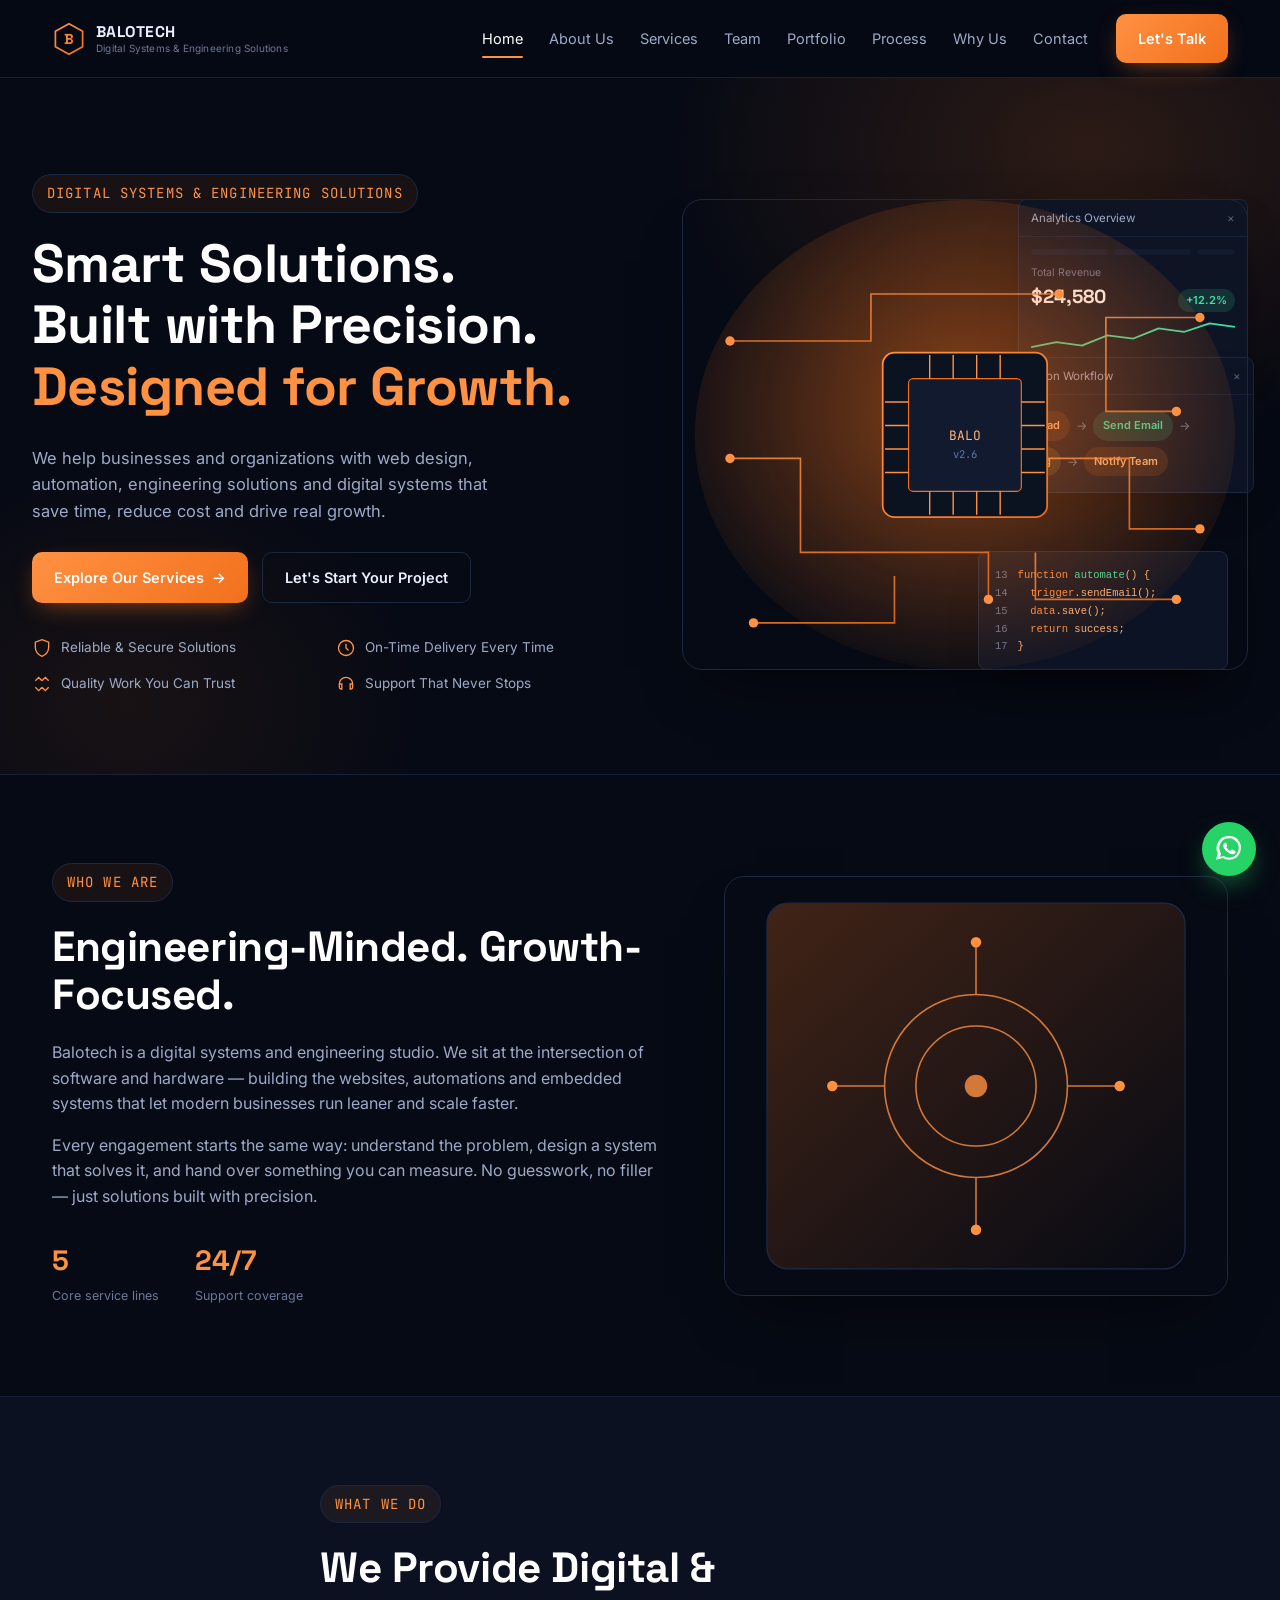
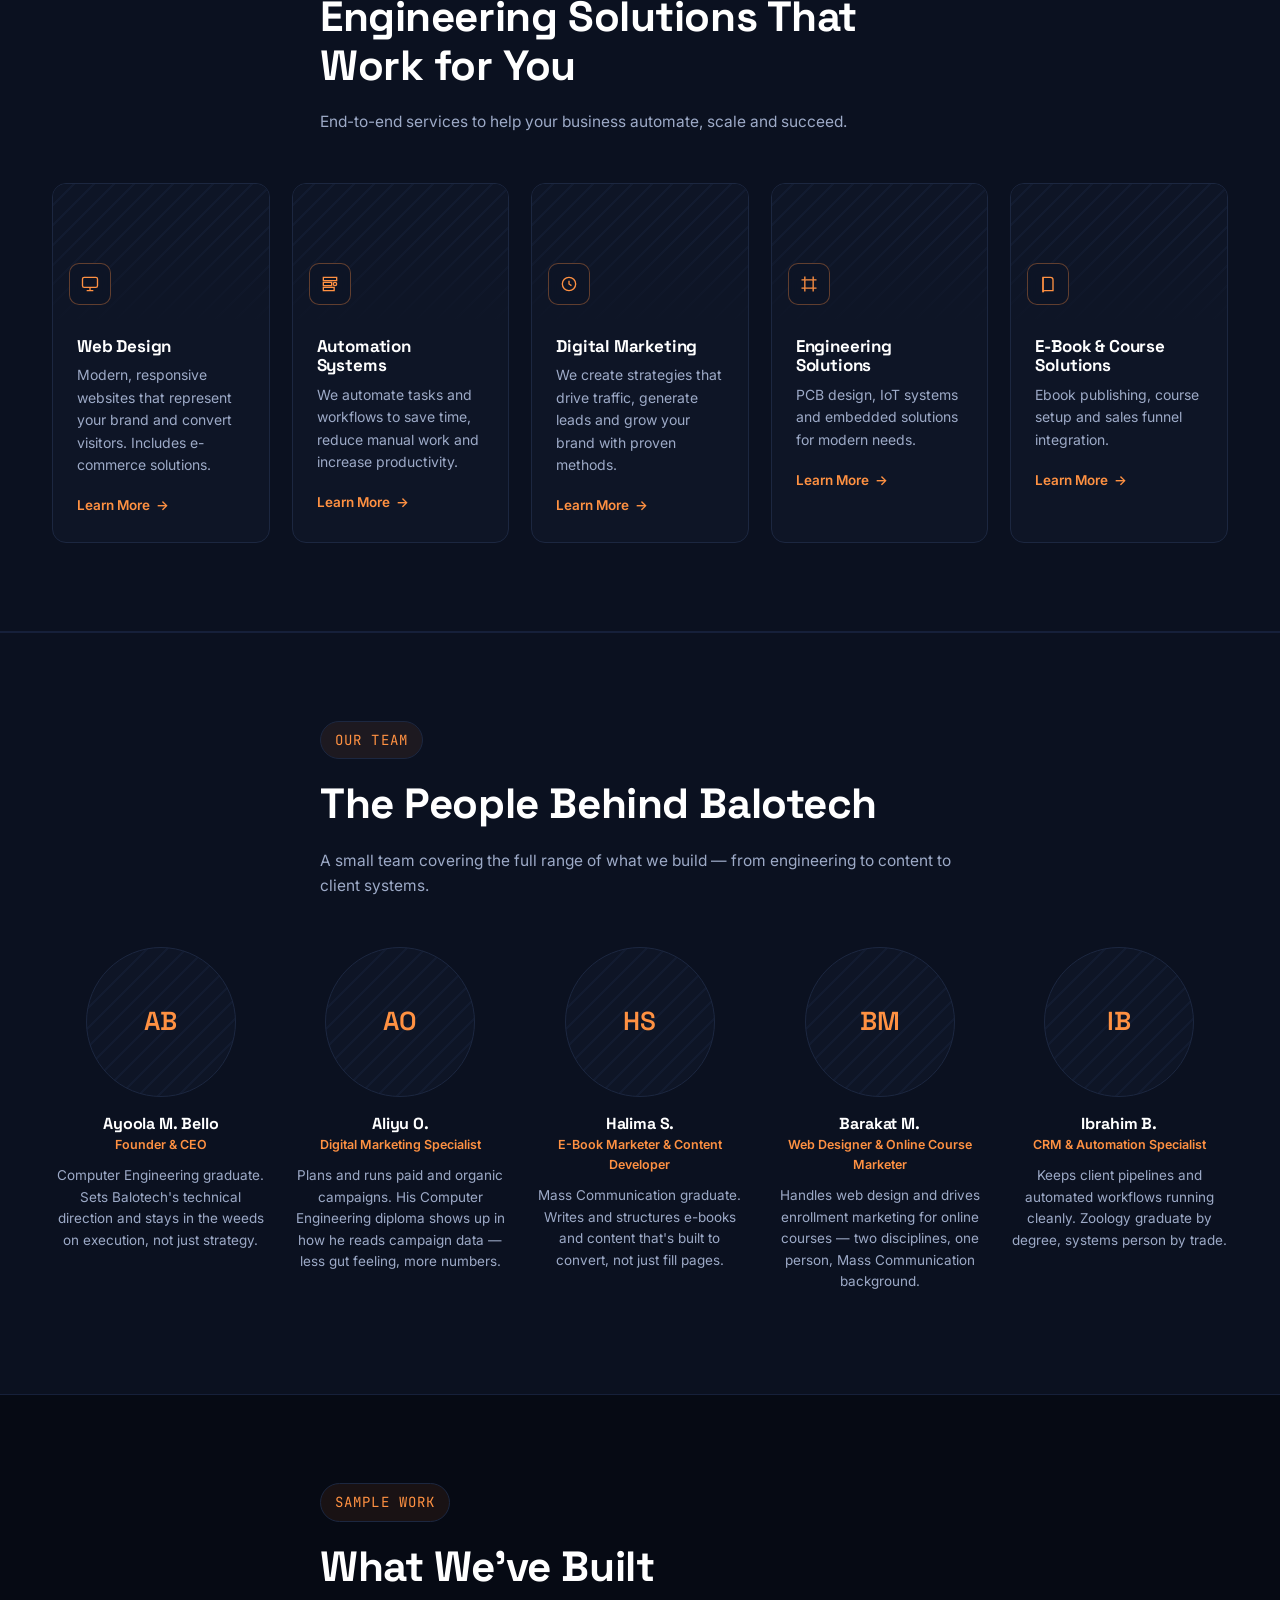
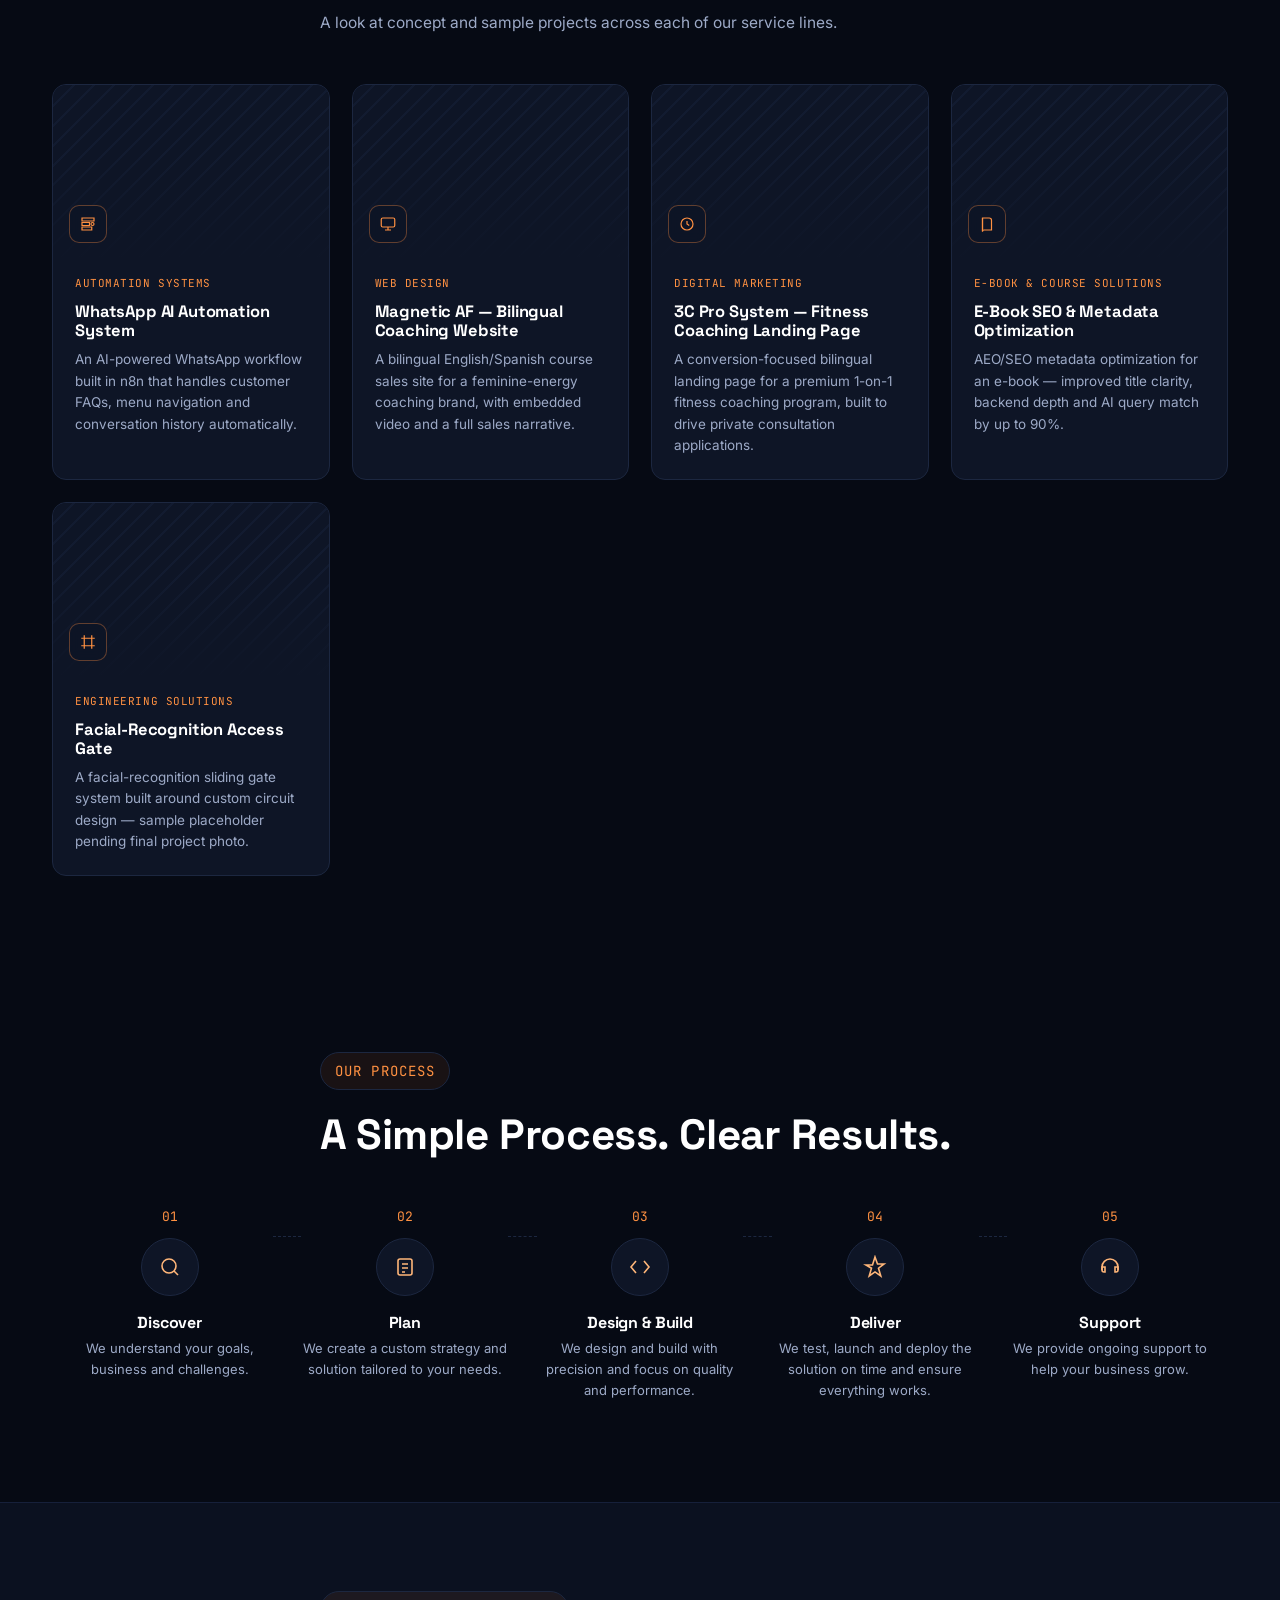
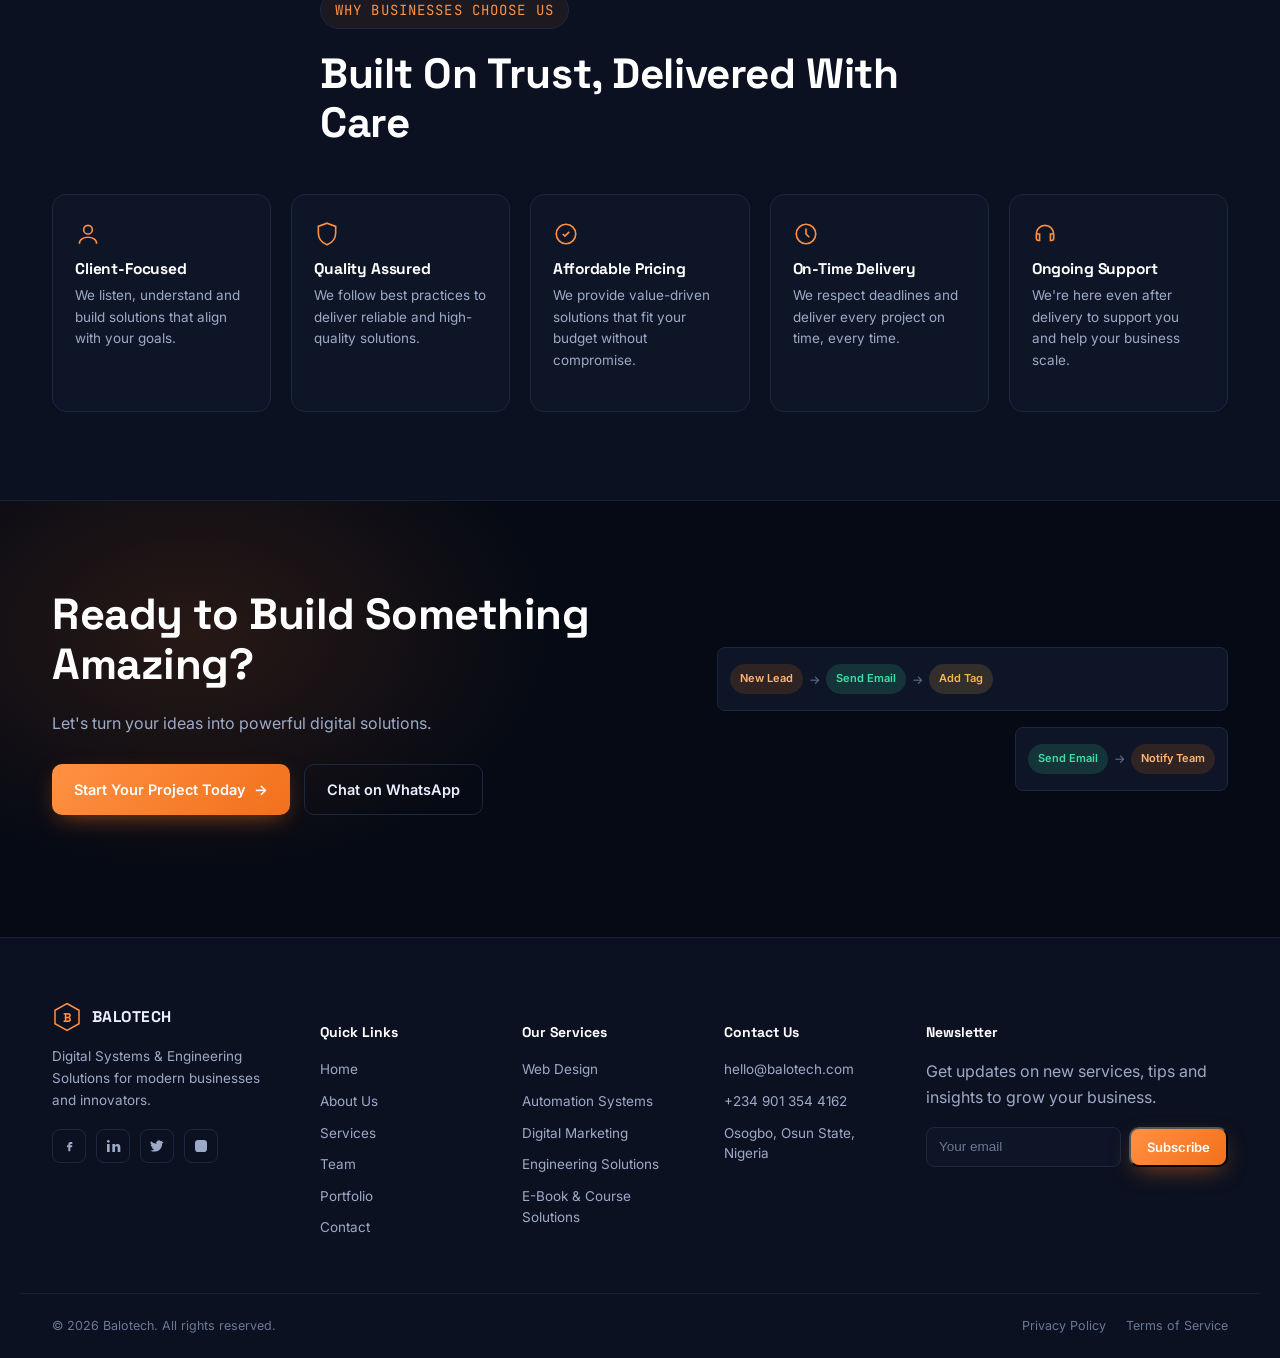
==== index.html @ 3e668d5d "Renamed the files" ====
<!DOCTYPE html>
<html lang="en">
<head>
<meta charset="UTF-8">
<meta name="viewport" content="width=device-width, initial-scale=1.0">
<title>Balotech — Digital Systems &amp; Engineering Solutions</title>
<meta name="description" content="Balotech helps businesses with web design, automation, digital marketing, engineering solutions and e-book/course systems that save time, reduce cost and drive growth.">
<link rel="icon" type="image/svg+xml" href="images/favicon.svg">
<link rel="preconnect" href="https://fonts.googleapis.com">
<link rel="preconnect" href="https://fonts.gstatic.com" crossorigin>
<link href="https://fonts.googleapis.com/css2?family=Space+Grotesk:wght@500;600;700&family=Inter:wght@400;500;600;700&family=JetBrains+Mono:wght@400;500&display=swap" rel="stylesheet">
<link rel="stylesheet" href="style.css">
</head>
<body>

<!-- ===== HEADER ===== -->
<header id="header">
  <div class="nav-wrap">
    <a href="#" class="brand">
      <span class="brand-mark" aria-hidden="true">
        <img src="images/logo-icon.png" alt="" width="34" height="34" class="brand-logo-img"
             onload="this.nextElementSibling.style.display='none';"
             onerror="this.style.display='none';">
        <svg viewBox="0 0 40 40" width="34" height="34">
          <polygon points="20,2 36,11 36,29 20,38 4,29 4,11" fill="none" stroke="url(#gradB)" stroke-width="2"/>
          <text x="20" y="26" text-anchor="middle" font-family="Space Grotesk, sans-serif" font-weight="700" font-size="17" fill="url(#gradB)">B</text>
          <defs>
            <linearGradient id="gradB" x1="0" y1="0" x2="1" y2="1">
              <stop offset="0" stop-color="#FF9142"/>
              <stop offset="1" stop-color="#F2701C"/>
            </linearGradient>
          </defs>
        </svg>
      </span>
      <span class="brand-text">
        <strong>BALOTECH</strong>
        <small>Digital Systems &amp; Engineering Solutions</small>
      </span>
    </a>

    <nav class="main-nav" id="main-nav">
      <a href="#hero" class="active">Home</a>
      <a href="#about">About Us</a>
      <a href="#services">Services</a>
      <a href="#team">Team</a>
      <a href="#portfolio">Portfolio</a>
      <a href="#process">Process</a>
      <a href="#why-us">Why Us</a>
      <a href="#contact">Contact</a>
    </nav>

    <a href="#contact" class="btn btn-primary nav-cta">Let's Talk</a>
    <button class="nav-toggle" id="nav-toggle" aria-label="Toggle navigation" aria-expanded="false">
      <span></span><span></span><span></span>
    </button>
  </div>
</header>

<main>
  <!-- ===== HERO ===== -->
  <section id="hero">
    <div class="hero-grid">
      <div class="hero-copy" data-reveal>
        <span class="eyebrow">Digital Systems &amp; Engineering Solutions</span>
        <h1>
          Smart Solutions.<br>
          Built with Precision.<br>
          <span class="text-accent">Designed for Growth.</span>
        </h1>
        <p class="hero-sub">
          We help businesses and organizations with web design, automation, engineering
          solutions and digital systems that save time, reduce cost and drive real growth.
        </p>
        <div class="hero-actions">
          <a href="#services" class="btn btn-primary">Explore Our Services <span class="arrow">→</span></a>
          <a href="#contact" class="btn btn-outline">Let's Start Your Project</a>
        </div>
        <ul class="trust-strip">
          <li><svg class="icon" viewBox="0 0 24 24"><path d="M12 2l8 3v6c0 5-3.5 9-8 11-4.5-2-8-6-8-11V5l8-3z"/></svg>Reliable &amp; Secure Solutions</li>
          <li><svg class="icon" viewBox="0 0 24 24"><circle cx="12" cy="12" r="9"/><path d="M12 7v5l3 3"/></svg>On-Time Delivery Every Time</li>
          <li><svg class="icon" viewBox="0 0 24 24"><path d="M4 8l4-4 4 4M4 16l4 4 4-4M20 8l-4-4-4 4M20 16l-4 4-4-4"/></svg>Quality Work You Can Trust</li>
          <li><svg class="icon" viewBox="0 0 24 24"><path d="M4 12a8 8 0 0116 0M4 12v4a2 2 0 002 2h1v-6H4zM20 12v4a2 2 0 01-2 2h-1v-6h3z"/></svg>Support That Never Stops</li>
        </ul>
      </div>

      <div class="hero-visual" data-reveal>
        <div class="pcb-art" aria-hidden="true">
          <img src="images/hero-photo.jpg" alt="" class="pcb-photo"
               onload="this.nextElementSibling.style.display='none';"
               onerror="this.style.display='none';">
          <svg viewBox="0 0 480 420" class="pcb-svg">
            <defs>
              <radialGradient id="pcbGlow" cx="50%" cy="45%" r="60%">
                <stop offset="0%" stop-color="#F2701C" stop-opacity="0.55"/>
                <stop offset="100%" stop-color="#F2701C" stop-opacity="0"/>
              </radialGradient>
              <linearGradient id="traceGrad" x1="0" y1="0" x2="1" y2="1">
                <stop offset="0" stop-color="#FF9142"/>
                <stop offset="1" stop-color="#F2701C"/>
              </linearGradient>
            </defs>
            <ellipse cx="240" cy="200" rx="230" ry="200" fill="url(#pcbGlow)"/>
            <g stroke="url(#traceGrad)" stroke-width="1.4" fill="none" opacity="0.85" class="trace-lines">
              <path d="M40 120 H160 V80 H320"/>
              <path d="M40 220 H100 V300 H260 V340"/>
              <path d="M440 100 H360 V180 H420"/>
              <path d="M440 280 H380 V220 H300"/>
              <path d="M60 360 H180 V320"/>
              <path d="M420 340 H300 V300"/>
            </g>
            <g class="trace-nodes" fill="#FF9142">
              <circle cx="40" cy="120" r="4"/><circle cx="320" cy="80" r="4"/>
              <circle cx="40" cy="220" r="4"/><circle cx="260" cy="340" r="4"/>
              <circle cx="440" cy="100" r="4"/><circle cx="420" cy="180" r="4"/>
              <circle cx="440" cy="280" r="4"/><circle cx="300" cy="220" r="4"/>
              <circle cx="60" cy="360" r="4"/><circle cx="420" cy="340" r="4"/>
            </g>
            <rect x="170" y="130" width="140" height="140" rx="10" fill="#0B1220" stroke="url(#traceGrad)" stroke-width="1.5"/>
            <rect x="192" y="152" width="96" height="96" rx="4" fill="#111A2E" stroke="#F2701C" stroke-width="1"/>
            <g stroke="#FF9142" stroke-width="1.2">
              <path d="M210 152 V132 M230 152 V132 M250 152 V132 M270 152 V132"/>
              <path d="M210 248 V268 M230 248 V268 M250 248 V268 M270 248 V268"/>
              <path d="M192 172 H172 M192 192 H172 M192 212 H172 M192 232 H172"/>
              <path d="M288 172 H308 M288 192 H308 M288 212 H308 M288 232 H308"/>
            </g>
            <text x="240" y="204" text-anchor="middle" font-family="JetBrains Mono, monospace" font-size="11" fill="#FFB679">BALO</text>
            <text x="240" y="220" text-anchor="middle" font-family="JetBrains Mono, monospace" font-size="9" fill="#5B79B0">v2.6</text>
          </svg>
        </div>

        <div class="float-card float-card--analytics">
          <div class="float-head">
            <span>Analytics Overview</span><i>×</i>
          </div>
          <div class="float-body analytics-body">
            <div class="mini-chip-row">
              <span class="mini-chip"></span><span class="mini-chip"></span><span class="mini-chip short"></span>
            </div>
            <div class="revenue-row">
              <div>
                <small>Total Revenue</small>
                <strong>$24,580</strong>
              </div>
              <span class="pill-up">+12.2%</span>
            </div>
            <svg class="spark" viewBox="0 0 160 40" preserveAspectRatio="none">
              <polyline points="0,32 20,26 40,30 60,18 80,22 100,10 120,14 140,4 160,8" fill="none" stroke="#3FE0A5" stroke-width="2"/>
            </svg>
          </div>
        </div>

        <div class="float-card float-card--workflow">
          <div class="float-head"><span>Automation Workflow</span><i>×</i></div>
          <div class="float-body workflow-body">
            <span class="wf-node wf-blue">New Lead</span>
            <span class="wf-arrow">→</span>
            <span class="wf-node wf-green">Send Email</span>
            <span class="wf-arrow">→</span>
            <span class="wf-node wf-amber">Add Tag</span>
            <span class="wf-arrow">→</span>
            <span class="wf-node wf-blue">Notify Team</span>
          </div>
        </div>

        <div class="float-card float-card--code">
          <pre class="code-block"><code><span class="ln">13</span><span class="tok-kw">function</span> <span class="tok-fn">automate</span>() {
<span class="ln">14</span>  <span class="tok-kw">trigger</span>.sendEmail();
<span class="ln">15</span>  <span class="tok-kw">data</span>.save();
<span class="ln">16</span>  <span class="tok-kw">return</span> success;
<span class="ln">17</span>}</code></pre>
        </div>
      </div>
    </div>
  </section>

  <!-- ===== ABOUT ===== -->
  <section id="about">
    <div class="section-inner about-grid">
      <div class="about-copy" data-reveal>
        <span class="eyebrow">Who We Are</span>
        <h2>Engineering-Minded. Growth-Focused.</h2>
        <p>
          Balotech is a digital systems and engineering studio. We sit at the intersection
          of software and hardware — building the websites, automations and embedded
          systems that let modern businesses run leaner and scale faster.
        </p>
        <p>
          Every engagement starts the same way: understand the problem, design a system
          that solves it, and hand over something you can measure. No guesswork, no
          filler — just solutions built with precision.
        </p>
        <div class="about-stats">
          <div><strong>5</strong><span>Core service lines</span></div>
          <div><strong>24/7</strong><span>Support coverage</span></div>
        </div>
      </div>
      <div class="about-visual" data-reveal aria-hidden="true">
        <img src="images/about-photo.jpg" alt="" class="about-photo"
             onload="this.nextElementSibling.style.display='none';"
             onerror="this.style.display='none';">
        <svg viewBox="0 0 360 320" class="about-svg">
          <defs>
            <linearGradient id="aboutGrad" x1="0" y1="0" x2="1" y2="1">
              <stop offset="0" stop-color="#F2701C" stop-opacity="0.25"/>
              <stop offset="1" stop-color="#F2701C" stop-opacity="0"/>
            </linearGradient>
          </defs>
          <rect x="20" y="20" width="320" height="280" rx="16" fill="url(#aboutGrad)" stroke="#1E2A44"/>
          <g stroke="#FF9142" stroke-width="1.2" fill="none" opacity="0.8">
            <circle cx="180" cy="160" r="70"/>
            <circle cx="180" cy="160" r="46"/>
            <circle cx="180" cy="160" r="8" fill="#FF9142"/>
            <path d="M180 90 V50 M180 230 V270 M110 160 H70 M250 160 H290"/>
          </g>
          <g fill="#FF9142"><circle cx="180" cy="50" r="4"/><circle cx="180" cy="270" r="4"/><circle cx="70" cy="160" r="4"/><circle cx="290" cy="160" r="4"/></g>
        </svg>
      </div>
    </div>
  </section>

  <!-- ===== SERVICES ===== -->
  <section id="services">
    <div class="section-inner">
      <div class="section-head" data-reveal>
        <span class="eyebrow">What We Do</span>
        <h2>We Provide Digital &amp; Engineering Solutions That Work for You</h2>
        <p>End-to-end services to help your business automate, scale and succeed.</p>
      </div>

      <div class="services-grid">
        <article class="service-card" data-reveal>
          <div class="service-media">
            <img src="images/services/web-design.jpg" alt="" loading="lazy"
                 onerror="this.onerror=null;this.classList.add('broken');this.parentElement.classList.add('no-photo');">
            <div class="service-icon"><svg viewBox="0 0 24 24"><rect x="3" y="4" width="18" height="12" rx="2"/><path d="M8 20h8M12 16v4"/></svg></div>
          </div>
          <h3>Web Design</h3>
          <p>Modern, responsive websites that represent your brand and convert visitors. Includes e-commerce solutions.</p>
          <a href="#contact" class="card-link">Learn More <span class="arrow">→</span></a>
        </article>

        <article class="service-card" data-reveal>
          <div class="service-media">
            <img src="images/services/automation.jpg" alt="" loading="lazy"
                 onerror="this.onerror=null;this.classList.add('broken');this.parentElement.classList.add('no-photo');">
            <div class="service-icon"><svg viewBox="0 0 24 24"><path d="M4 4h16v4H4zM4 10h10v4H4zM4 16h13v4H4z"/><circle cx="18" cy="12" r="2"/></svg></div>
          </div>
          <h3>Automation Systems</h3>
          <p>We automate tasks and workflows to save time, reduce manual work and increase productivity.</p>
          <a href="#contact" class="card-link">Learn More <span class="arrow">→</span></a>
        </article>

        <article class="service-card" data-reveal>
          <div class="service-media">
            <img src="images/services/digital-marketing.jpg" alt="" loading="lazy"
                 onerror="this.onerror=null;this.classList.add('broken');this.parentElement.classList.add('no-photo');">
            <div class="service-icon"><svg viewBox="0 0 24 24"><path d="M4 12a8 8 0 1116 0 8 8 0 01-16 0z"/><path d="M12 8v4l3 2"/></svg></div>
          </div>
          <h3>Digital Marketing</h3>
          <p>We create strategies that drive traffic, generate leads and grow your brand with proven methods.</p>
          <a href="#contact" class="card-link">Learn More <span class="arrow">→</span></a>
        </article>

        <article class="service-card" data-reveal>
          <div class="service-media">
            <img src="images/services/engineering.jpg" alt="" loading="lazy"
                 onerror="this.onerror=null;this.classList.add('broken');this.parentElement.classList.add('no-photo');">
            <div class="service-icon"><svg viewBox="0 0 24 24"><rect x="7" y="7" width="10" height="10" rx="1"/><path d="M7 3v4M17 3v4M7 17v4M17 17v4M3 7h4M17 7h4M3 17h4M17 17h4"/></svg></div>
          </div>
          <h3>Engineering Solutions</h3>
          <p>PCB design, IoT systems and embedded solutions for modern needs.</p>
          <a href="#contact" class="card-link">Learn More <span class="arrow">→</span></a>
        </article>

        <article class="service-card" data-reveal>
          <div class="service-media">
            <img src="images/services/ebook-course.jpg" alt="" loading="lazy"
                 onerror="this.onerror=null;this.classList.add('broken');this.parentElement.classList.add('no-photo');">
            <div class="service-icon"><svg viewBox="0 0 24 24"><path d="M6 4h9a3 3 0 013 3v13H8a2 2 0 00-2 2z"/><path d="M6 4v18"/></svg></div>
          </div>
          <h3>E-Book &amp; Course Solutions</h3>
          <p>Ebook publishing, course setup and sales funnel integration.</p>
          <a href="#contact" class="card-link">Learn More <span class="arrow">→</span></a>
        </article>
      </div>
    </div>
  </section>

  <!-- ===== TEAM ===== -->
  <section id="team">
    <div class="section-inner">
      <div class="section-head" data-reveal>
        <span class="eyebrow">Our Team</span>
        <h2>The People Behind Balotech</h2>
        <p>A small team covering the full range of what we build — from engineering to content to client systems.</p>
      </div>

      <div class="team-grid">
        <article class="team-card" data-reveal>
          <div class="team-photo">
            <img src="images/team/ayoola-bello.jpg" alt="Ayoola M. Bello" loading="lazy"
                 onerror="this.onerror=null;this.classList.add('broken');this.parentElement.classList.add('no-photo');">
            <span class="team-initials">AB</span>
          </div>
          <h3>Ayoola M. Bello</h3>
          <span class="team-role">Founder &amp; CEO</span>
          <p>Computer Engineering graduate. Sets Balotech's technical direction and stays in the weeds on execution, not just strategy.</p>
        </article>

        <article class="team-card" data-reveal>
          <div class="team-photo">
            <img src="images/team/aliyu-o.jpg" alt="Aliyu O." loading="lazy"
                 onerror="this.onerror=null;this.classList.add('broken');this.parentElement.classList.add('no-photo');">
            <span class="team-initials">AO</span>
          </div>
          <h3>Aliyu O.</h3>
          <span class="team-role">Digital Marketing Specialist</span>
          <p>Plans and runs paid and organic campaigns. His Computer Engineering diploma shows up in how he reads campaign data — less gut feeling, more numbers.</p>
        </article>

        <article class="team-card" data-reveal>
          <div class="team-photo">
            <img src="images/team/halima-s.jpg" alt="Halima S." loading="lazy"
                 onerror="this.onerror=null;this.classList.add('broken');this.parentElement.classList.add('no-photo');">
            <span class="team-initials">HS</span>
          </div>
          <h3>Halima S.</h3>
          <span class="team-role">E-Book Marketer &amp; Content Developer</span>
          <p>Mass Communication graduate. Writes and structures e-books and content that's built to convert, not just fill pages.</p>
        </article>

        <article class="team-card" data-reveal>
          <div class="team-photo">
            <img src="images/team/barakat-m.jpg" alt="Barakat M." loading="lazy"
                 onerror="this.onerror=null;this.classList.add('broken');this.parentElement.classList.add('no-photo');">
            <span class="team-initials">BM</span>
          </div>
          <h3>Barakat M.</h3>
          <span class="team-role">Web Designer &amp; Online Course Marketer</span>
          <p>Handles web design and drives enrollment marketing for online courses — two disciplines, one person, Mass Communication background.</p>
        </article>

        <article class="team-card" data-reveal>
          <div class="team-photo">
            <img src="images/team/ibrahim-b.jpg" alt="Ibrahim B." loading="lazy"
                 onerror="this.onerror=null;this.classList.add('broken');this.parentElement.classList.add('no-photo');">
            <span class="team-initials">IB</span>
          </div>
          <h3>Ibrahim B.</h3>
          <span class="team-role">CRM &amp; Automation Specialist</span>
          <p>Keeps client pipelines and automated workflows running cleanly. Zoology graduate by degree, systems person by trade.</p>
        </article>
      </div>
    </div>
  </section>

  <!-- ===== PORTFOLIO ===== -->
  <section id="portfolio">
    <div class="section-inner">
      <div class="section-head" data-reveal>
        <span class="eyebrow">Sample Work</span>
        <h2>What We've Built</h2>
        <p>A look at concept and sample projects across each of our service lines.</p>
      </div>

      <div class="portfolio-grid">
        <article class="portfolio-card" data-reveal>
          <div class="portfolio-media">
            <img src="images/portfolio/whatsapp-automation.jpg" alt="WhatsApp AI Automation System" loading="lazy"
                 onerror="this.onerror=null;this.classList.add('broken');this.parentElement.classList.add('no-photo');">
            <span class="portfolio-icon"><svg viewBox="0 0 24 24"><path d="M4 4h16v4H4zM4 10h10v4H4zM4 16h13v4H4z"/><circle cx="18" cy="12" r="2"/></svg></span>
          </div>
          <span class="portfolio-tag">Automation Systems</span>
          <h3>WhatsApp AI Automation System</h3>
          <p>An AI-powered WhatsApp workflow built in n8n that handles customer FAQs, menu navigation and conversation history automatically.</p>
        </article>

        <article class="portfolio-card" data-reveal>
          <div class="portfolio-media">
            <img src="images/portfolio/magnetic-af.jpg" alt="Magnetic AF bilingual coaching website" loading="lazy"
                 onerror="this.onerror=null;this.classList.add('broken');this.parentElement.classList.add('no-photo');">
            <span class="portfolio-icon"><svg viewBox="0 0 24 24"><rect x="3" y="4" width="18" height="12" rx="2"/><path d="M8 20h8M12 16v4"/></svg></span>
          </div>
          <span class="portfolio-tag">Web Design</span>
          <h3>Magnetic AF — Bilingual Coaching Website</h3>
          <p>A bilingual English/Spanish course sales site for a feminine-energy coaching brand, with embedded video and a full sales narrative.</p>
        </article>

        <article class="portfolio-card" data-reveal>
          <div class="portfolio-media">
            <img src="images/portfolio/3c-pro-system.jpg" alt="3C Pro System fitness coaching landing page" loading="lazy"
                 onerror="this.onerror=null;this.classList.add('broken');this.parentElement.classList.add('no-photo');">
            <span class="portfolio-icon"><svg viewBox="0 0 24 24"><path d="M4 12a8 8 0 1116 0 8 8 0 01-16 0z"/><path d="M12 8v4l3 2"/></svg></span>
          </div>
          <span class="portfolio-tag">Digital Marketing</span>
          <h3>3C Pro System — Fitness Coaching Landing Page</h3>
          <p>A conversion-focused bilingual landing page for a premium 1-on-1 fitness coaching program, built to drive private consultation applications.</p>
        </article>

        <article class="portfolio-card" data-reveal>
          <div class="portfolio-media">
            <img src="images/portfolio/ebook-seo.jpg" alt="E-Book SEO and metadata optimization" loading="lazy"
                 onerror="this.onerror=null;this.classList.add('broken');this.parentElement.classList.add('no-photo');">
            <span class="portfolio-icon"><svg viewBox="0 0 24 24"><path d="M6 4h9a3 3 0 013 3v13H8a2 2 0 00-2 2z"/><path d="M6 4v18"/></svg></span>
          </div>
          <span class="portfolio-tag">E-Book &amp; Course Solutions</span>
          <h3>E-Book SEO &amp; Metadata Optimization</h3>
          <p>AEO/SEO metadata optimization for an e-book — improved title clarity, backend depth and AI query match by up to 90%.</p>
        </article>

        <article class="portfolio-card" data-reveal>
          <div class="portfolio-media">
            <img src="images/portfolio/engineering-solutions.jpg" alt="Engineering solutions sample project" loading="lazy"
                 onerror="this.onerror=null;this.classList.add('broken');this.parentElement.classList.add('no-photo');">
            <span class="portfolio-icon"><svg viewBox="0 0 24 24"><rect x="7" y="7" width="10" height="10" rx="1"/><path d="M7 3v4M17 3v4M7 17v4M17 17v4M3 7h4M17 7h4M3 17h4M17 17h4"/></svg></span>
          </div>
          <span class="portfolio-tag">Engineering Solutions</span>
          <h3>Facial-Recognition Access Gate</h3>
          <p>A facial-recognition sliding gate system built around custom circuit design — sample placeholder pending final project photo.</p>
        </article>
      </div>
    </div>
  </section>

  <!-- ===== PROCESS ===== -->
  <section id="process">
    <div class="section-inner">
      <div class="section-head" data-reveal>
        <span class="eyebrow">Our Process</span>
        <h2>A Simple Process. Clear Results.</h2>
      </div>

      <ol class="process-track">
        <li data-reveal>
          <span class="step-num">01</span>
          <span class="step-icon"><svg viewBox="0 0 24 24"><circle cx="11" cy="11" r="7"/><path d="M20 20l-4-4"/></svg></span>
          <h3>Discover</h3>
          <p>We understand your goals, business and challenges.</p>
        </li>
        <li data-reveal>
          <span class="step-num">02</span>
          <span class="step-icon"><svg viewBox="0 0 24 24"><rect x="5" y="4" width="14" height="16" rx="2"/><path d="M9 9h6M9 13h6M9 17h3"/></svg></span>
          <h3>Plan</h3>
          <p>We create a custom strategy and solution tailored to your needs.</p>
        </li>
        <li data-reveal>
          <span class="step-num">03</span>
          <span class="step-icon"><svg viewBox="0 0 24 24"><path d="M8 6L3 12l5 6M16 6l5 6-5 6"/></svg></span>
          <h3>Design &amp; Build</h3>
          <p>We design and build with precision and focus on quality and performance.</p>
        </li>
        <li data-reveal>
          <span class="step-num">04</span>
          <span class="step-icon"><svg viewBox="0 0 24 24"><path d="M12 2l2.5 7H21l-5.5 4.2L17.8 21 12 16.9 6.2 21l2.3-7.8L3 10h6.5z"/></svg></span>
          <h3>Deliver</h3>
          <p>We test, launch and deploy the solution on time and ensure everything works.</p>
        </li>
        <li data-reveal>
          <span class="step-num">05</span>
          <span class="step-icon"><svg viewBox="0 0 24 24"><path d="M4 15v-3a8 8 0 0116 0v3"/><path d="M4 15a2 2 0 002 2h1v-5H4zM20 15a2 2 0 01-2 2h-1v-5h3z"/></svg></span>
          <h3>Support</h3>
          <p>We provide ongoing support to help your business grow.</p>
        </li>
      </ol>
    </div>
  </section>

  <!-- ===== WHY US ===== -->
  <section id="why-us">
    <div class="section-inner">
      <div class="section-head" data-reveal>
        <span class="eyebrow">Why Businesses Choose Us</span>
        <h2>Built On Trust, Delivered With Care</h2>
      </div>
      <div class="why-grid">
        <div class="why-card" data-reveal>
          <span class="why-icon"><svg viewBox="0 0 24 24"><circle cx="12" cy="8" r="4"/><path d="M4 21c0-4 4-6 8-6s8 2 8 6"/></svg></span>
          <h3>Client-Focused</h3>
          <p>We listen, understand and build solutions that align with your goals.</p>
        </div>
        <div class="why-card" data-reveal>
          <span class="why-icon"><svg viewBox="0 0 24 24"><path d="M12 2l8 3v6c0 5-3.5 9-8 11-4.5-2-8-6-8-11V5l8-3z"/></svg></span>
          <h3>Quality Assured</h3>
          <p>We follow best practices to deliver reliable and high-quality solutions.</p>
        </div>
        <div class="why-card" data-reveal>
          <span class="why-icon"><svg viewBox="0 0 24 24"><circle cx="12" cy="12" r="9"/><path d="M9 12l2 2 4-4"/></svg></span>
          <h3>Affordable Pricing</h3>
          <p>We provide value-driven solutions that fit your budget without compromise.</p>
        </div>
        <div class="why-card" data-reveal>
          <span class="why-icon"><svg viewBox="0 0 24 24"><circle cx="12" cy="12" r="9"/><path d="M12 7v5l3 3"/></svg></span>
          <h3>On-Time Delivery</h3>
          <p>We respect deadlines and deliver every project on time, every time.</p>
        </div>
        <div class="why-card" data-reveal>
          <span class="why-icon"><svg viewBox="0 0 24 24"><path d="M4 12a8 8 0 0116 0M4 12v4a2 2 0 002 2h1v-6H4zM20 12v4a2 2 0 01-2 2h-1v-6h3z"/></svg></span>
          <h3>Ongoing Support</h3>
          <p>We're here even after delivery to support you and help your business scale.</p>
        </div>
      </div>
    </div>
  </section>

  <!-- ===== CTA / CONTACT ===== -->
  <section id="contact">
    <div class="section-inner cta-grid">
      <div class="cta-copy" data-reveal>
        <h2>Ready to Build Something Amazing?</h2>
        <p>Let's turn your ideas into powerful digital solutions.</p>
        <div class="hero-actions">
          <a href="mailto:hello@balotech.com" class="btn btn-primary">Start Your Project Today <span class="arrow">→</span></a>
          <a href="https://wa.me/2349013544162" class="btn btn-outline" target="_blank" rel="noopener">Chat on WhatsApp</a>
        </div>
      </div>
      <div class="cta-visual" data-reveal aria-hidden="true">
        <div class="workflow-body cta-workflow">
          <span class="wf-node wf-blue">New Lead</span><span class="wf-arrow">→</span>
          <span class="wf-node wf-green">Send Email</span><span class="wf-arrow">→</span>
          <span class="wf-node wf-amber">Add Tag</span>
        </div>
        <div class="workflow-body cta-workflow cta-workflow--2">
          <span class="wf-node wf-green">Send Email</span><span class="wf-arrow">→</span>
          <span class="wf-node wf-blue">Notify Team</span>
        </div>
      </div>
    </div>
  </section>
</main>

<!-- ===== FOOTER ===== -->
<footer>
  <div class="footer-grid section-inner">
    <div class="footer-brand">
      <a href="#" class="brand">
        <span class="brand-mark" aria-hidden="true">
          <img src="images/logo-icon.png" alt="" width="30" height="30" class="brand-logo-img"
               onload="this.nextElementSibling.style.display='none';"
               onerror="this.style.display='none';">
          <svg viewBox="0 0 40 40" width="30" height="30">
            <polygon points="20,2 36,11 36,29 20,38 4,29 4,11" fill="none" stroke="#FF9142" stroke-width="2"/>
            <text x="20" y="26" text-anchor="middle" font-family="Space Grotesk, sans-serif" font-weight="700" font-size="17" fill="#FF9142">B</text>
          </svg>
        </span>
        <span class="brand-text"><strong>BALOTECH</strong></span>
      </a>
      <p>Digital Systems &amp; Engineering Solutions for modern businesses and innovators.</p>
      <div class="social-row">
        <a href="#" aria-label="Facebook"><svg viewBox="0 0 24 24"><path d="M14 9h3V6h-3a3 3 0 00-3 3v2H9v3h2v6h3v-6h2.5l.5-3H14z"/></svg></a>
        <a href="#" aria-label="LinkedIn"><svg viewBox="0 0 24 24"><rect x="3" y="9" width="4" height="12"/><circle cx="5" cy="5" r="2"/><path d="M11 9h4v2c1-1.5 2.5-2 4-2 3 0 4 2 4 5v7h-4v-6c0-1.5-.5-2.5-2-2.5s-2 1-2 2.5v6h-4z"/></svg></a>
        <a href="#" aria-label="Twitter"><svg viewBox="0 0 24 24"><path d="M21 5.5c-.7.3-1.5.6-2.3.7.8-.5 1.4-1.3 1.7-2.3-.8.5-1.7.8-2.6 1a4 4 0 00-6.9 3.7A11.5 11.5 0 013 4.9a4 4 0 001.2 5.4c-.6 0-1.2-.2-1.7-.5v.1c0 2 1.4 3.6 3.3 4a4 4 0 01-1.8.1c.5 1.6 2 2.8 3.8 2.8A8 8 0 012 18.6a11.4 11.4 0 006.2 1.8c7.4 0 11.5-6.2 11.5-11.5v-.5c.8-.6 1.5-1.3 2-2.1z"/></svg></a>
        <a href="#" aria-label="Instagram"><svg viewBox="0 0 24 24"><rect x="3" y="3" width="18" height="18" rx="5"/><circle cx="12" cy="12" r="4"/><circle cx="17.5" cy="6.5" r="1"/></svg></a>
      </div>
    </div>

    <div class="footer-col">
      <h4>Quick Links</h4>
      <a href="#hero">Home</a>
      <a href="#about">About Us</a>
      <a href="#services">Services</a>
      <a href="#team">Team</a>
      <a href="#portfolio">Portfolio</a>
      <a href="#contact">Contact</a>
    </div>

    <div class="footer-col">
      <h4>Our Services</h4>
      <a href="#services">Web Design</a>
      <a href="#services">Automation Systems</a>
      <a href="#services">Digital Marketing</a>
      <a href="#services">Engineering Solutions</a>
      <a href="#services">E-Book &amp; Course Solutions</a>
    </div>

    <div class="footer-col">
      <h4>Contact Us</h4>
      <a href="mailto:hello@balotech.com">hello@balotech.com</a>
      <a href="tel:+2349013544162">+234 901 354 4162</a>
      <span class="footer-address">Osogbo, Osun State, Nigeria</span>
    </div>

    <div class="footer-col footer-newsletter">
      <h4>Newsletter</h4>
      <p>Get updates on new services, tips and insights to grow your business.</p>
      <form class="newsletter-form" id="newsletter-form">
        <input type="email" placeholder="Your email" required aria-label="Email address">
        <button type="submit" class="btn btn-primary">Subscribe</button>
      </form>
      <p class="form-note" id="newsletter-note" role="status"></p>
    </div>
  </div>

  <div class="footer-bottom section-inner">
    <span>© 2026 Balotech. All rights reserved.</span>
    <div class="footer-legal">
      <a href="#">Privacy Policy</a>
      <a href="#">Terms of Service</a>
    </div>
  </div>
</footer>

<a href="https://wa.me/2349013544162" class="whatsapp-fab" target="_blank" rel="noopener" aria-label="Chat on WhatsApp">
  <svg viewBox="0 0 24 24"><path d="M20.5 3.5A10.9 10.9 0 0012 0 11 11 0 001.6 15.9L0 22l6.3-1.6A11 11 0 0012 22a11 11 0 007.8-18.7l.7.2zM12 20a9 9 0 01-4.6-1.3l-.3-.2-3.4.9.9-3.3-.2-.3A9 9 0 1112 20zm5-6.7c-.3-.1-1.6-.8-1.9-.9-.2-.1-.4-.1-.6.1-.2.3-.7.9-.8 1-.2.2-.3.2-.5.1a7.3 7.3 0 01-3.6-3.1c-.3-.4.3-.4.7-1.3.1-.2 0-.4 0-.5l-.8-2c-.2-.5-.4-.4-.6-.4h-.5c-.2 0-.5.1-.7.3-.2.3-1 1-1 2.3s1 2.7 1.1 2.9c.1.2 2 3 4.8 4.3.7.3 1.2.5 1.6.6.7.2 1.3.2 1.8.1.5-.1 1.6-.6 1.9-1.3.2-.6.2-1.2.2-1.3-.1-.2-.3-.2-.6-.4z"/></svg>
</a>

<script src="script.js"></script>
</body>
</html>
---- style.css ----
/* ==========================================================================
   BALOTECH — Design tokens
   ========================================================================== */
:root{
  --bg: #060a14;
  --bg-soft: #0b1120;
  --surface: #0e1526;
  --surface-2: #121b30;
  --border: #1c2740;
  --border-soft: #16203a;

  --brand-500: #F2701C;
  --brand-400: #FF9142;
  --brand-300: #FFB679;
  --green: #3FE0A5;
  --amber: #F5B849;

  --text: #EAF0FF;
  --text-dim: #9DAAC7;
  --text-faint: #6B7997;

  --font-display: "Space Grotesk", sans-serif;
  --font-body: "Inter", sans-serif;
  --font-mono: "JetBrains Mono", monospace;

  --radius: 14px;
  --radius-sm: 8px;
  --container: 1240px;
  --ease: cubic-bezier(.16,.8,.3,1);
}

*,*::before,*::after{ box-sizing:border-box; }
html{ scroll-behavior:smooth; }
@media (prefers-reduced-motion: reduce){
  html{ scroll-behavior:auto; }
  *{ animation-duration:0.001ms !important; animation-iteration-count:1 !important; transition-duration:0.001ms !important; }
}

body{
  margin:0;
  background:var(--bg);
  color:var(--text);
  font-family:var(--font-body);
  line-height:1.6;
  -webkit-font-smoothing:antialiased;
}

h1,h2,h3{
  font-family:var(--font-display);
  color:#fff;
  margin:0 0 .5em;
  line-height:1.15;
  letter-spacing:-0.01em;
}
p{ margin:0 0 1em; color:var(--text-dim); }
a{ color:inherit; text-decoration:none; }
svg{ display:block; }
img{ max-width:100%; display:block; }
ul,ol{ margin:0; padding:0; list-style:none; }
button{ font-family:inherit; }

.section-inner{
  max-width:var(--container);
  margin:0 auto;
  padding:0 32px;
}

.eyebrow{
  display:inline-block;
  font-family:var(--font-mono);
  font-size:14px;
  letter-spacing:.08em;
  text-transform:uppercase;
  color:var(--brand-400);
  border:1px solid var(--border);
  background:rgba(242,112,28,.08);
  padding:7px 14px;
  border-radius:999px;
  margin-bottom:20px;
}

.text-accent{ color:var(--brand-400); }

/* Focus visibility */
a:focus-visible, button:focus-visible, input:focus-visible{
  outline:2px solid var(--brand-400);
  outline-offset:3px;
  border-radius:4px;
}

/* ==========================================================================
   Buttons
   ========================================================================== */
.btn{
  display:inline-flex;
  align-items:center;
  gap:8px;
  padding:13px 22px;
  border-radius:10px;
  font-weight:600;
  font-size:14.5px;
  transition:transform .2s var(--ease), box-shadow .2s var(--ease), background .2s var(--ease), border-color .2s var(--ease);
  white-space:nowrap;
}
.btn .arrow{ transition:transform .2s var(--ease); }
.btn:hover .arrow{ transform:translateX(3px); }

.btn-primary{
  background:linear-gradient(135deg, var(--brand-400), var(--brand-500));
  color:#fff;
  box-shadow:0 8px 24px -8px rgba(242,112,28,.6);
}
.btn-primary:hover{ transform:translateY(-2px); box-shadow:0 12px 28px -8px rgba(242,112,28,.75); }

.btn-outline{
  background:transparent;
  color:var(--text);
  border:1px solid var(--border);
}
.btn-outline:hover{ border-color:var(--brand-400); background:rgba(242,112,28,.08); transform:translateY(-2px); }

/* ==========================================================================
   Header / Nav
   ========================================================================== */
#header{
  position:sticky;
  top:0;
  z-index:100;
  background:rgba(6,10,20,.75);
  backdrop-filter:blur(14px);
  border-bottom:1px solid var(--border-soft);
  transition:background .3s ease, box-shadow .3s ease;
}
#header.scrolled{ box-shadow:0 8px 24px -12px rgba(0,0,0,.6); }

.nav-wrap{
  max-width:var(--container);
  margin:0 auto;
  padding:14px 32px;
  display:flex;
  align-items:center;
  gap:28px;
}
.brand{ display:flex; align-items:center; gap:10px; margin-right:auto; }
.brand-logo-img{ display:block; object-fit:contain; }
.brand-text{ display:flex; flex-direction:column; line-height:1.2; }
.brand-text strong{ font-family:var(--font-display); font-size:15.5px; letter-spacing:.03em; }
.brand-text small{ font-size:10px; color:var(--text-faint); letter-spacing:.02em; }

.main-nav{ display:flex; gap:26px; }
.main-nav a{
  font-size:14.5px;
  color:var(--text-dim);
  position:relative;
  padding:6px 0;
  transition:color .2s ease;
}
.main-nav a:hover, .main-nav a.active{ color:#fff; }
.main-nav a.active::after{
  content:"";
  position:absolute; left:0; right:0; bottom:-2px;
  height:2px;
  background:var(--brand-400);
  border-radius:2px;
}

.nav-cta{ flex-shrink:0; }
.nav-toggle{
  display:none;
  width:38px; height:38px;
  border:1px solid var(--border);
  border-radius:8px;
  background:transparent;
  flex-direction:column;
  align-items:center;
  justify-content:center;
  gap:4px;
  cursor:pointer;
}
.nav-toggle span{ width:18px; height:2px; background:var(--text); border-radius:2px; transition:transform .25s ease, opacity .25s ease; }
.nav-toggle.open span:nth-child(1){ transform:translateY(6px) rotate(45deg); }
.nav-toggle.open span:nth-child(2){ opacity:0; }
.nav-toggle.open span:nth-child(3){ transform:translateY(-6px) rotate(-45deg); }

/* ==========================================================================
   Hero
   ========================================================================== */
#hero{
  padding:96px 32px 80px;
  background:
    radial-gradient(700px 500px at 85% 10%, rgba(242,112,28,.16), transparent 60%),
    radial-gradient(500px 400px at 10% 90%, rgba(242,112,28,.08), transparent 60%);
}
.hero-grid{
  max-width:var(--container);
  margin:0 auto;
  display:grid;
  grid-template-columns:1.05fr 1fr;
  gap:56px;
  align-items:center;
}
.hero-copy h1{ font-size:clamp(2.5rem, 4.2vw, 3.85rem); }
.hero-sub{ font-size:16.5px; max-width:46ch; }
.hero-actions{ display:flex; gap:14px; flex-wrap:wrap; margin:28px 0 34px; }

.trust-strip{ display:grid; grid-template-columns:repeat(2,auto); gap:14px 28px; }
.trust-strip li{ display:flex; align-items:center; gap:9px; font-size:13.5px; color:var(--text-dim); }
.trust-strip .icon{ width:20px; height:20px; flex-shrink:0; stroke:var(--brand-400); fill:none; stroke-width:1.6; }

/* --- Hero visual --- */
.hero-visual{ position:relative; min-height:420px; }
.pcb-art{
  position:relative;
  z-index:1;
  border-radius:20px;
  overflow:hidden;
  aspect-ratio:6/5;
  border:1px solid var(--border);
  box-shadow:0 30px 60px -30px rgba(0,0,0,.7);
}
.pcb-art img{
  width:100%; height:100%;
  object-fit:cover;
  filter:saturate(1.1) brightness(.85);
}
.pcb-fade{
  position:absolute; inset:0;
  background:
    linear-gradient(180deg, rgba(6,10,20,.15), rgba(6,10,20,.55) 70%, rgba(6,10,20,.85)),
    linear-gradient(90deg, rgba(6,10,20,.35), transparent 40%);
  pointer-events:none;
}

.float-card{
  position:absolute;
  background:rgba(14,21,38,.92);
  border:1px solid var(--border);
  border-radius:var(--radius-sm);
  backdrop-filter:blur(10px);
  box-shadow:0 20px 40px -20px rgba(0,0,0,.7);
  animation:float 6s ease-in-out infinite;
}
.float-head{
  display:flex; justify-content:space-between; align-items:center;
  padding:9px 12px;
  font-size:11.5px; color:var(--text-dim);
  border-bottom:1px solid var(--border-soft);
}
.float-head i{ font-style:normal; opacity:.5; }

.float-card--analytics{ top:0; right:0; width:230px; animation-delay:0s; }
.analytics-body{ padding:12px; }
.mini-chip-row{ display:flex; gap:6px; margin-bottom:10px; }
.mini-chip{ height:6px; flex:1; background:var(--surface-2); border-radius:3px; }
.mini-chip.short{ flex:.5; }
.revenue-row{ display:flex; justify-content:space-between; align-items:flex-end; margin-bottom:8px; }
.revenue-row small{ display:block; color:var(--text-faint); font-size:10.5px; }
.revenue-row strong{ font-family:var(--font-display); font-size:19px; color:#fff; }
.pill-up{ background:rgba(63,224,165,.14); color:var(--green); font-size:11px; font-weight:600; padding:3px 8px; border-radius:999px; }
.spark{ width:100%; height:34px; }

.float-card--workflow{ top:158px; right:-6px; width:270px; animation-delay:1.2s; }
.workflow-body{ display:flex; align-items:center; gap:6px; padding:16px 12px; flex-wrap:wrap; }
.wf-node{ font-size:11px; padding:6px 10px; border-radius:999px; font-weight:600; white-space:nowrap; }
.wf-blue{ background:rgba(242,112,28,.15); color:var(--brand-300); }
.wf-green{ background:rgba(63,224,165,.15); color:var(--green); }
.wf-amber{ background:rgba(245,184,73,.15); color:var(--amber); }
.wf-arrow{ color:var(--text-faint); font-size:12px; }

.float-card--code{ bottom:0; right:20px; width:250px; padding:14px 4px; animation-delay:2.4s; }
.code-block{ margin:0; padding:0 12px; font-family:var(--font-mono); font-size:10.5px; color:var(--brand-300); overflow-x:auto; }
.code-block .ln{ color:var(--text-faint); margin-right:10px; }
.code-block .tok-kw{ color:var(--brand-400); }
.code-block .tok-fn{ color:var(--green); }

@keyframes float{
  0%,100%{ transform:translateY(0); }
  50%{ transform:translateY(-8px); }
}

/* ==========================================================================
   Shared section rhythm
   ========================================================================== */
section:not(#hero){ padding:88px 0; }
.section-head{ max-width:640px; margin:0 auto 48px; text-align:left; }
.section-head h2{ font-size:clamp(2.05rem, 3.3vw, 2.85rem); }
.section-head p{ font-size:15.5px; }

#about{ border-top:1px solid var(--border-soft); }
.about-grid{ display:grid; grid-template-columns:1.1fr .9fr; gap:56px; align-items:center; }
.about-copy h2{ font-size:clamp(2.05rem, 3.3vw, 2.75rem); }
.about-stats{ display:flex; gap:36px; margin-top:28px; }
.about-stats strong{ display:block; font-family:var(--font-display); font-size:28px; color:var(--brand-400); }
.about-stats span{ font-size:12.5px; color:var(--text-faint); }
.about-visual{
  border-radius:20px;
  overflow:hidden;
  aspect-ratio:6/5;
  position:relative;
  border:1px solid var(--border);
  box-shadow:0 30px 60px -30px rgba(0,0,0,.7);
}
.about-visual svg{ width:100%; height:100%; }
.about-visual img{ width:100%; height:100%; object-fit:cover; display:block; }

/* ==========================================================================
   Services
   ========================================================================== */
#services{ background:var(--bg-soft); border-top:1px solid var(--border-soft); border-bottom:1px solid var(--border-soft); }
.services-grid{
  display:grid;
  grid-template-columns:repeat(auto-fit, minmax(210px,1fr));
  gap:22px;
}
.service-card{
  background:var(--surface);
  border:1px solid var(--border);
  border-radius:var(--radius);
  overflow:hidden;
  padding-bottom:24px;
  transition:transform .25s var(--ease), border-color .25s var(--ease), box-shadow .25s var(--ease);
}
.service-card:hover{
  transform:translateY(-6px);
  border-color:rgba(255,145,66,.4);
  box-shadow:0 24px 48px -24px rgba(242,112,28,.35);
}
.service-card h3, .service-card p, .service-card .card-link{ margin-left:24px; margin-right:24px; }
.service-media{
  position:relative;
  aspect-ratio:16/10;
  overflow:hidden;
}
.service-media img{
  width:100%; height:100%;
  object-fit:cover;
  filter:saturate(1.05) brightness(.9);
  transition:transform .4s var(--ease);
}
.service-card:hover .service-media img{ transform:scale(1.05); }
.service-media::after{
  content:"";
  position:absolute; inset:0;
  background:linear-gradient(180deg, rgba(6,10,20,0) 40%, rgba(14,21,38,.95));
}
.service-icon{
  position:absolute;
  left:16px; bottom:14px;
  z-index:2;
  width:42px; height:42px;
  border-radius:10px;
  background:rgba(14,21,38,.85);
  border:1px solid rgba(255,145,66,.35);
  backdrop-filter:blur(6px);
  display:flex; align-items:center; justify-content:center;
}
.service-icon svg{ width:20px; height:20px; stroke:var(--brand-400); fill:none; stroke-width:1.6; }
.service-card h3{ font-size:17px; margin-top:18px; margin-bottom:8px; }
.service-card p{ font-size:14px; margin-bottom:16px; }
.card-link{ font-size:13.5px; font-weight:600; color:var(--brand-400); display:inline-flex; align-items:center; gap:6px; }
.card-link .arrow{ transition:transform .2s var(--ease); }
.card-link:hover .arrow{ transform:translateX(3px); }

/* ==========================================================================
   Photo placeholder (shared: team + portfolio)
   ========================================================================== */
.no-photo{
  background:
    repeating-linear-gradient(135deg, var(--surface-2) 0 2px, transparent 2px 14px),
    var(--surface);
}
.no-photo img.broken{ display:none; }

/* ==========================================================================
   Team
   ========================================================================== */
#team{ background:var(--bg-soft); border-top:1px solid var(--border-soft); border-bottom:1px solid var(--border-soft); }
.team-grid{
  display:grid;
  grid-template-columns:repeat(auto-fit, minmax(190px,1fr));
  gap:22px;
}
.team-card{ text-align:center; }
.team-photo{
  position:relative;
  aspect-ratio:1/1;
  border-radius:50%;
  overflow:hidden;
  border:1px solid var(--border);
  margin:0 auto 18px;
  max-width:150px;
}
.team-photo img{ width:100%; height:100%; object-fit:cover; }
.team-initials{
  display:none;
  position:absolute; inset:0;
  align-items:center; justify-content:center;
  font-family:var(--font-display);
  font-size:26px;
  font-weight:600;
  color:var(--brand-400);
}
.team-photo.no-photo .team-initials{ display:flex; }
.team-card h3{ font-size:16px; margin-bottom:2px; }
.team-role{ display:block; font-size:12.5px; color:var(--brand-400); font-weight:600; margin-bottom:10px; }
.team-card p{ font-size:13.5px; }

/* ==========================================================================
   Portfolio
   ========================================================================== */
.portfolio-grid{
  display:grid;
  grid-template-columns:repeat(auto-fit, minmax(220px,1fr));
  gap:22px;
}
.portfolio-card{
  background:var(--surface);
  border:1px solid var(--border);
  border-radius:var(--radius);
  overflow:hidden;
  padding-bottom:22px;
  transition:transform .25s var(--ease), border-color .25s var(--ease), box-shadow .25s var(--ease);
}
.portfolio-card:hover{
  transform:translateY(-6px);
  border-color:rgba(255,145,66,.4);
  box-shadow:0 24px 48px -24px rgba(242,112,28,.3);
}
.portfolio-card h3, .portfolio-card p, .portfolio-card .portfolio-tag{ margin-left:22px; margin-right:22px; }
.portfolio-media{
  position:relative;
  aspect-ratio:16/10;
  overflow:hidden;
}
.portfolio-media img{
  width:100%; height:100%;
  object-fit:cover;
  filter:saturate(1.05) brightness(.9);
  transition:transform .4s var(--ease);
}
.portfolio-card:hover .portfolio-media img{ transform:scale(1.05); }
.portfolio-media::after{
  content:"";
  position:absolute; inset:0;
  background:linear-gradient(180deg, rgba(6,10,20,0) 40%, rgba(14,21,38,.95));
}
.portfolio-icon{
  position:absolute;
  left:16px; bottom:14px;
  z-index:2;
  width:38px; height:38px;
  border-radius:10px;
  background:rgba(14,21,38,.85);
  border:1px solid rgba(255,145,66,.35);
  backdrop-filter:blur(6px);
  display:flex; align-items:center; justify-content:center;
}
.portfolio-icon svg{ width:18px; height:18px; stroke:var(--brand-400); fill:none; stroke-width:1.6; }
.portfolio-tag{
  display:inline-block;
  margin-top:18px;
  font-family:var(--font-mono);
  font-size:11px;
  letter-spacing:.05em;
  text-transform:uppercase;
  color:var(--brand-400);
}
.portfolio-card h3{ font-size:16.5px; margin-top:8px; margin-bottom:8px; }
.portfolio-card p{ font-size:13.5px; margin-bottom:0; }

/* ==========================================================================
   Process
   ========================================================================== */
.process-track{
  display:grid;
  grid-template-columns:repeat(5,1fr);
  gap:0;
  position:relative;
}
.process-track li{ text-align:center; padding:0 14px; position:relative; }
.process-track li:not(:last-child)::after{
  content:"";
  position:absolute;
  top:29px; right:-6%;
  width:12%;
  border-top:1px dashed var(--border);
}
.step-num{
  display:block;
  font-family:var(--font-mono);
  color:var(--brand-400);
  font-size:13px;
  margin-bottom:10px;
}
.step-icon{
  width:58px; height:58px;
  border-radius:50%;
  border:1px solid var(--border);
  background:var(--surface);
  display:flex; align-items:center; justify-content:center;
  margin:0 auto 18px;
  transition:border-color .25s ease, background .25s ease;
}
.process-track li:hover .step-icon{ border-color:var(--brand-400); background:rgba(242,112,28,.08); }
.step-icon svg{ width:24px; height:24px; stroke:var(--brand-300); fill:none; stroke-width:1.6; }
.process-track h3{ font-size:16px; margin-bottom:6px; }
.process-track p{ font-size:13px; }

/* ==========================================================================
   Why Us
   ========================================================================== */
#why-us{ background:var(--bg-soft); border-top:1px solid var(--border-soft); border-bottom:1px solid var(--border-soft); }
.why-grid{ display:grid; grid-template-columns:repeat(auto-fit, minmax(200px,1fr)); gap:20px; }
.why-card{
  border:1px solid var(--border);
  border-radius:var(--radius);
  padding:26px 22px;
  background:var(--surface);
  transition:border-color .25s ease, transform .25s var(--ease);
}
.why-card:hover{ border-color:rgba(255,145,66,.35); transform:translateY(-4px); }
.why-icon{ display:flex; margin-bottom:14px; }
.why-icon svg{ width:26px; height:26px; stroke:var(--brand-400); fill:none; stroke-width:1.5; }
.why-card h3{ font-size:15.5px; margin-bottom:6px; }
.why-card p{ font-size:13.5px; }

/* ==========================================================================
   CTA / Contact
   ========================================================================== */
#contact{
  background:
    radial-gradient(600px 400px at 15% 30%, rgba(242,112,28,.14), transparent 60%);
}
.cta-grid{ display:grid; grid-template-columns:1.1fr .9fr; gap:40px; align-items:center; }
.cta-copy h2{ font-size:clamp(2.1rem,3.4vw,2.85rem); }
.cta-visual{ display:flex; flex-direction:column; gap:16px; }
.cta-workflow{ position:static; background:var(--surface); border:1px solid var(--border); border-radius:var(--radius-sm); }
.cta-workflow--2{ align-self:flex-end; }

/* ==========================================================================
   Footer
   ========================================================================== */
footer{ border-top:1px solid var(--border-soft); padding-top:64px; background:var(--bg-soft); }
.footer-grid{
  display:grid;
  grid-template-columns:1.4fr 1fr 1fr 1fr 1.2fr;
  gap:36px;
  padding-bottom:44px;
}
.footer-brand p{ font-size:13.5px; margin:14px 0 18px; max-width:32ch; }
.social-row{ display:flex; gap:10px; }
.social-row a{
  width:34px; height:34px; border-radius:8px;
  border:1px solid var(--border);
  display:flex; align-items:center; justify-content:center;
  transition:border-color .2s ease, background .2s ease;
}
.social-row a:hover{ border-color:var(--brand-400); background:rgba(242,112,28,.08); }
.social-row svg{ width:16px; height:16px; fill:var(--text-dim); }

.footer-col h4{ font-family:var(--font-display); font-size:14px; color:#fff; margin-bottom:16px; }
.footer-col a, .footer-col span{ display:block; font-size:13.5px; color:var(--text-dim); margin-bottom:10px; }
.footer-col a:hover{ color:var(--brand-400); }
.footer-address{ line-height:1.5; }

.newsletter-form{ display:flex; gap:8px; margin-top:6px; }
.newsletter-form input{
  flex:1; min-width:0;
  background:var(--surface);
  border:1px solid var(--border);
  border-radius:8px;
  padding:10px 12px;
  color:var(--text);
  font-size:13.5px;
}
.newsletter-form input::placeholder{ color:var(--text-faint); }
.newsletter-form .btn{ padding:10px 16px; font-size:13px; }
.form-note{ font-size:12px; color:var(--green); margin:8px 0 0; min-height:16px; }

.footer-bottom{
  display:flex; justify-content:space-between; align-items:center;
  padding:22px 32px;
  border-top:1px solid var(--border-soft);
  font-size:12.5px; color:var(--text-faint);
}
.footer-legal{ display:flex; gap:20px; }
.footer-legal a:hover{ color:var(--brand-400); }

/* ==========================================================================
   WhatsApp FAB
   ========================================================================== */
.whatsapp-fab{
  position:fixed; right:24px; bottom:24px; z-index:90;
  width:54px; height:54px; border-radius:50%;
  background:#25D366;
  display:flex; align-items:center; justify-content:center;
  box-shadow:0 12px 28px -8px rgba(37,211,102,.6);
  transition:transform .2s var(--ease);
}
.whatsapp-fab:hover{ transform:scale(1.08); }
.whatsapp-fab svg{ width:26px; height:26px; fill:#fff; }

/* ==========================================================================
   Scroll reveal
   ========================================================================== */
[data-reveal]{
  opacity:0;
  transform:translateY(18px);
  transition:opacity .7s var(--ease), transform .7s var(--ease);
}
[data-reveal].is-visible{ opacity:1; transform:none; }

/* ==========================================================================
   Responsive
   ========================================================================== */
@media (max-width: 1080px){
  .footer-grid{ grid-template-columns:1fr 1fr 1fr; }
  .footer-brand{ grid-column:1 / -1; }
}

@media (max-width: 960px){
  .main-nav{ display:none; }
  .nav-toggle{ display:flex; }
  .main-nav.open{
    display:flex; flex-direction:column;
    position:absolute; top:100%; left:0; right:0;
    background:var(--bg-soft);
    border-bottom:1px solid var(--border-soft);
    padding:16px 32px; gap:16px;
  }
  .nav-cta{ display:none; }

  .hero-grid{ grid-template-columns:1fr; }
  .hero-visual{ min-height:auto; order:-1; }
  .pcb-art{ aspect-ratio:16/9; margin-bottom:12px; }
  .float-card{ position:static; margin-bottom:12px; width:100% !important; }

  .about-grid{ grid-template-columns:1fr; }
  .about-visual{ order:-1; max-width:320px; margin:0 auto; }

  .process-track{ grid-template-columns:repeat(2,1fr); gap:32px 16px; }
  .process-track li:not(:last-child)::after{ display:none; }

  .cta-grid{ grid-template-columns:1fr; }
}

@media (max-width: 640px){
  .section-inner{ padding:0 20px; }
  #hero{ padding:72px 20px 56px; }
  section:not(#hero){ padding:64px 0; }
  .trust-strip{ grid-template-columns:1fr; }
  .services-grid{ grid-template-columns:1fr; }
  .process-track{ grid-template-columns:1fr; }
  .why-grid{ grid-template-columns:1fr; }
  .footer-grid{ grid-template-columns:1fr; text-align:left; }
  .footer-bottom{ flex-direction:column; gap:10px; text-align:center; padding:22px 20px; }
  .newsletter-form{ flex-direction:column; }
}
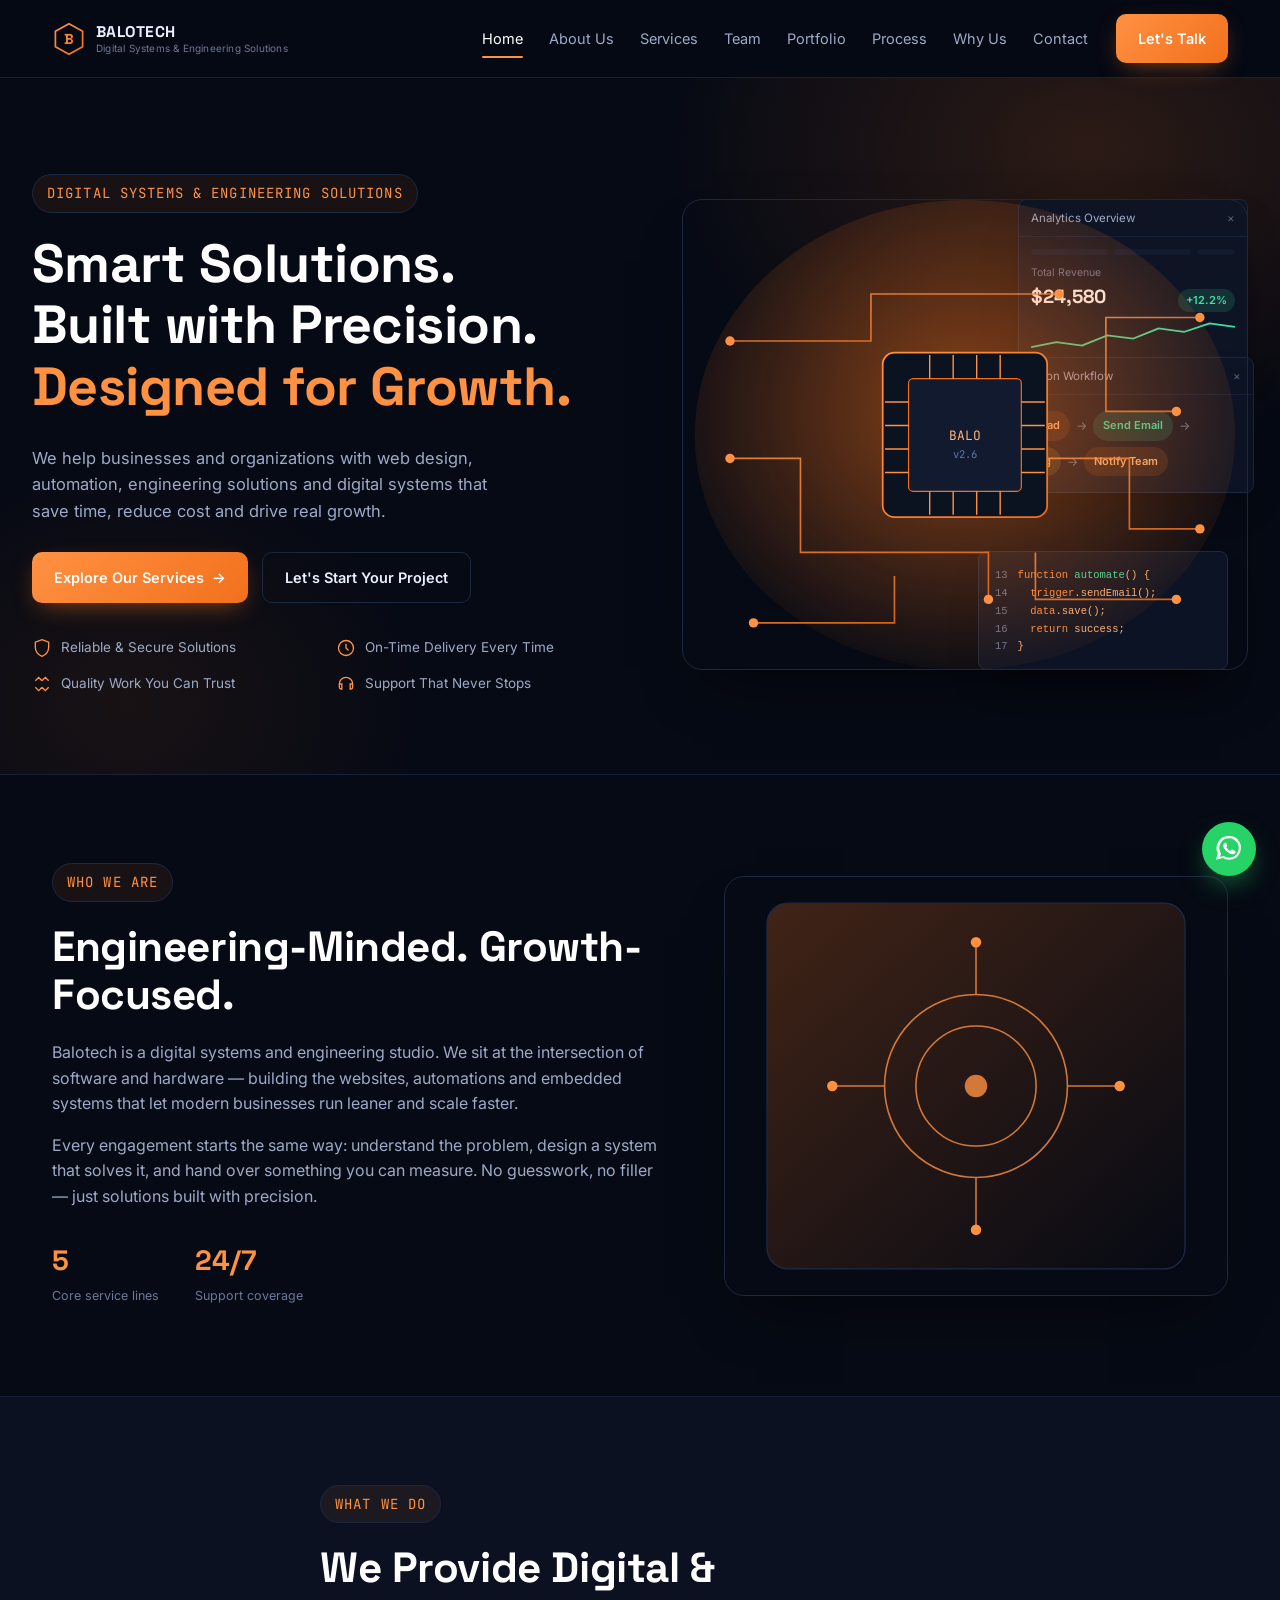
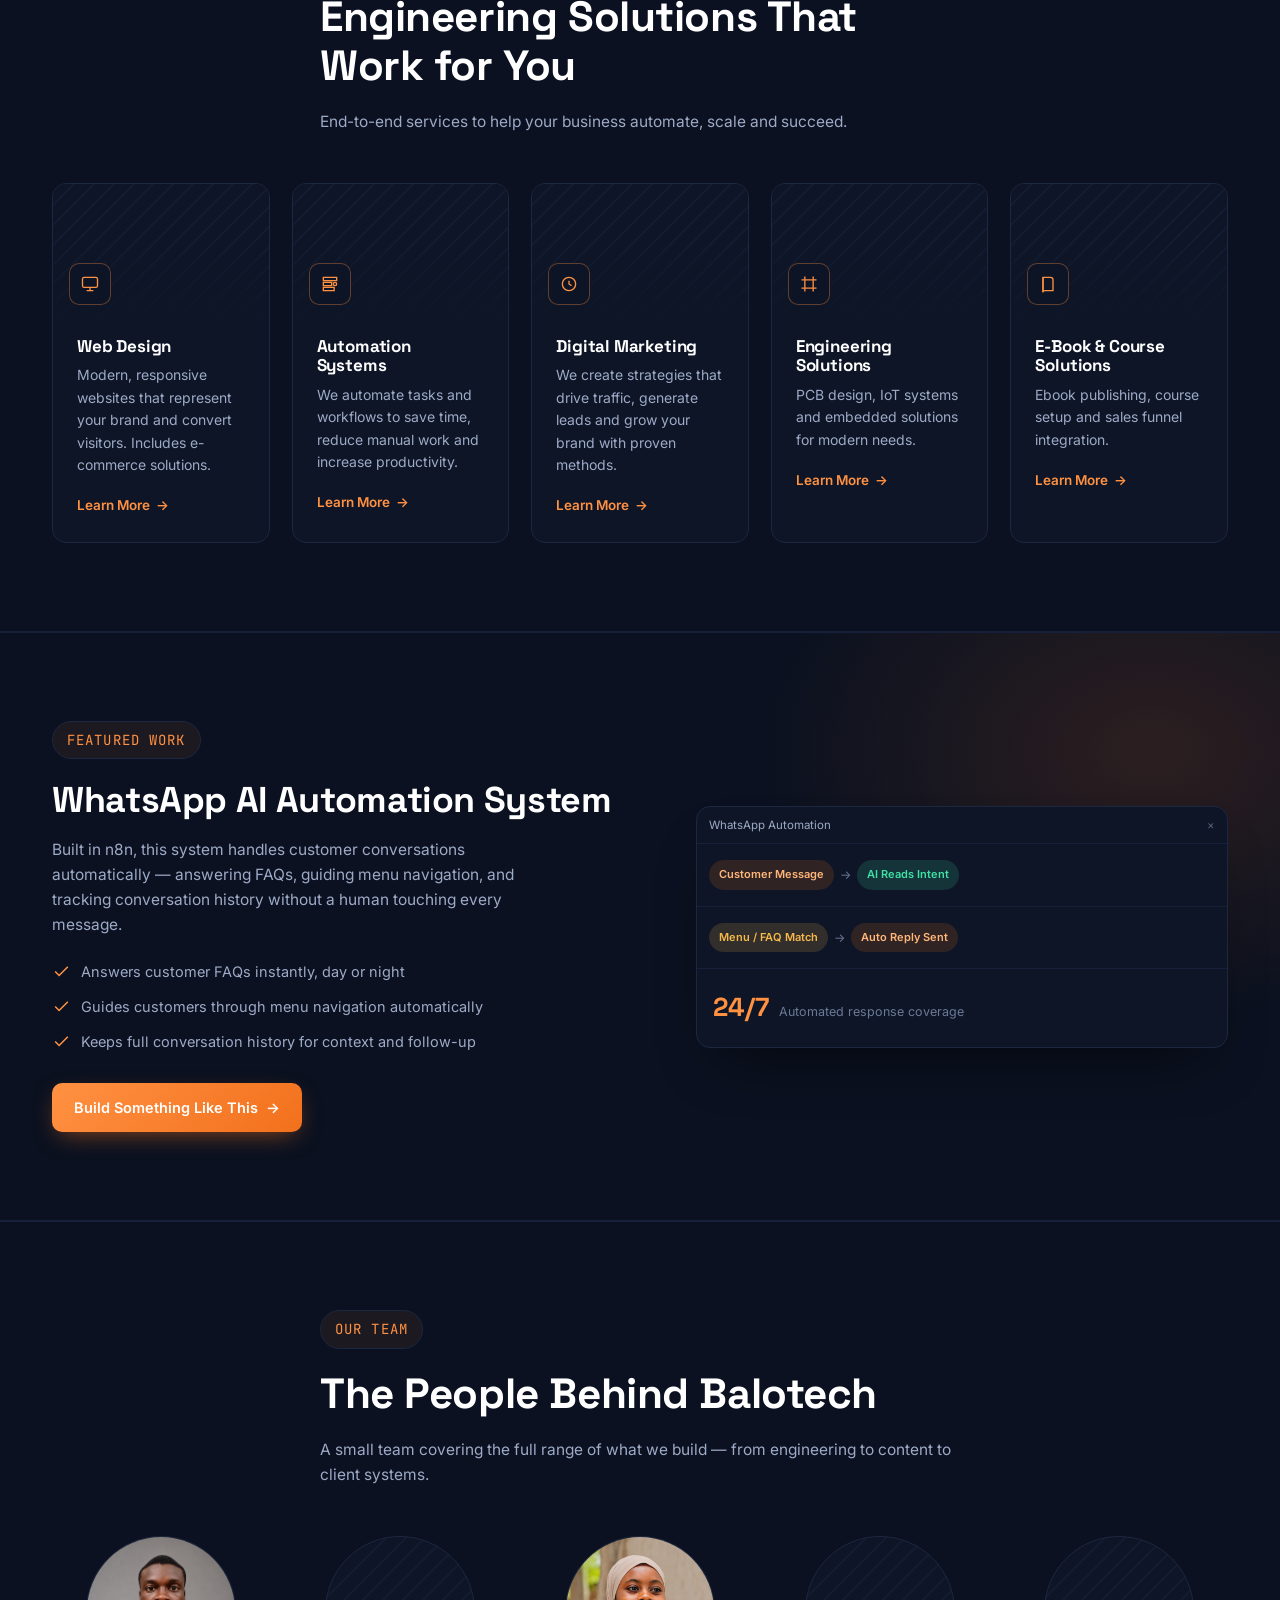
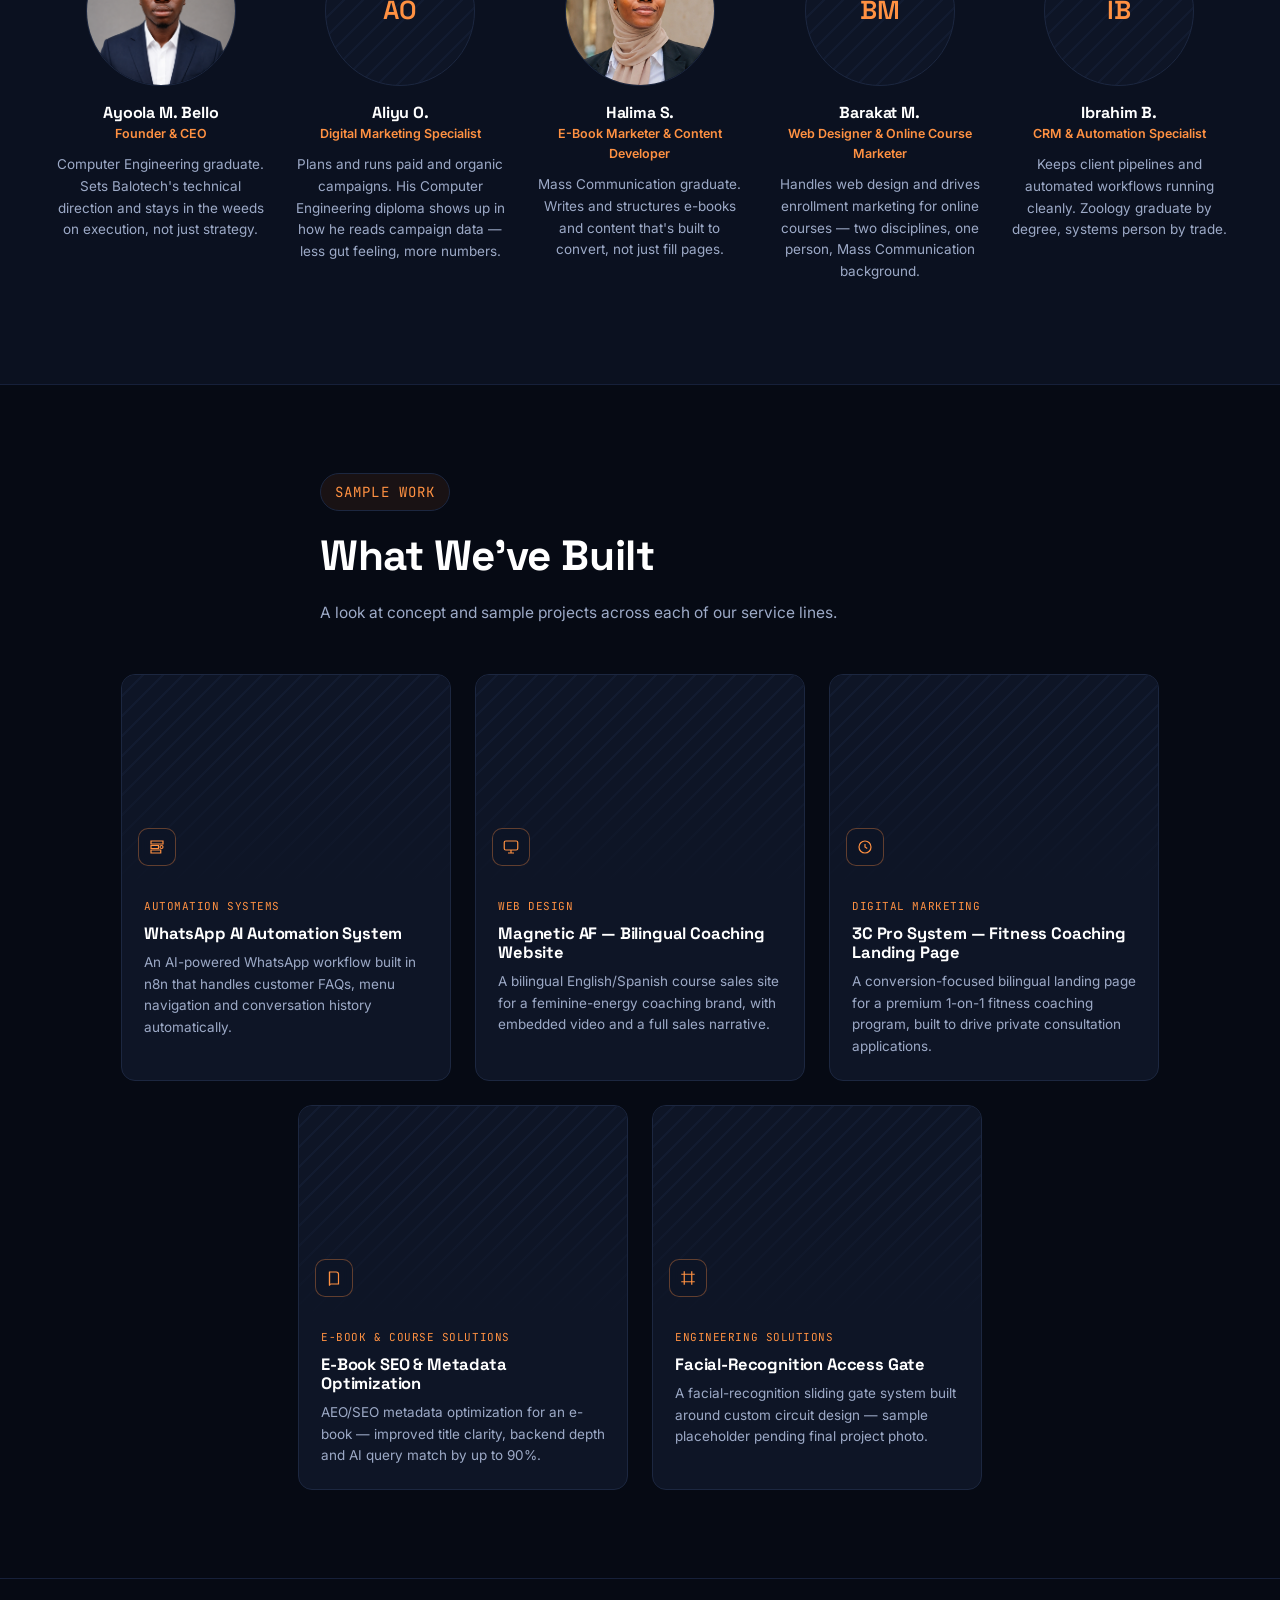
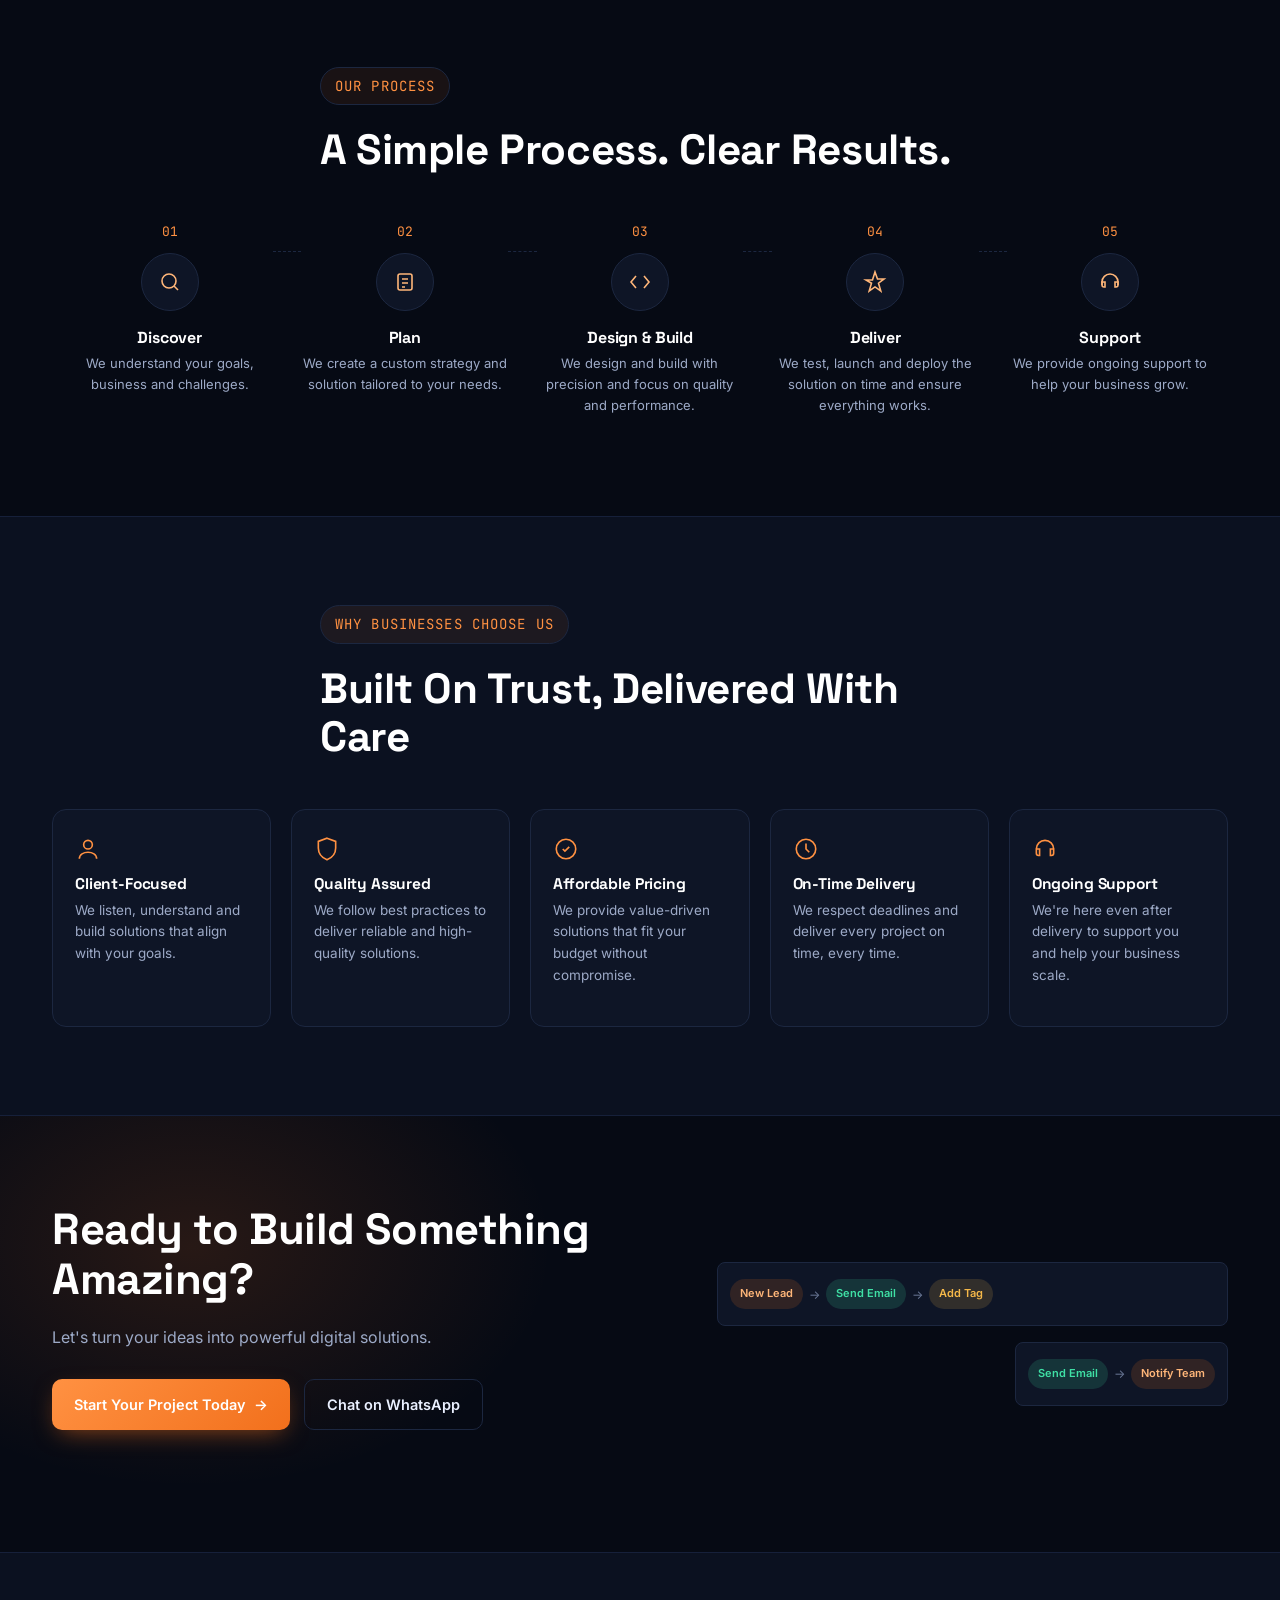
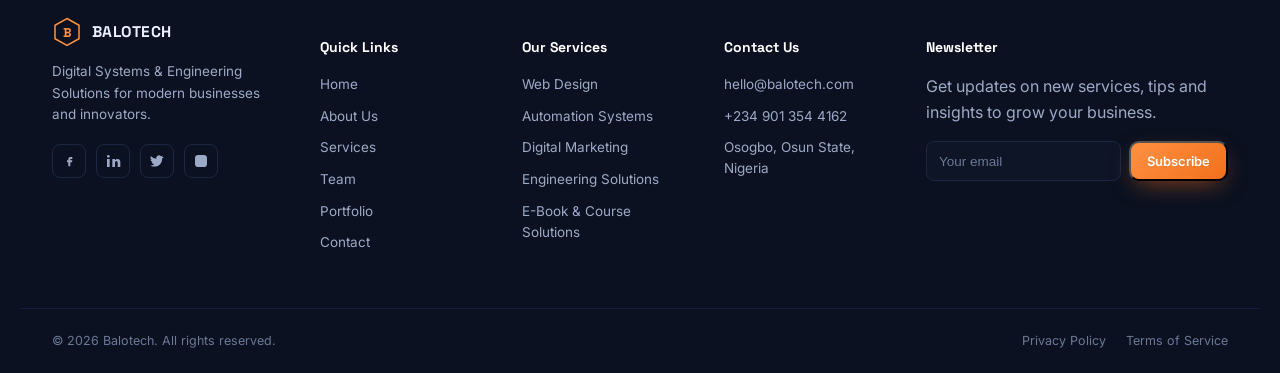
==== commit 198385e6: "Updated css and html" ====
--- a/index.html
+++ b/index.html
@@ -5,7 +5,7 @@
 <meta name="viewport" content="width=device-width, initial-scale=1.0">
 <title>Balotech — Digital Systems &amp; Engineering Solutions</title>
 <meta name="description" content="Balotech helps businesses with web design, automation, digital marketing, engineering solutions and e-book/course systems that save time, reduce cost and drive growth.">
-<link rel="icon" type="image/svg+xml" href="images/favicon.svg">
+<link rel="icon" type="image/png" href="images/favicon.png">
 <link rel="preconnect" href="https://fonts.googleapis.com">
 <link rel="preconnect" href="https://fonts.gstatic.com" crossorigin>
 <link href="https://fonts.googleapis.com/css2?family=Space+Grotesk:wght@500;600;700&family=Inter:wght@400;500;600;700&family=JetBrains+Mono:wght@400;500&display=swap" rel="stylesheet">
@@ -286,6 +286,47 @@
     </div>
   </section>
 
+  <!-- ===== FEATURED SPOTLIGHT ===== -->
+  <section id="spotlight">
+    <div class="section-inner spotlight-grid">
+      <div class="spotlight-copy" data-reveal>
+        <span class="eyebrow">Featured Work</span>
+        <h2>WhatsApp AI Automation System</h2>
+        <p class="spotlight-sub">
+          Built in n8n, this system handles customer conversations automatically —
+          answering FAQs, guiding menu navigation, and tracking conversation history
+          without a human touching every message.
+        </p>
+        <ul class="spotlight-points">
+          <li><svg viewBox="0 0 24 24"><path d="M20 6L9 17l-5-5"/></svg>Answers customer FAQs instantly, day or night</li>
+          <li><svg viewBox="0 0 24 24"><path d="M20 6L9 17l-5-5"/></svg>Guides customers through menu navigation automatically</li>
+          <li><svg viewBox="0 0 24 24"><path d="M20 6L9 17l-5-5"/></svg>Keeps full conversation history for context and follow-up</li>
+        </ul>
+        <a href="#contact" class="btn btn-primary">Build Something Like This <span class="arrow">→</span></a>
+      </div>
+
+      <div class="spotlight-visual" data-reveal aria-hidden="true">
+        <div class="spotlight-panel">
+          <div class="float-head"><span>WhatsApp Automation</span><i>×</i></div>
+          <div class="workflow-body spotlight-flow">
+            <span class="wf-node wf-blue">Customer Message</span>
+            <span class="wf-arrow">→</span>
+            <span class="wf-node wf-green">AI Reads Intent</span>
+          </div>
+          <div class="workflow-body spotlight-flow">
+            <span class="wf-node wf-amber">Menu / FAQ Match</span>
+            <span class="wf-arrow">→</span>
+            <span class="wf-node wf-blue">Auto Reply Sent</span>
+          </div>
+          <div class="spotlight-stat">
+            <strong>24/7</strong>
+            <span>Automated response coverage</span>
+          </div>
+        </div>
+      </div>
+    </div>
+  </section>
+
   <!-- ===== TEAM ===== -->
   <section id="team">
     <div class="section-inner">
@@ -298,7 +339,7 @@
       <div class="team-grid">
         <article class="team-card" data-reveal>
           <div class="team-photo">
-            <img src="images/team/ayoola-bello.jpg" alt="Ayoola M. Bello" loading="lazy"
+            <img src="images/team/ayoola-bello.png" alt="Ayoola M. Bello" loading="lazy"
                  onerror="this.onerror=null;this.classList.add('broken');this.parentElement.classList.add('no-photo');">
             <span class="team-initials">AB</span>
           </div>
@@ -309,7 +350,7 @@
 
         <article class="team-card" data-reveal>
           <div class="team-photo">
-            <img src="images/team/aliyu-o.jpg" alt="Aliyu O." loading="lazy"
+            <img src="images/team/aliyu-o.png" alt="Aliyu O." loading="lazy"
                  onerror="this.onerror=null;this.classList.add('broken');this.parentElement.classList.add('no-photo');">
             <span class="team-initials">AO</span>
           </div>
@@ -320,7 +361,7 @@
 
         <article class="team-card" data-reveal>
           <div class="team-photo">
-            <img src="images/team/halima-s.jpg" alt="Halima S." loading="lazy"
+            <img src="images/team/halima-s.png" alt="Halima S." loading="lazy"
                  onerror="this.onerror=null;this.classList.add('broken');this.parentElement.classList.add('no-photo');">
             <span class="team-initials">HS</span>
           </div>
@@ -331,7 +372,7 @@
 
         <article class="team-card" data-reveal>
           <div class="team-photo">
-            <img src="images/team/barakat-m.jpg" alt="Barakat M." loading="lazy"
+            <img src="images/team/barakat-m.png" alt="Barakat M." loading="lazy"
                  onerror="this.onerror=null;this.classList.add('broken');this.parentElement.classList.add('no-photo');">
             <span class="team-initials">BM</span>
           </div>
@@ -342,7 +383,7 @@
 
         <article class="team-card" data-reveal>
           <div class="team-photo">
-            <img src="images/team/ibrahim-b.jpg" alt="Ibrahim B." loading="lazy"
+            <img src="images/team/ibrahim-b.png" alt="Ibrahim B." loading="lazy"
                  onerror="this.onerror=null;this.classList.add('broken');this.parentElement.classList.add('no-photo');">
             <span class="team-initials">IB</span>
           </div>
--- a/style.css
+++ b/style.css
@@ -372,6 +372,46 @@
 .no-photo img.broken{ display:none; }
 
 /* ==========================================================================
+   Featured Spotlight
+   ========================================================================== */
+#spotlight{
+  background:
+    radial-gradient(650px 450px at 90% 20%, rgba(242,112,28,.14), transparent 60%),
+    var(--bg-soft);
+  border-top:1px solid var(--border-soft);
+  border-bottom:1px solid var(--border-soft);
+}
+.spotlight-grid{
+  display:grid;
+  grid-template-columns:1.05fr .95fr;
+  gap:56px;
+  align-items:center;
+}
+.spotlight-copy h2{ font-size:clamp(1.8rem, 2.8vw, 2.5rem); }
+.spotlight-sub{ font-size:15.5px; max-width:48ch; }
+.spotlight-points{ margin:22px 0 30px; display:flex; flex-direction:column; gap:12px; }
+.spotlight-points li{ display:flex; align-items:flex-start; gap:10px; font-size:14.5px; color:var(--text-dim); }
+.spotlight-points svg{ width:19px; height:19px; flex-shrink:0; margin-top:2px; stroke:var(--brand-400); fill:none; stroke-width:2; }
+
+.spotlight-panel{
+  background:var(--surface);
+  border:1px solid var(--border);
+  border-radius:var(--radius);
+  box-shadow:0 30px 60px -30px rgba(0,0,0,.7);
+  overflow:hidden;
+}
+.spotlight-flow{ border-bottom:1px solid var(--border-soft); }
+.spotlight-flow:last-of-type{ border-bottom:none; }
+.spotlight-stat{
+  display:flex;
+  align-items:baseline;
+  gap:10px;
+  padding:18px 16px;
+}
+.spotlight-stat strong{ font-family:var(--font-display); font-size:26px; color:var(--brand-400); }
+.spotlight-stat span{ font-size:12.5px; color:var(--text-faint); }
+
+/* ==========================================================================
    Team
    ========================================================================== */
 #team{ background:var(--bg-soft); border-top:1px solid var(--border-soft); border-bottom:1px solid var(--border-soft); }
@@ -409,9 +449,14 @@
    Portfolio
    ========================================================================== */
 .portfolio-grid{
-  display:grid;
-  grid-template-columns:repeat(auto-fit, minmax(220px,1fr));
-  gap:22px;
+  display:flex;
+  flex-wrap:wrap;
+  justify-content:center;
+  gap:24px;
+}
+.portfolio-card{
+  flex:0 1 330px;
+  max-width:330px;
 }
 .portfolio-card{
   background:var(--surface);
@@ -471,6 +516,7 @@
 /* ==========================================================================
    Process
    ========================================================================== */
+#process{ border-top:1px solid var(--border-soft); }
 .process-track{
   display:grid;
   grid-template-columns:repeat(5,1fr);
@@ -636,6 +682,7 @@
   .float-card{ position:static; margin-bottom:12px; width:100% !important; }
 
   .about-grid{ grid-template-columns:1fr; }
+  .spotlight-grid{ grid-template-columns:1fr; }
   .about-visual{ order:-1; max-width:320px; margin:0 auto; }
 
   .process-track{ grid-template-columns:repeat(2,1fr); gap:32px 16px; }
@@ -650,6 +697,7 @@
   section:not(#hero){ padding:64px 0; }
   .trust-strip{ grid-template-columns:1fr; }
   .services-grid{ grid-template-columns:1fr; }
+  .portfolio-card{ flex-basis:100%; max-width:340px; }
   .process-track{ grid-template-columns:1fr; }
   .why-grid{ grid-template-columns:1fr; }
   .footer-grid{ grid-template-columns:1fr; text-align:left; }
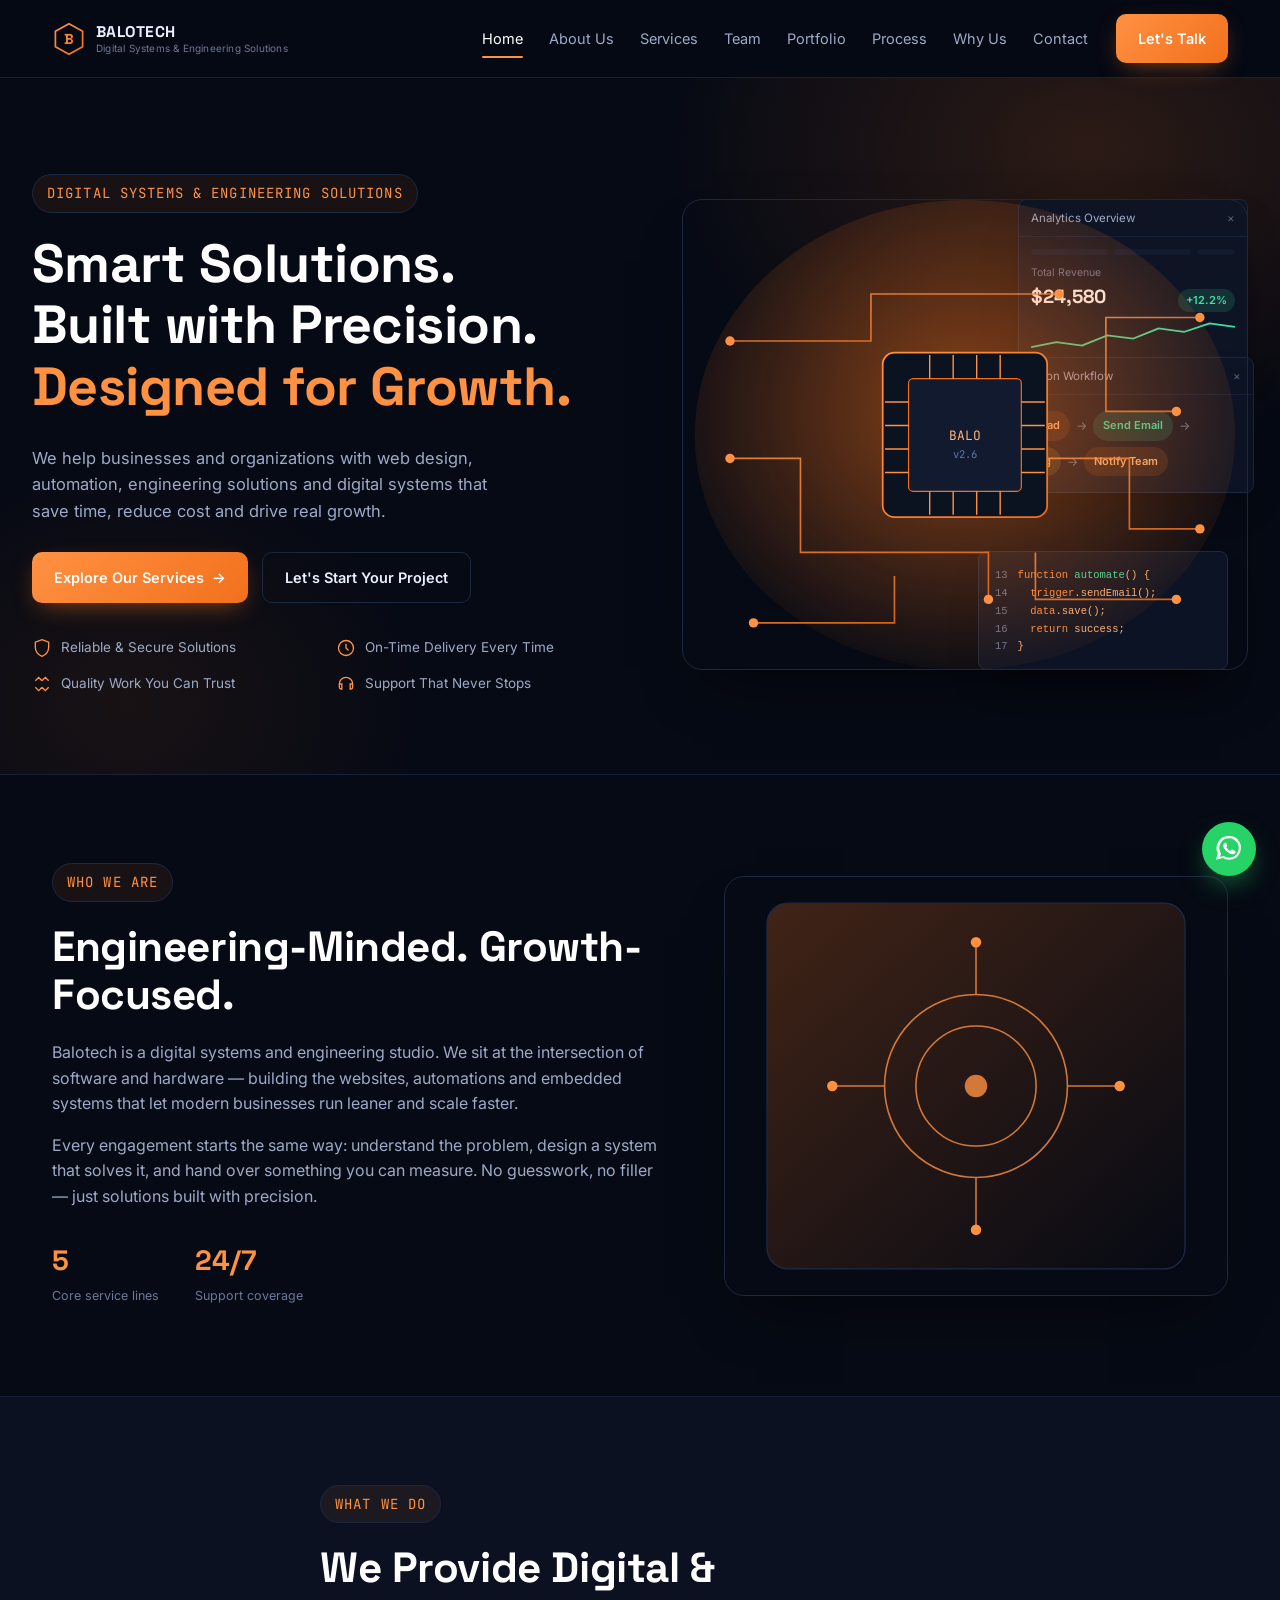
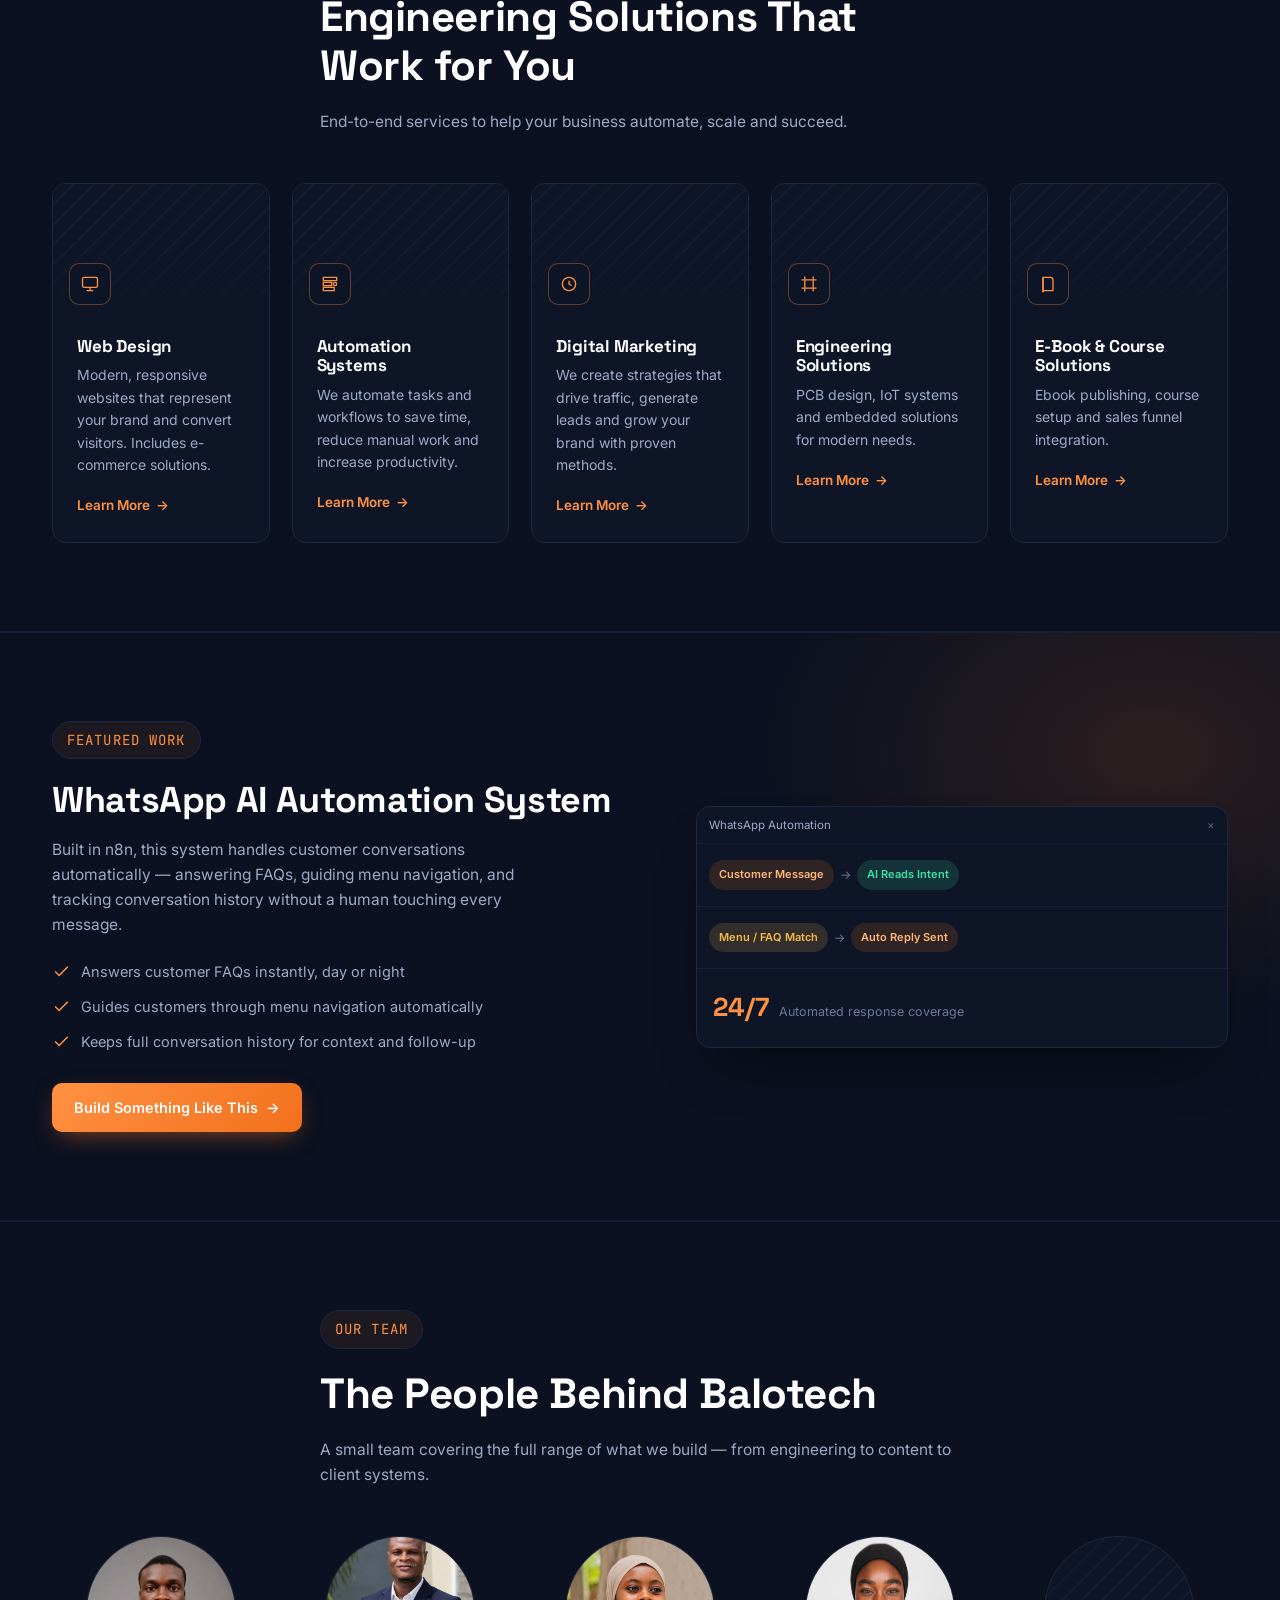
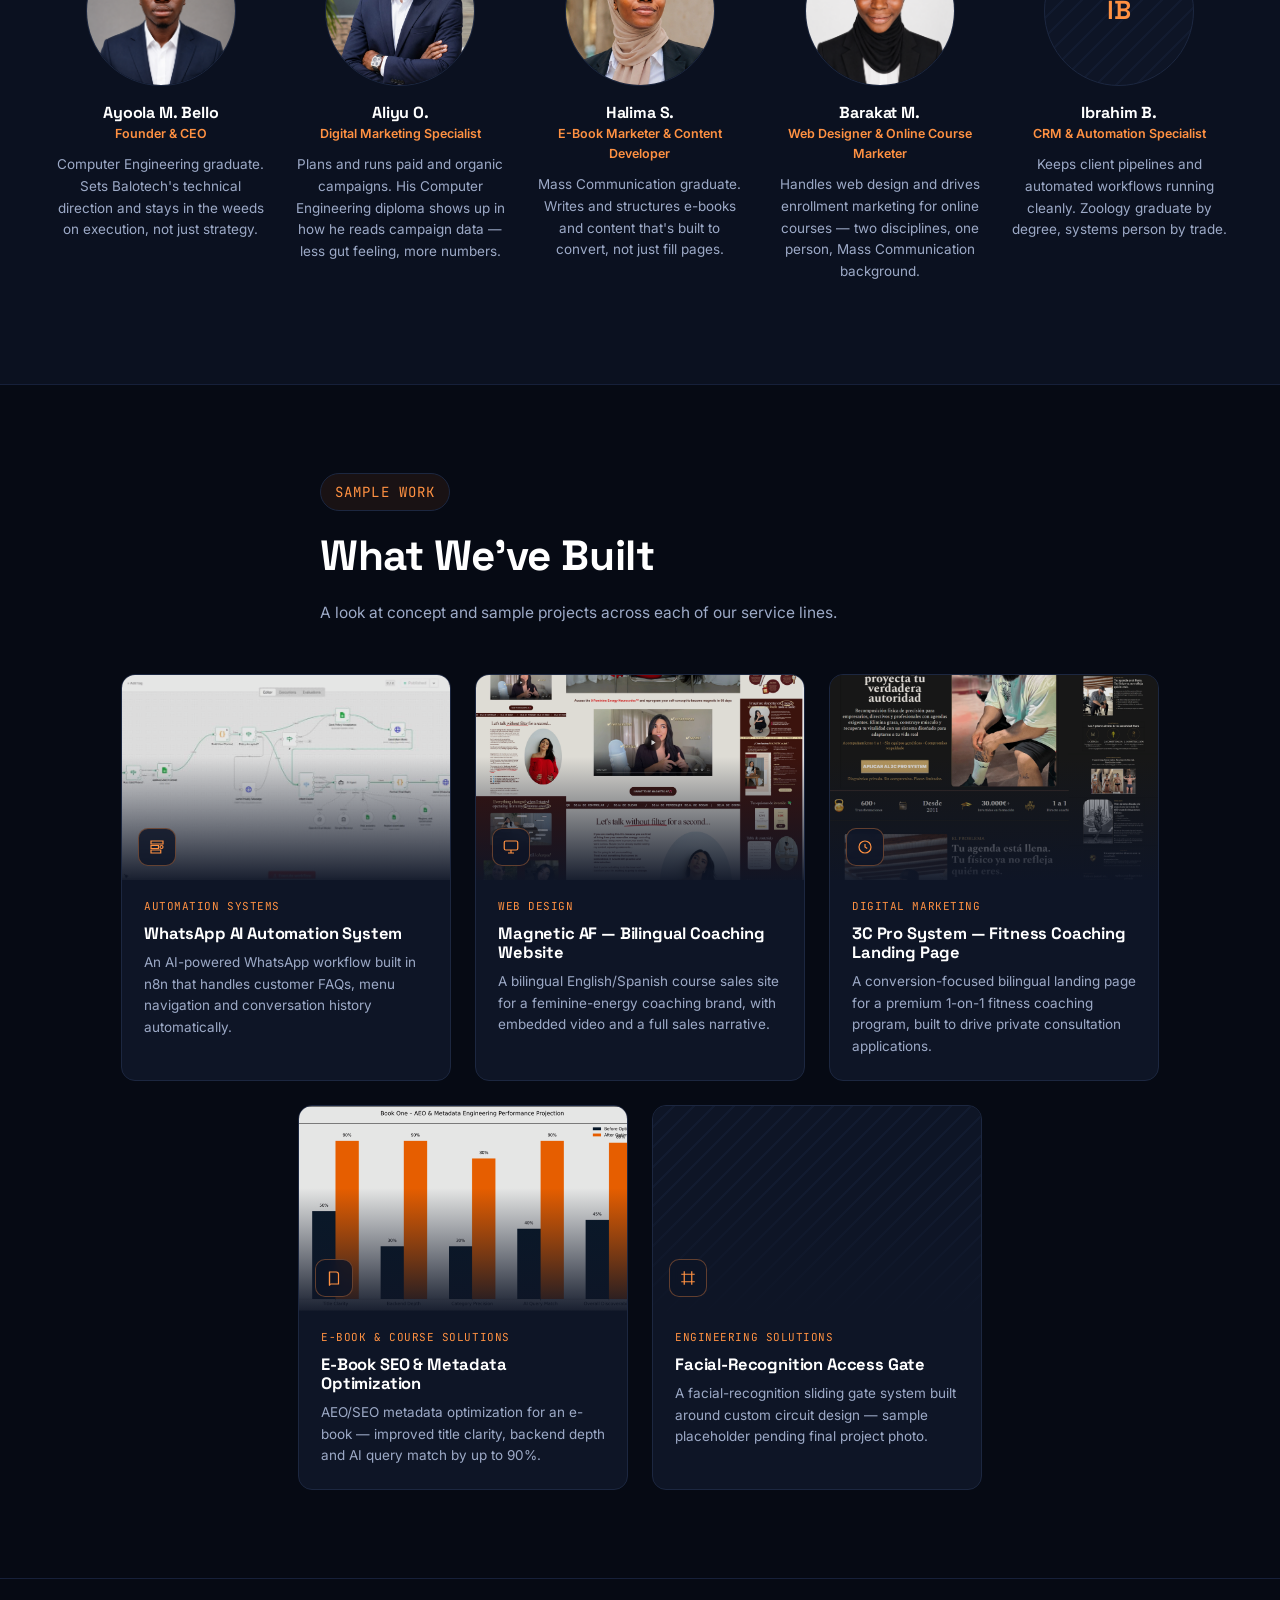
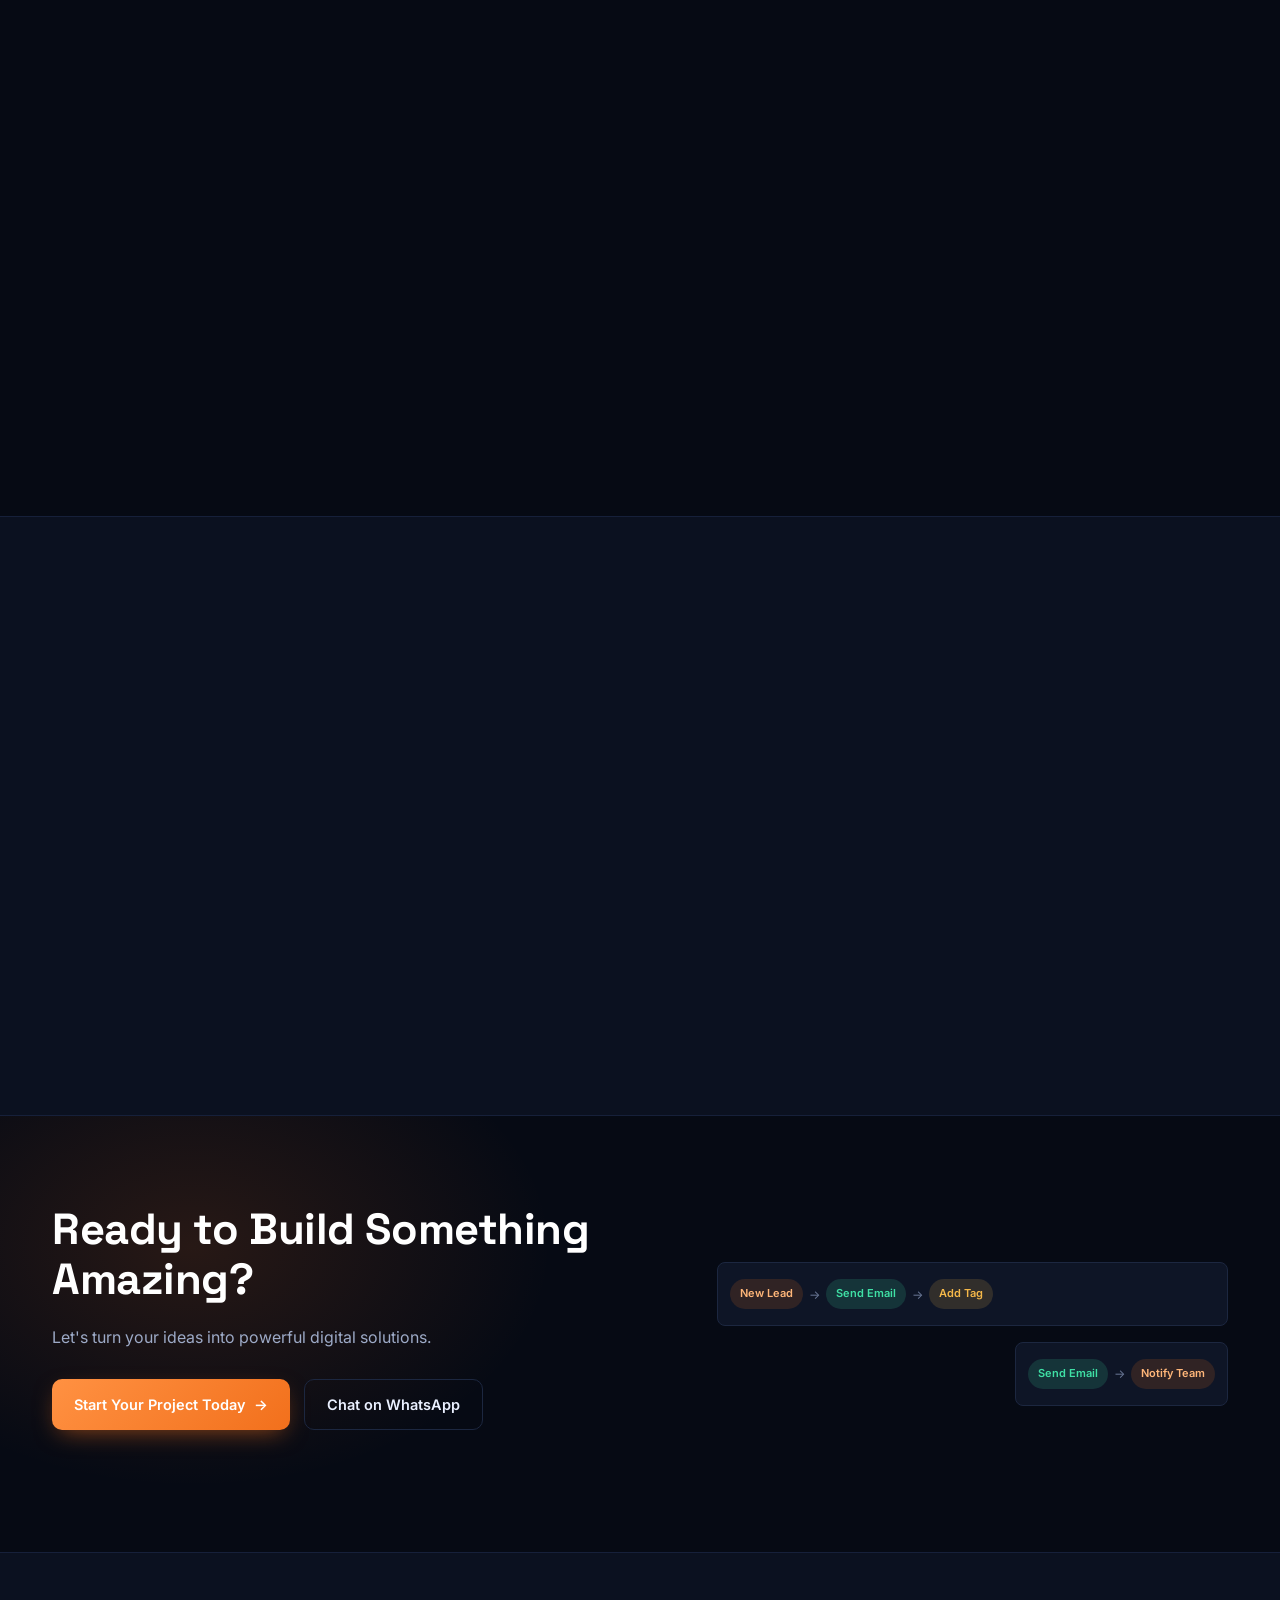
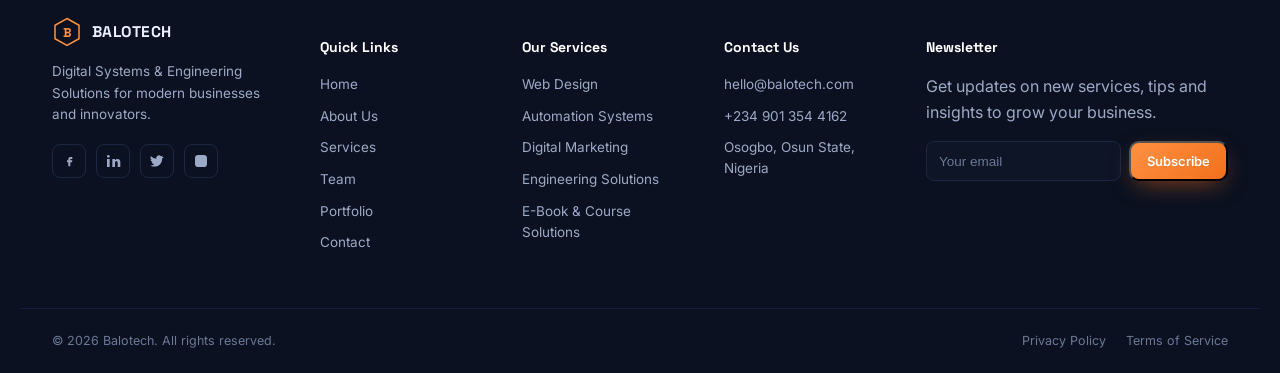
==== commit a5345421: "Updated files" ====
--- a/index.html
+++ b/index.html
@@ -18,9 +18,7 @@
   <div class="nav-wrap">
     <a href="#" class="brand">
       <span class="brand-mark" aria-hidden="true">
-        <img src="images/logo-icon.png" alt="" width="34" height="34" class="brand-logo-img"
-             onload="this.nextElementSibling.style.display='none';"
-             onerror="this.style.display='none';">
+        <img data-base="images/logo-icon" data-hide-sibling="true" alt="" width="34" height="34" class="brand-logo-img" loading="lazy">
         <svg viewBox="0 0 40 40" width="34" height="34">
           <polygon points="20,2 36,11 36,29 20,38 4,29 4,11" fill="none" stroke="url(#gradB)" stroke-width="2"/>
           <text x="20" y="26" text-anchor="middle" font-family="Space Grotesk, sans-serif" font-weight="700" font-size="17" fill="url(#gradB)">B</text>
@@ -85,9 +83,7 @@
 
       <div class="hero-visual" data-reveal>
         <div class="pcb-art" aria-hidden="true">
-          <img src="images/hero-photo.jpg" alt="" class="pcb-photo"
-               onload="this.nextElementSibling.style.display='none';"
-               onerror="this.style.display='none';">
+          <img data-base="images/hero-photo" data-hide-sibling="true" alt="" class="pcb-photo" loading="lazy">
           <svg viewBox="0 0 480 420" class="pcb-svg">
             <defs>
               <radialGradient id="pcbGlow" cx="50%" cy="45%" r="60%">
@@ -195,9 +191,7 @@
         </div>
       </div>
       <div class="about-visual" data-reveal aria-hidden="true">
-        <img src="images/about-photo.jpg" alt="" class="about-photo"
-             onload="this.nextElementSibling.style.display='none';"
-             onerror="this.style.display='none';">
+        <img data-base="images/about-photo" data-hide-sibling="true" alt="" class="about-photo" loading="lazy">
         <svg viewBox="0 0 360 320" class="about-svg">
           <defs>
             <linearGradient id="aboutGrad" x1="0" y1="0" x2="1" y2="1">
@@ -230,8 +224,7 @@
       <div class="services-grid">
         <article class="service-card" data-reveal>
           <div class="service-media">
-            <img src="images/services/web-design.jpg" alt="" loading="lazy"
-                 onerror="this.onerror=null;this.classList.add('broken');this.parentElement.classList.add('no-photo');">
+            <img data-base="images/services/web-design" alt="" loading="lazy">
             <div class="service-icon"><svg viewBox="0 0 24 24"><rect x="3" y="4" width="18" height="12" rx="2"/><path d="M8 20h8M12 16v4"/></svg></div>
           </div>
           <h3>Web Design</h3>
@@ -241,8 +234,7 @@
 
         <article class="service-card" data-reveal>
           <div class="service-media">
-            <img src="images/services/automation.jpg" alt="" loading="lazy"
-                 onerror="this.onerror=null;this.classList.add('broken');this.parentElement.classList.add('no-photo');">
+            <img data-base="images/services/automation" alt="" loading="lazy">
             <div class="service-icon"><svg viewBox="0 0 24 24"><path d="M4 4h16v4H4zM4 10h10v4H4zM4 16h13v4H4z"/><circle cx="18" cy="12" r="2"/></svg></div>
           </div>
           <h3>Automation Systems</h3>
@@ -252,8 +244,7 @@
 
         <article class="service-card" data-reveal>
           <div class="service-media">
-            <img src="images/services/digital-marketing.jpg" alt="" loading="lazy"
-                 onerror="this.onerror=null;this.classList.add('broken');this.parentElement.classList.add('no-photo');">
+            <img data-base="images/services/digital-marketing" alt="" loading="lazy">
             <div class="service-icon"><svg viewBox="0 0 24 24"><path d="M4 12a8 8 0 1116 0 8 8 0 01-16 0z"/><path d="M12 8v4l3 2"/></svg></div>
           </div>
           <h3>Digital Marketing</h3>
@@ -263,8 +254,7 @@
 
         <article class="service-card" data-reveal>
           <div class="service-media">
-            <img src="images/services/engineering.jpg" alt="" loading="lazy"
-                 onerror="this.onerror=null;this.classList.add('broken');this.parentElement.classList.add('no-photo');">
+            <img data-base="images/services/engineering" alt="" loading="lazy">
             <div class="service-icon"><svg viewBox="0 0 24 24"><rect x="7" y="7" width="10" height="10" rx="1"/><path d="M7 3v4M17 3v4M7 17v4M17 17v4M3 7h4M17 7h4M3 17h4M17 17h4"/></svg></div>
           </div>
           <h3>Engineering Solutions</h3>
@@ -274,8 +264,7 @@
 
         <article class="service-card" data-reveal>
           <div class="service-media">
-            <img src="images/services/ebook-course.jpg" alt="" loading="lazy"
-                 onerror="this.onerror=null;this.classList.add('broken');this.parentElement.classList.add('no-photo');">
+            <img data-base="images/services/ebook-course" alt="" loading="lazy">
             <div class="service-icon"><svg viewBox="0 0 24 24"><path d="M6 4h9a3 3 0 013 3v13H8a2 2 0 00-2 2z"/><path d="M6 4v18"/></svg></div>
           </div>
           <h3>E-Book &amp; Course Solutions</h3>
@@ -339,8 +328,7 @@
       <div class="team-grid">
         <article class="team-card" data-reveal>
           <div class="team-photo">
-            <img src="images/team/ayoola-bello.png" alt="Ayoola M. Bello" loading="lazy"
-                 onerror="this.onerror=null;this.classList.add('broken');this.parentElement.classList.add('no-photo');">
+            <img data-base="images/team/ayoola-bello" alt="Ayoola M. Bello" loading="lazy">
             <span class="team-initials">AB</span>
           </div>
           <h3>Ayoola M. Bello</h3>
@@ -350,8 +338,7 @@
 
         <article class="team-card" data-reveal>
           <div class="team-photo">
-            <img src="images/team/aliyu-o.png" alt="Aliyu O." loading="lazy"
-                 onerror="this.onerror=null;this.classList.add('broken');this.parentElement.classList.add('no-photo');">
+            <img data-base="images/team/aliyu-o" alt="Aliyu O." loading="lazy">
             <span class="team-initials">AO</span>
           </div>
           <h3>Aliyu O.</h3>
@@ -361,8 +348,7 @@
 
         <article class="team-card" data-reveal>
           <div class="team-photo">
-            <img src="images/team/halima-s.png" alt="Halima S." loading="lazy"
-                 onerror="this.onerror=null;this.classList.add('broken');this.parentElement.classList.add('no-photo');">
+            <img data-base="images/team/halima-s" alt="Halima S." loading="lazy">
             <span class="team-initials">HS</span>
           </div>
           <h3>Halima S.</h3>
@@ -372,8 +358,7 @@
 
         <article class="team-card" data-reveal>
           <div class="team-photo">
-            <img src="images/team/barakat-m.png" alt="Barakat M." loading="lazy"
-                 onerror="this.onerror=null;this.classList.add('broken');this.parentElement.classList.add('no-photo');">
+            <img data-base="images/team/barakat-m" alt="Barakat M." loading="lazy">
             <span class="team-initials">BM</span>
           </div>
           <h3>Barakat M.</h3>
@@ -383,8 +368,7 @@
 
         <article class="team-card" data-reveal>
           <div class="team-photo">
-            <img src="images/team/ibrahim-b.png" alt="Ibrahim B." loading="lazy"
-                 onerror="this.onerror=null;this.classList.add('broken');this.parentElement.classList.add('no-photo');">
+            <img data-base="images/team/ibrahim-b" alt="Ibrahim B." loading="lazy">
             <span class="team-initials">IB</span>
           </div>
           <h3>Ibrahim B.</h3>
@@ -407,8 +391,7 @@
       <div class="portfolio-grid">
         <article class="portfolio-card" data-reveal>
           <div class="portfolio-media">
-            <img src="images/portfolio/whatsapp-automation.jpg" alt="WhatsApp AI Automation System" loading="lazy"
-                 onerror="this.onerror=null;this.classList.add('broken');this.parentElement.classList.add('no-photo');">
+            <img data-base="images/portfolio/whatsapp-automation" alt="WhatsApp AI Automation System" loading="lazy">
             <span class="portfolio-icon"><svg viewBox="0 0 24 24"><path d="M4 4h16v4H4zM4 10h10v4H4zM4 16h13v4H4z"/><circle cx="18" cy="12" r="2"/></svg></span>
           </div>
           <span class="portfolio-tag">Automation Systems</span>
@@ -418,8 +401,7 @@
 
         <article class="portfolio-card" data-reveal>
           <div class="portfolio-media">
-            <img src="images/portfolio/magnetic-af.jpg" alt="Magnetic AF bilingual coaching website" loading="lazy"
-                 onerror="this.onerror=null;this.classList.add('broken');this.parentElement.classList.add('no-photo');">
+            <img data-base="images/portfolio/magnetic-af" alt="Magnetic AF bilingual coaching website" loading="lazy">
             <span class="portfolio-icon"><svg viewBox="0 0 24 24"><rect x="3" y="4" width="18" height="12" rx="2"/><path d="M8 20h8M12 16v4"/></svg></span>
           </div>
           <span class="portfolio-tag">Web Design</span>
@@ -429,8 +411,7 @@
 
         <article class="portfolio-card" data-reveal>
           <div class="portfolio-media">
-            <img src="images/portfolio/3c-pro-system.jpg" alt="3C Pro System fitness coaching landing page" loading="lazy"
-                 onerror="this.onerror=null;this.classList.add('broken');this.parentElement.classList.add('no-photo');">
+            <img data-base="images/portfolio/3c-pro-system" alt="3C Pro System fitness coaching landing page" loading="lazy">
             <span class="portfolio-icon"><svg viewBox="0 0 24 24"><path d="M4 12a8 8 0 1116 0 8 8 0 01-16 0z"/><path d="M12 8v4l3 2"/></svg></span>
           </div>
           <span class="portfolio-tag">Digital Marketing</span>
@@ -440,8 +421,7 @@
 
         <article class="portfolio-card" data-reveal>
           <div class="portfolio-media">
-            <img src="images/portfolio/ebook-seo.jpg" alt="E-Book SEO and metadata optimization" loading="lazy"
-                 onerror="this.onerror=null;this.classList.add('broken');this.parentElement.classList.add('no-photo');">
+            <img data-base="images/portfolio/ebook-seo" alt="E-Book SEO and metadata optimization" loading="lazy">
             <span class="portfolio-icon"><svg viewBox="0 0 24 24"><path d="M6 4h9a3 3 0 013 3v13H8a2 2 0 00-2 2z"/><path d="M6 4v18"/></svg></span>
           </div>
           <span class="portfolio-tag">E-Book &amp; Course Solutions</span>
@@ -451,8 +431,7 @@
 
         <article class="portfolio-card" data-reveal>
           <div class="portfolio-media">
-            <img src="images/portfolio/engineering-solutions.jpg" alt="Engineering solutions sample project" loading="lazy"
-                 onerror="this.onerror=null;this.classList.add('broken');this.parentElement.classList.add('no-photo');">
+            <img data-base="images/portfolio/engineering-solutions" alt="Engineering solutions sample project" loading="lazy">
             <span class="portfolio-icon"><svg viewBox="0 0 24 24"><rect x="7" y="7" width="10" height="10" rx="1"/><path d="M7 3v4M17 3v4M7 17v4M17 17v4M3 7h4M17 7h4M3 17h4M17 17h4"/></svg></span>
           </div>
           <span class="portfolio-tag">Engineering Solutions</span>
@@ -575,9 +554,7 @@
     <div class="footer-brand">
       <a href="#" class="brand">
         <span class="brand-mark" aria-hidden="true">
-          <img src="images/logo-icon.png" alt="" width="30" height="30" class="brand-logo-img"
-               onload="this.nextElementSibling.style.display='none';"
-               onerror="this.style.display='none';">
+          <img data-base="images/logo-icon" data-hide-sibling="true" alt="" width="30" height="30" class="brand-logo-img" loading="lazy">
           <svg viewBox="0 0 40 40" width="30" height="30">
             <polygon points="20,2 36,11 36,29 20,38 4,29 4,11" fill="none" stroke="#FF9142" stroke-width="2"/>
             <text x="20" y="26" text-anchor="middle" font-family="Space Grotesk, sans-serif" font-weight="700" font-size="17" fill="#FF9142">B</text>
--- a/style.css
+++ b/style.css
@@ -369,7 +369,7 @@
     repeating-linear-gradient(135deg, var(--surface-2) 0 2px, transparent 2px 14px),
     var(--surface);
 }
-.no-photo img.broken{ display:none; }
+img.broken{ display:none; }
 
 /* ==========================================================================
    Featured Spotlight
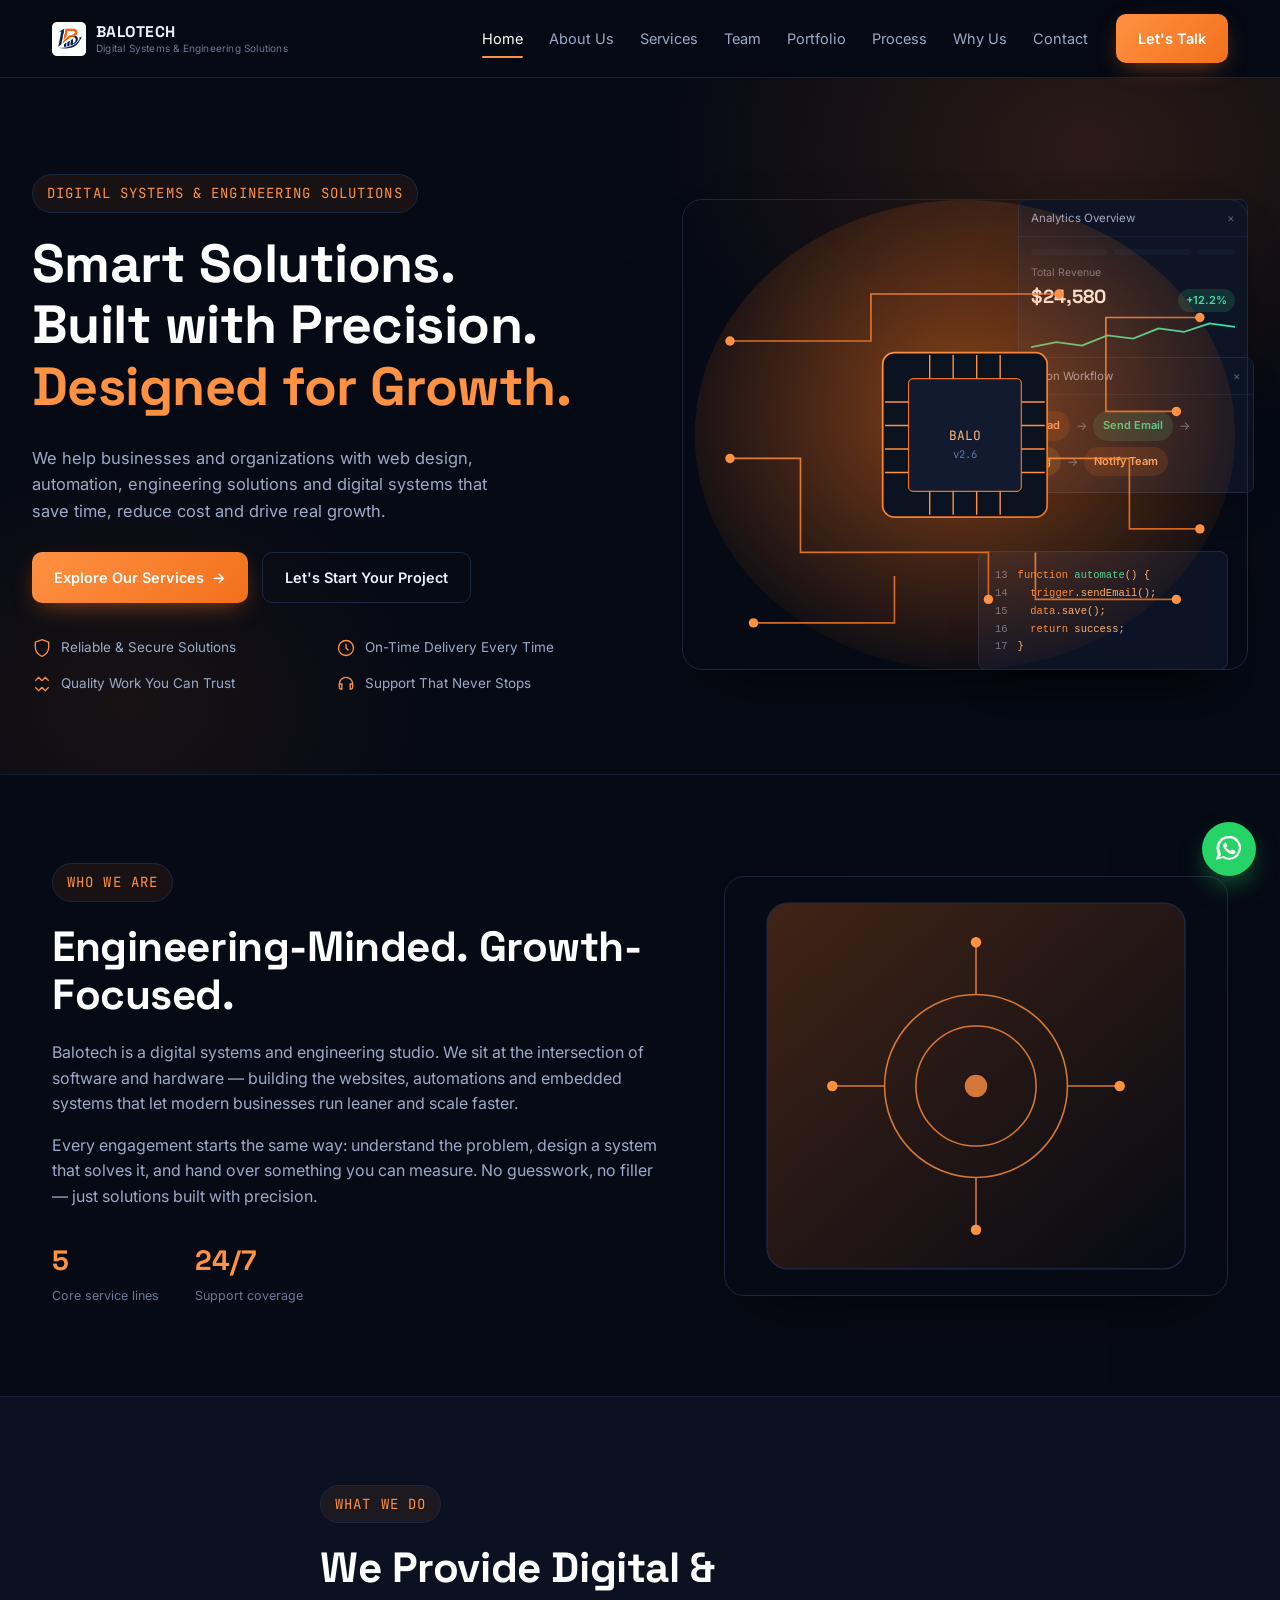
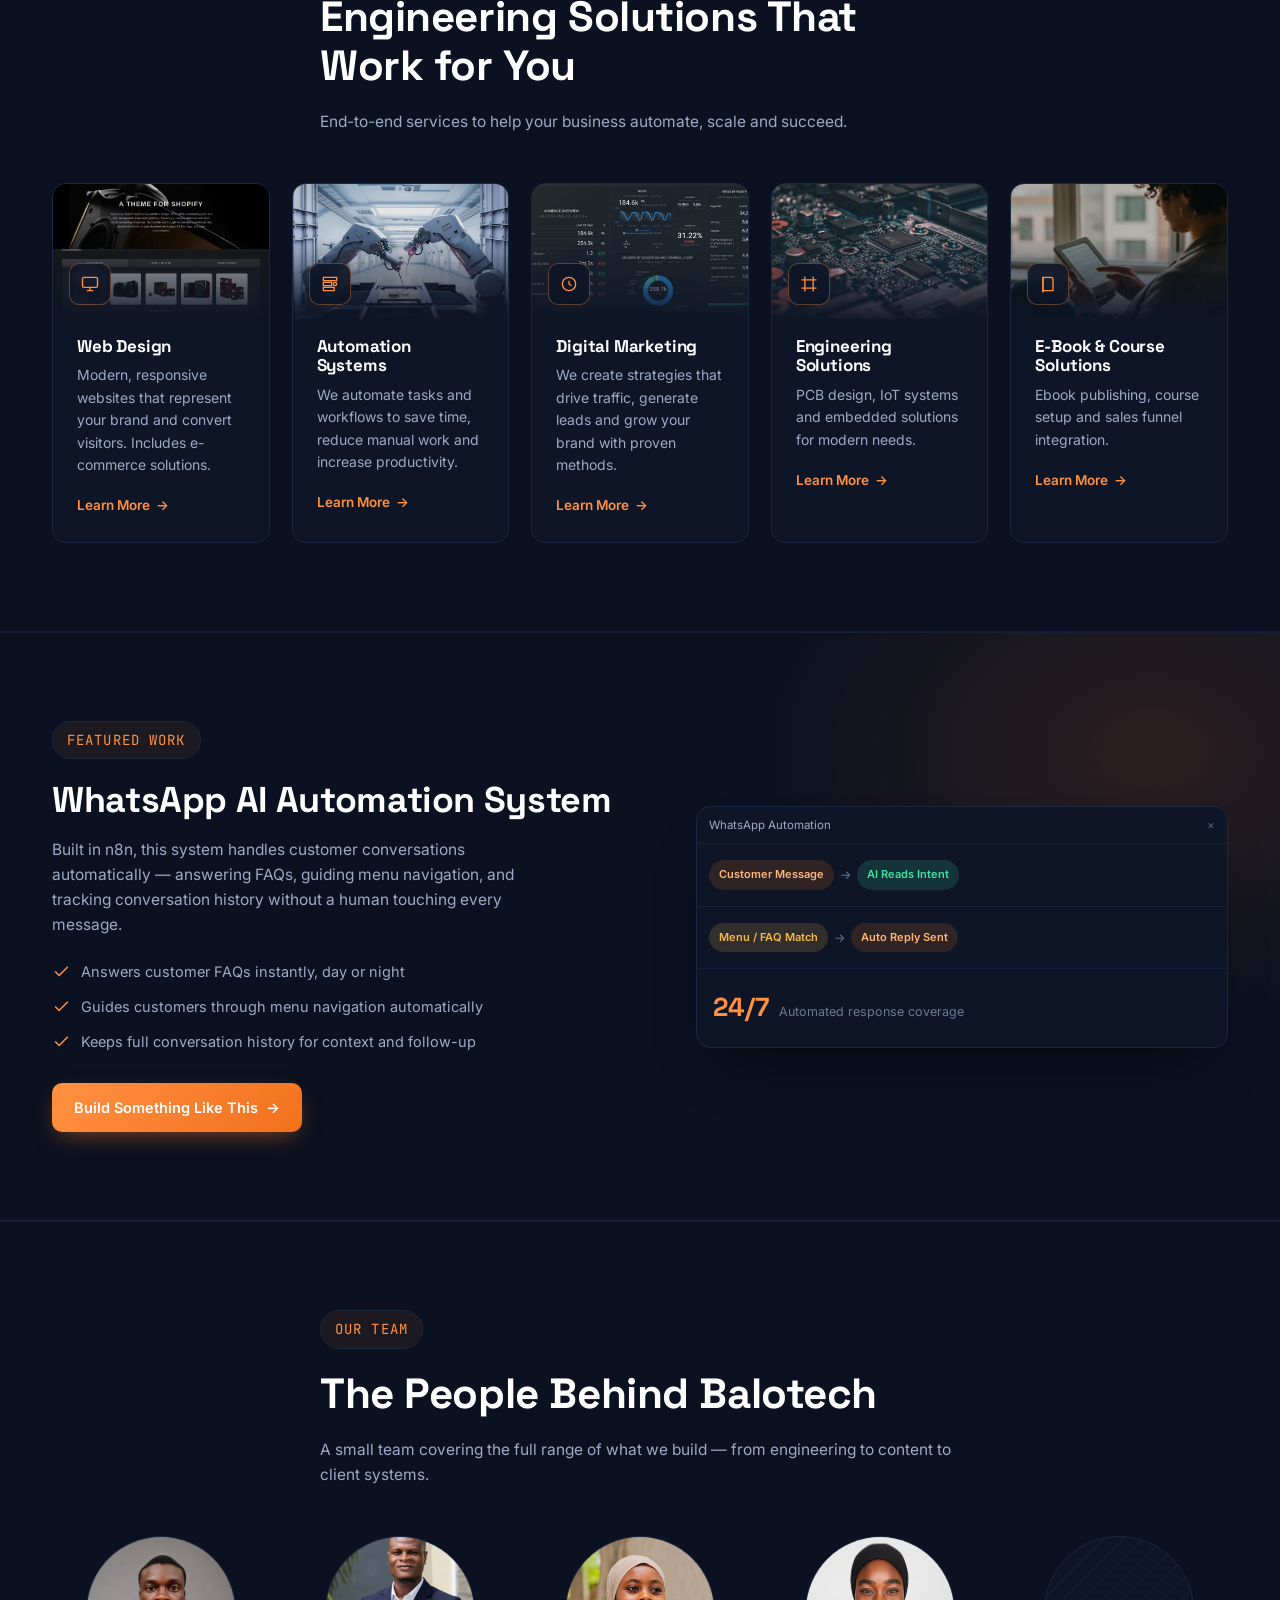
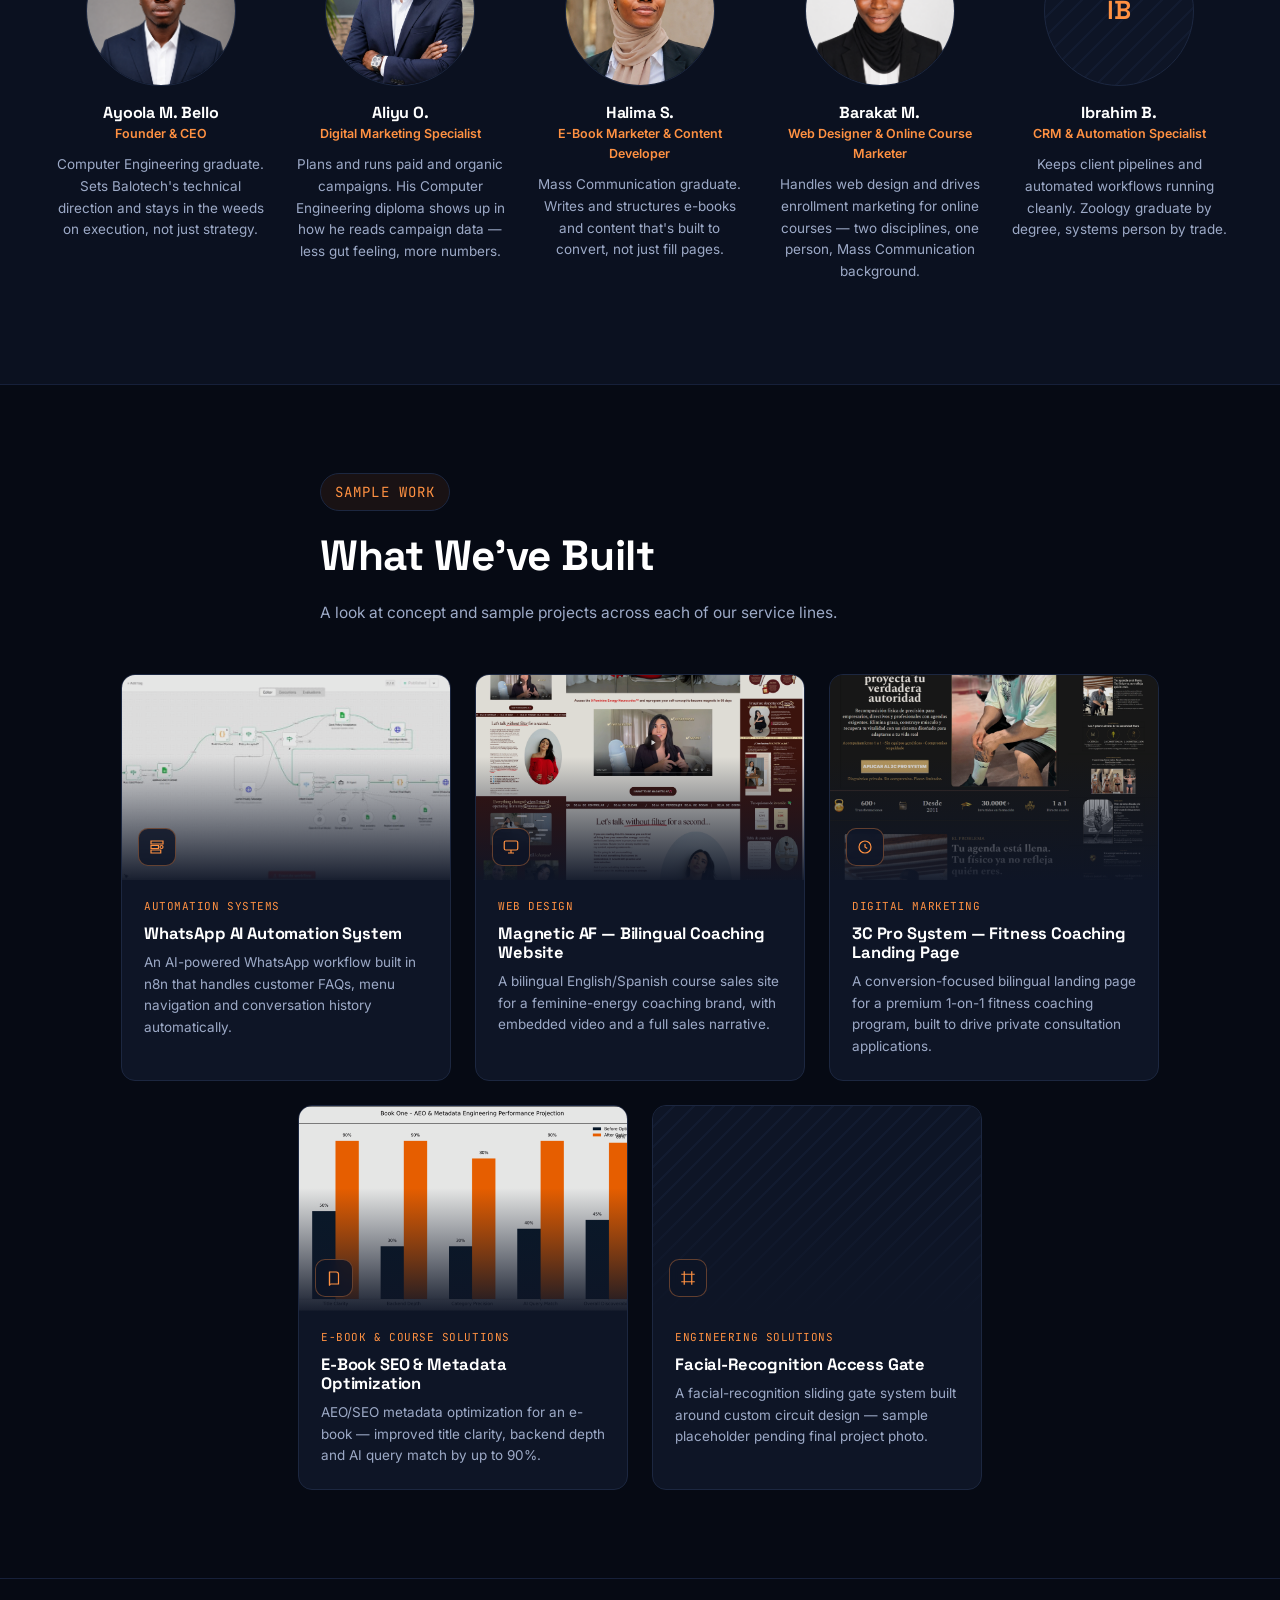
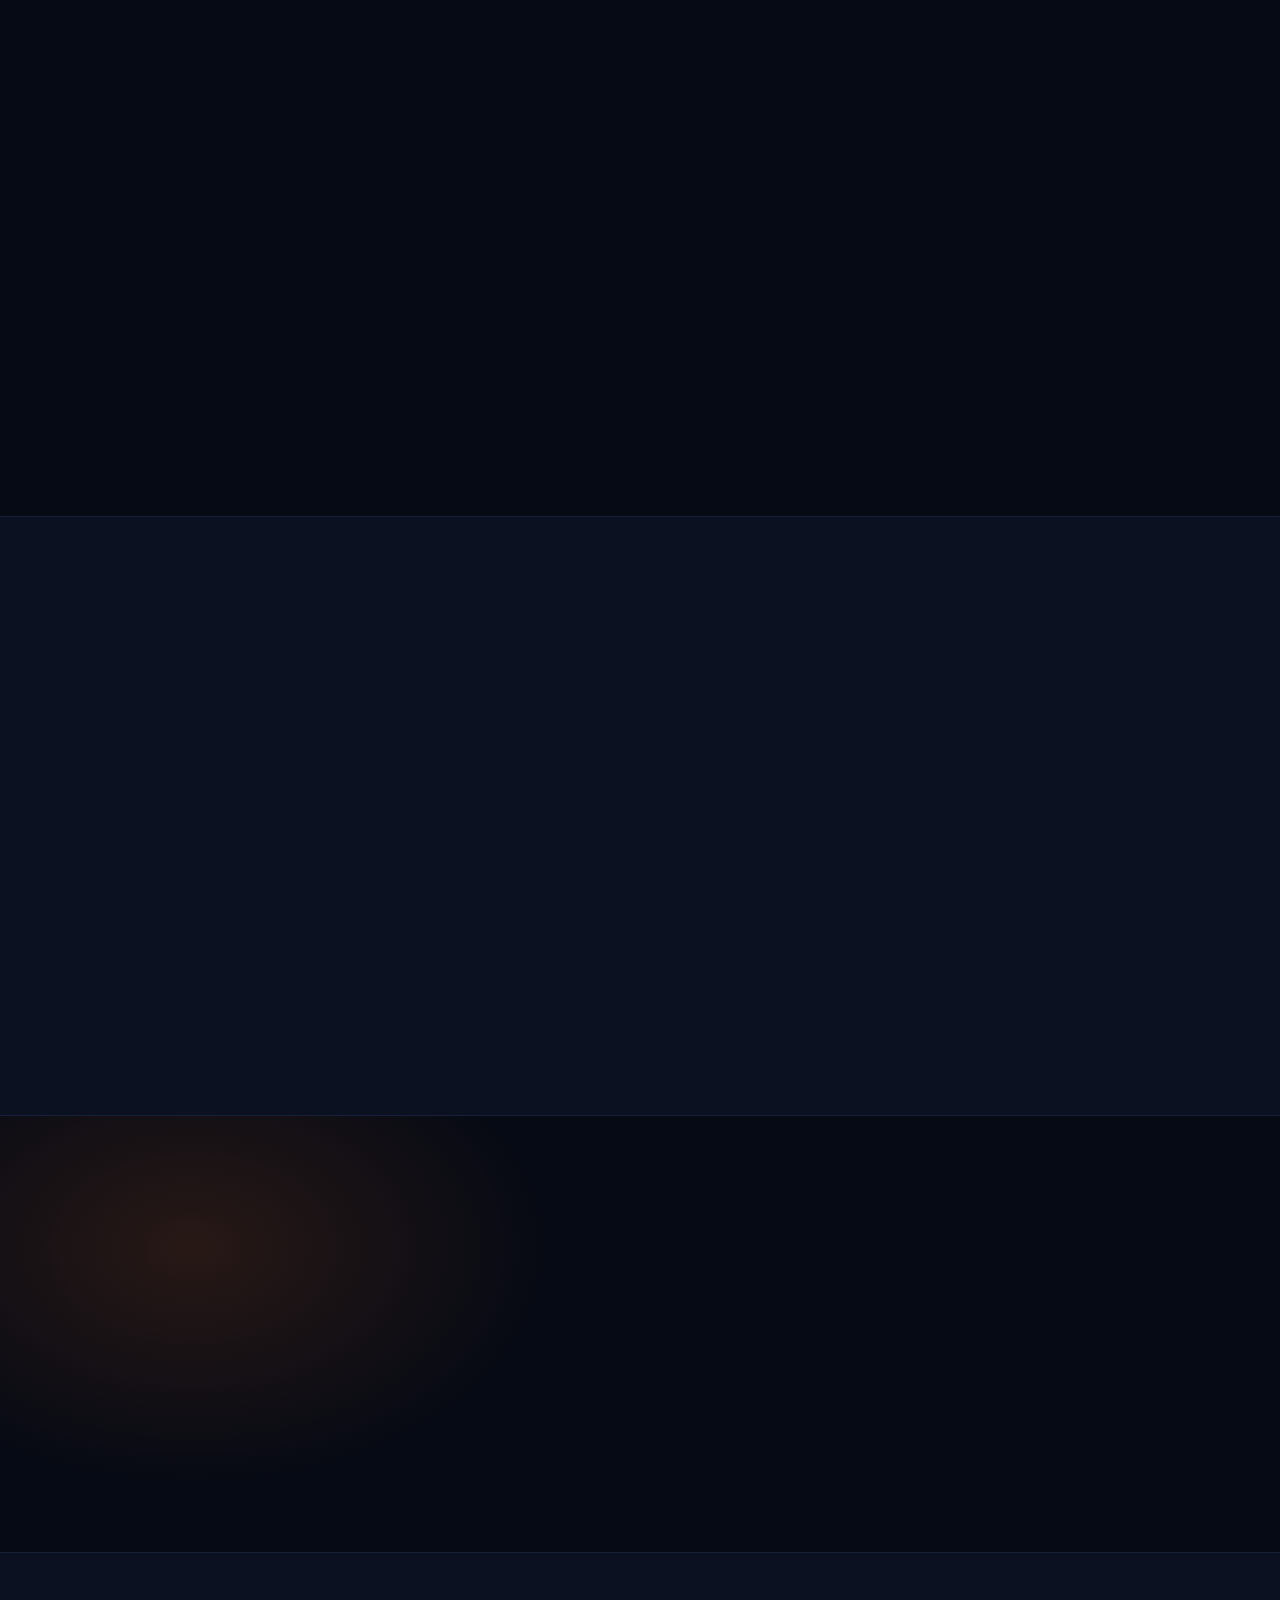
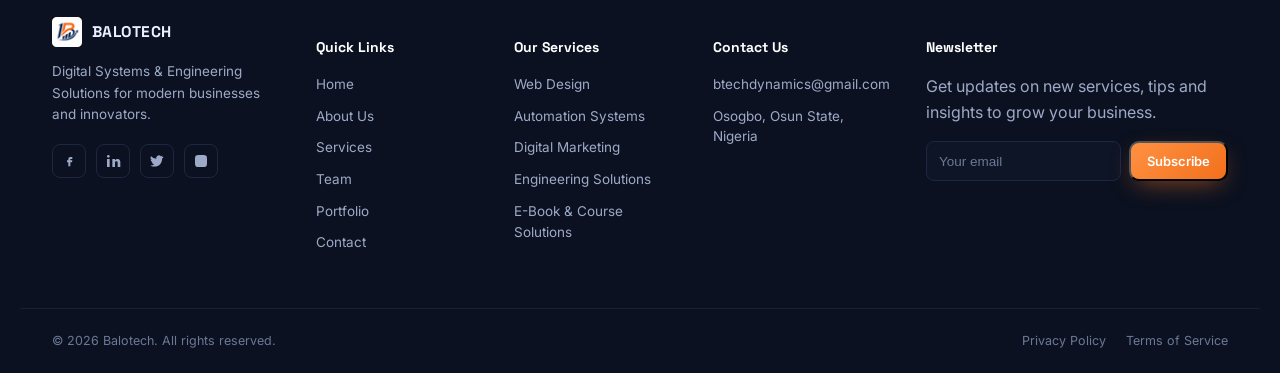
==== commit ebc6e553: "updated html" ====
--- a/index.html
+++ b/index.html
@@ -529,7 +529,7 @@
         <h2>Ready to Build Something Amazing?</h2>
         <p>Let's turn your ideas into powerful digital solutions.</p>
         <div class="hero-actions">
-          <a href="mailto:hello@balotech.com" class="btn btn-primary">Start Your Project Today <span class="arrow">→</span></a>
+          <a href="mailto:btechdynamics@gmail.com" class="btn btn-primary">Start Your Project Today <span class="arrow">→</span></a>
           <a href="https://wa.me/2349013544162" class="btn btn-outline" target="_blank" rel="noopener">Chat on WhatsApp</a>
         </div>
       </div>
@@ -592,8 +592,7 @@
 
     <div class="footer-col">
       <h4>Contact Us</h4>
-      <a href="mailto:hello@balotech.com">hello@balotech.com</a>
-      <a href="tel:+2349013544162">+234 901 354 4162</a>
+      <a href="mailto:btechdynamics@gmail.com">btechdynamics@gmail.com</a>
       <span class="footer-address">Osogbo, Osun State, Nigeria</span>
     </div>
 
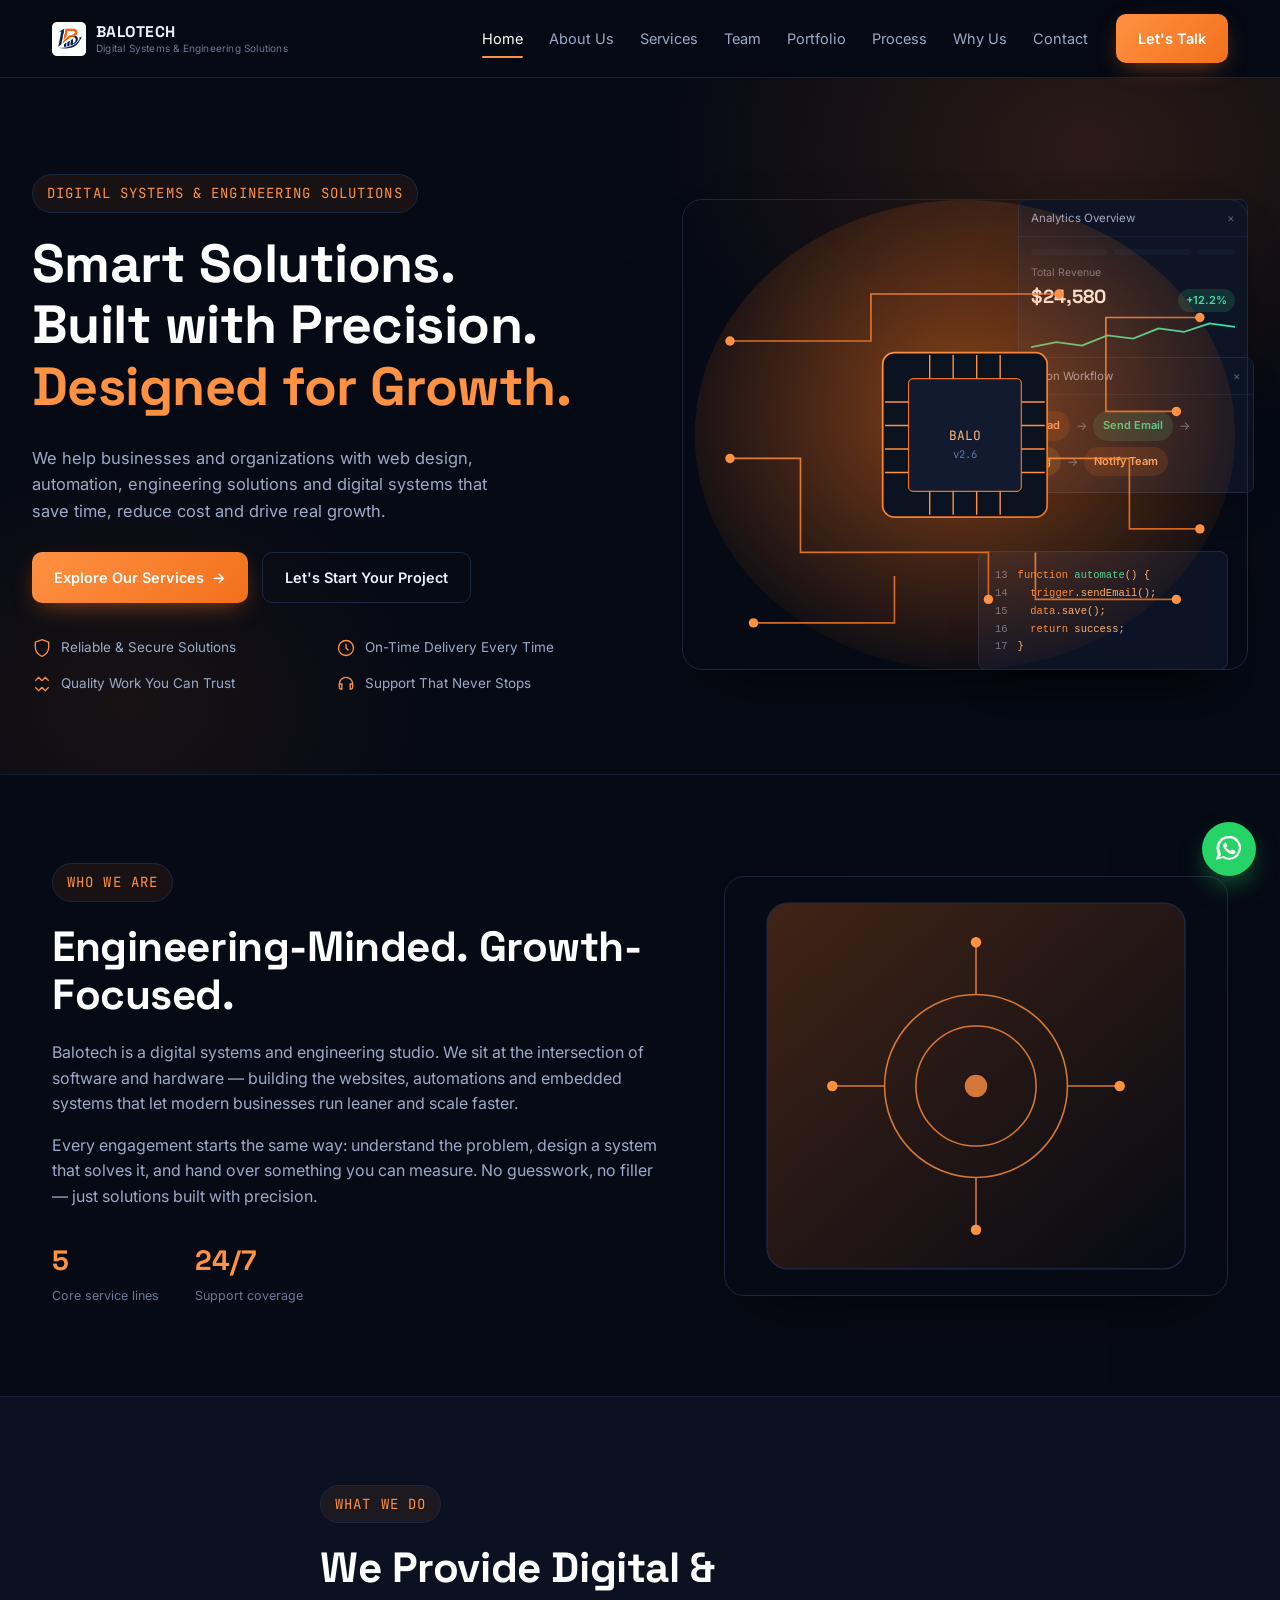
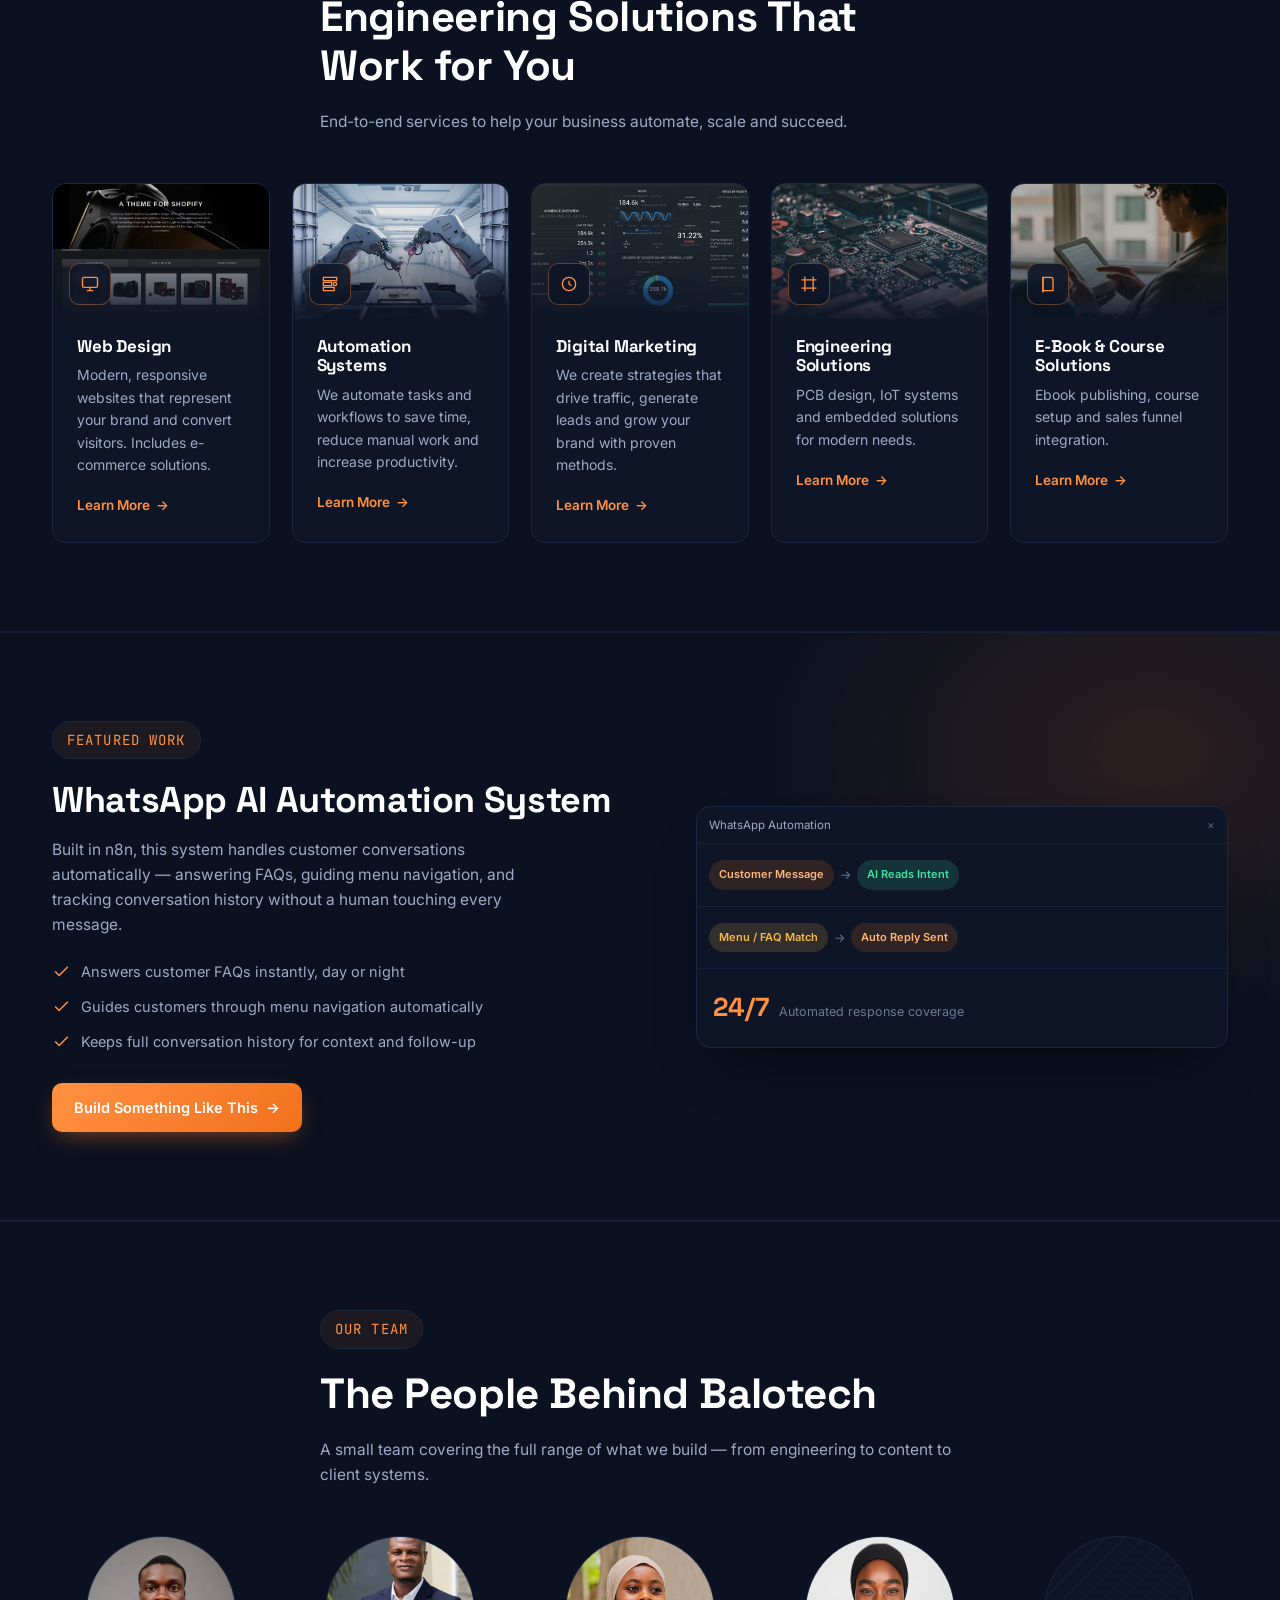
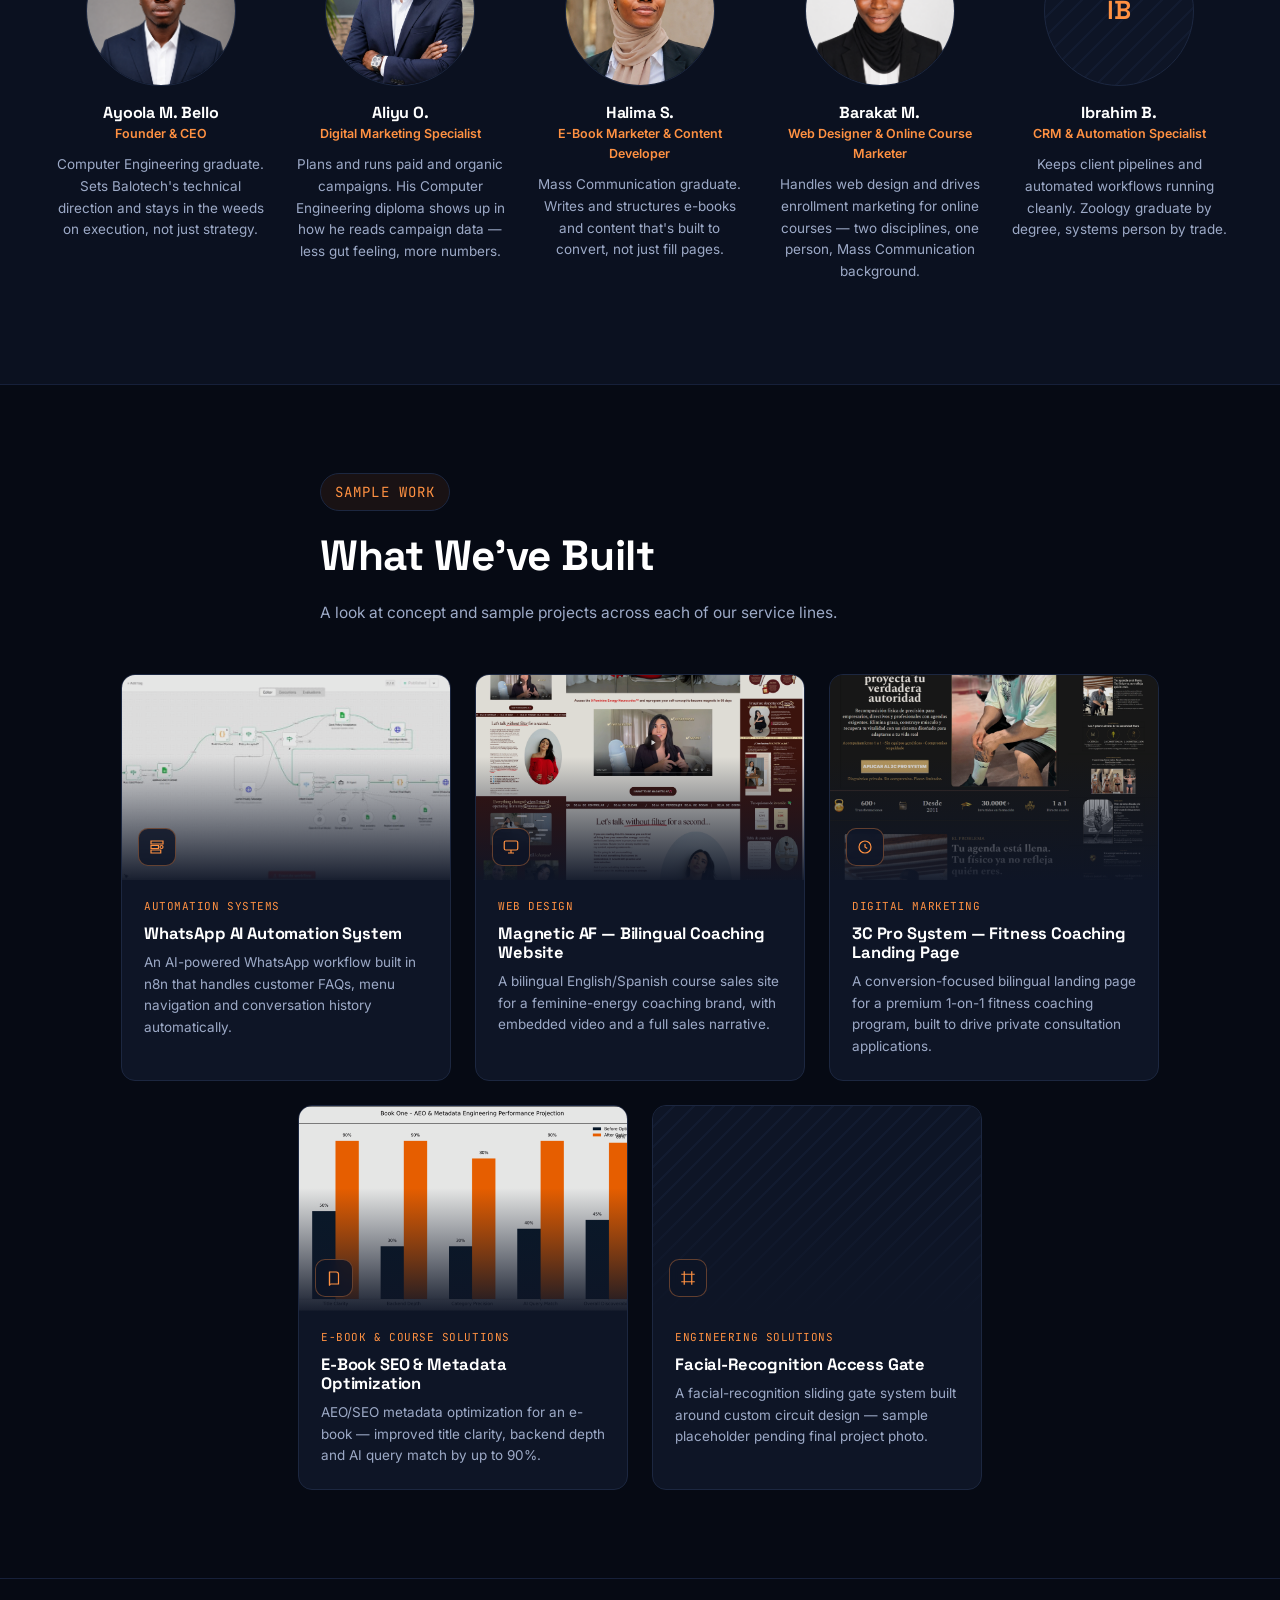
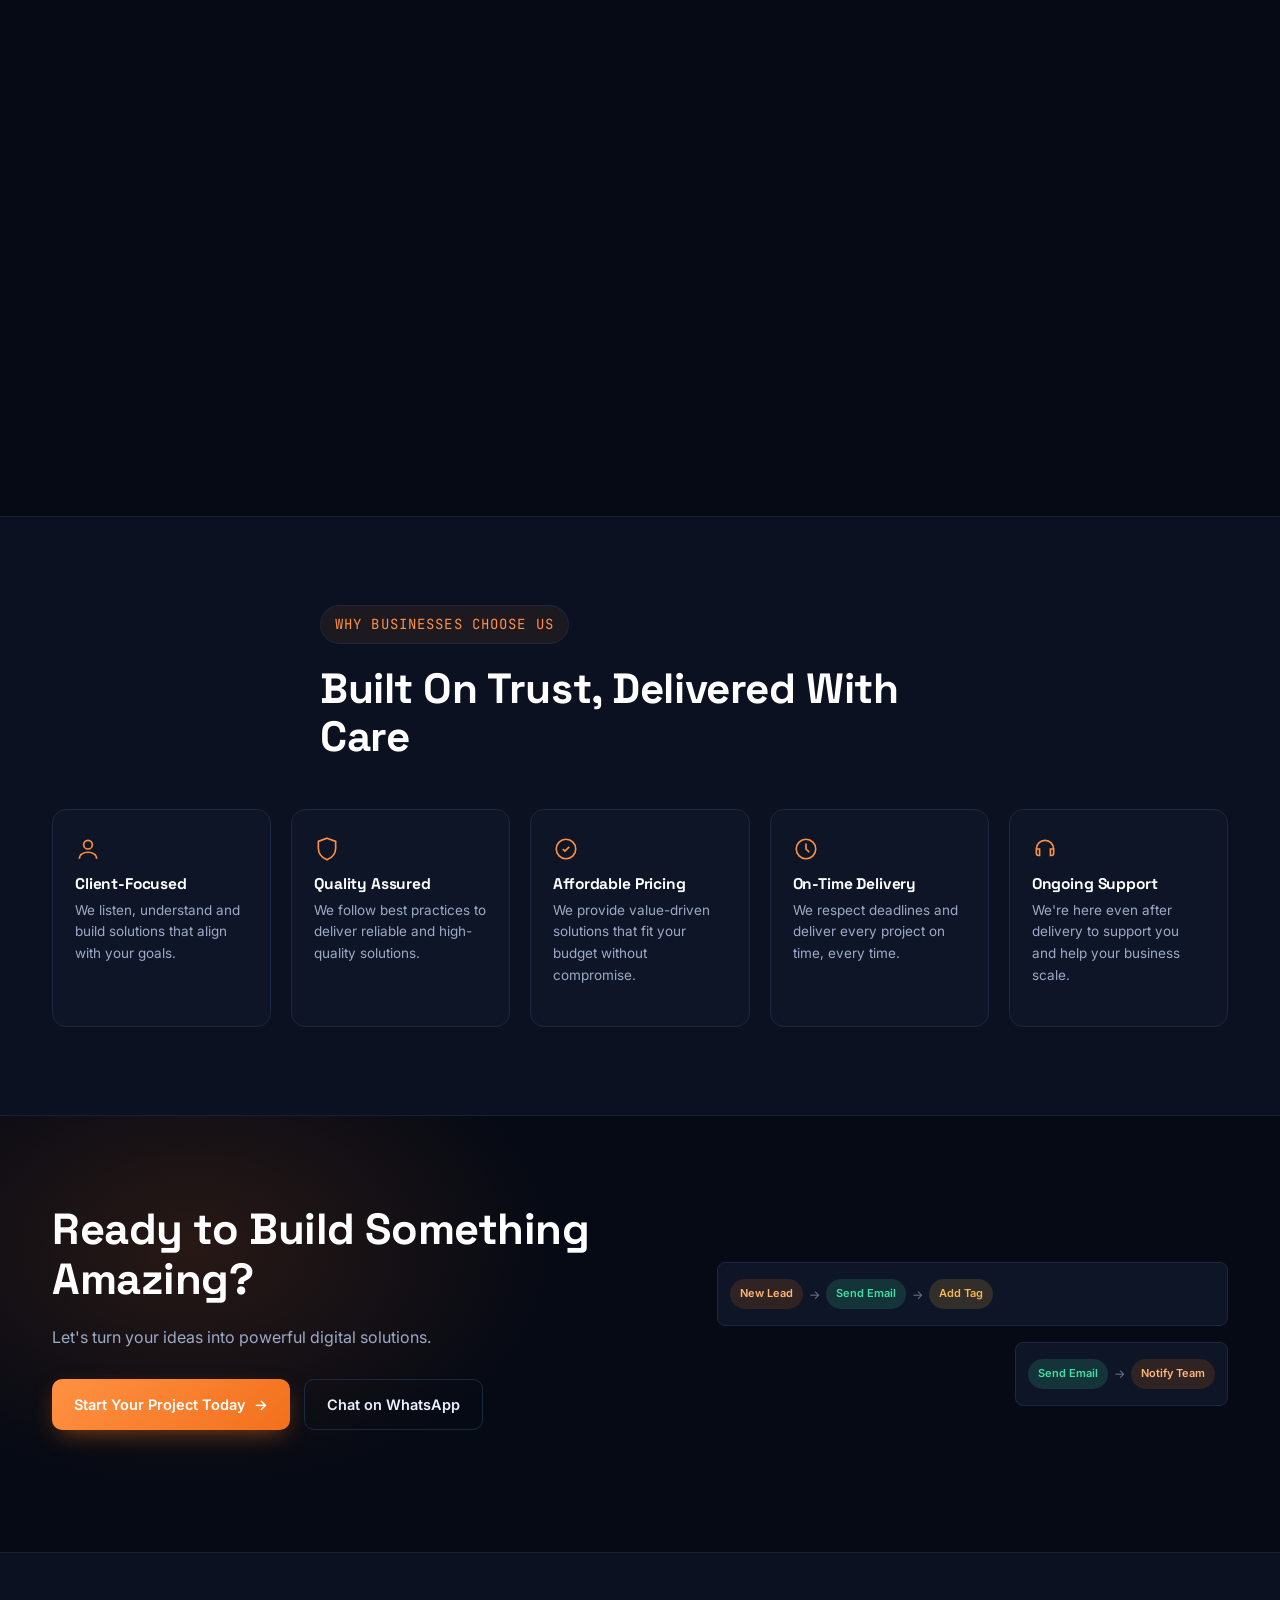
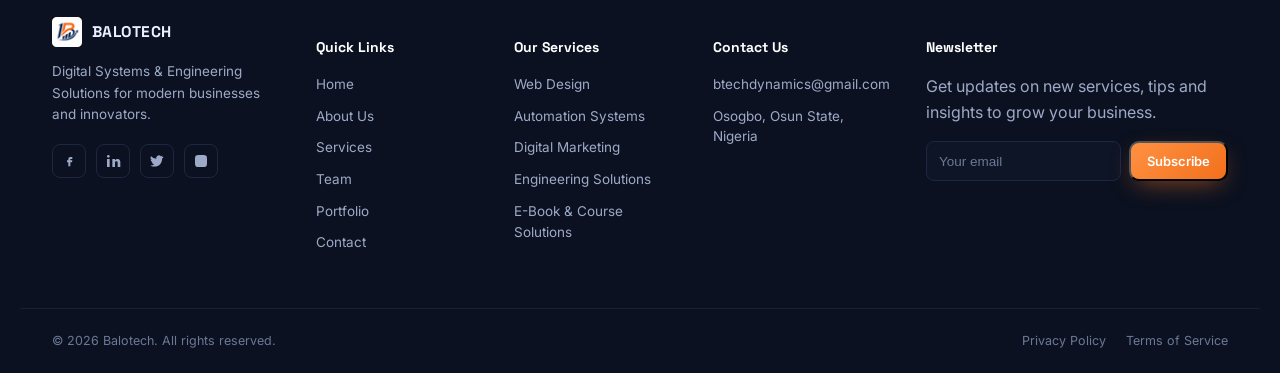
==== commit b498d2ca: "Updated social" ====
--- a/index.html
+++ b/index.html
@@ -564,9 +564,9 @@
       </a>
       <p>Digital Systems &amp; Engineering Solutions for modern businesses and innovators.</p>
       <div class="social-row">
-        <a href="#" aria-label="Facebook"><svg viewBox="0 0 24 24"><path d="M14 9h3V6h-3a3 3 0 00-3 3v2H9v3h2v6h3v-6h2.5l.5-3H14z"/></svg></a>
-        <a href="#" aria-label="LinkedIn"><svg viewBox="0 0 24 24"><rect x="3" y="9" width="4" height="12"/><circle cx="5" cy="5" r="2"/><path d="M11 9h4v2c1-1.5 2.5-2 4-2 3 0 4 2 4 5v7h-4v-6c0-1.5-.5-2.5-2-2.5s-2 1-2 2.5v6h-4z"/></svg></a>
-        <a href="#" aria-label="Twitter"><svg viewBox="0 0 24 24"><path d="M21 5.5c-.7.3-1.5.6-2.3.7.8-.5 1.4-1.3 1.7-2.3-.8.5-1.7.8-2.6 1a4 4 0 00-6.9 3.7A11.5 11.5 0 013 4.9a4 4 0 001.2 5.4c-.6 0-1.2-.2-1.7-.5v.1c0 2 1.4 3.6 3.3 4a4 4 0 01-1.8.1c.5 1.6 2 2.8 3.8 2.8A8 8 0 012 18.6a11.4 11.4 0 006.2 1.8c7.4 0 11.5-6.2 11.5-11.5v-.5c.8-.6 1.5-1.3 2-2.1z"/></svg></a>
+        <a href="https://www.facebook.com/profile.php?id=61585001874698" aria-label="Facebook"><svg viewBox="0 0 24 24"><path d="M14 9h3V6h-3a3 3 0 00-3 3v2H9v3h2v6h3v-6h2.5l.5-3H14z"/></svg></a>
+        <a href="https://www.linkedin.com/in/ayoola-muhammad-bello-542769419?utm_source=share_via&utm_content=profile&utm_medium=member_android" aria-label="LinkedIn"><svg viewBox="0 0 24 24"><rect x="3" y="9" width="4" height="12"/><circle cx="5" cy="5" r="2"/><path d="M11 9h4v2c1-1.5 2.5-2 4-2 3 0 4 2 4 5v7h-4v-6c0-1.5-.5-2.5-2-2.5s-2 1-2 2.5v6h-4z"/></svg></a>
+        <a href="https://x.com/balotechqq" aria-label="X"><svg viewBox="0 0 24 24"><path d="M21 5.5c-.7.3-1.5.6-2.3.7.8-.5 1.4-1.3 1.7-2.3-.8.5-1.7.8-2.6 1a4 4 0 00-6.9 3.7A11.5 11.5 0 013 4.9a4 4 0 001.2 5.4c-.6 0-1.2-.2-1.7-.5v.1c0 2 1.4 3.6 3.3 4a4 4 0 01-1.8.1c.5 1.6 2 2.8 3.8 2.8A8 8 0 012 18.6a11.4 11.4 0 006.2 1.8c7.4 0 11.5-6.2 11.5-11.5v-.5c.8-.6 1.5-1.3 2-2.1z"/></svg></a>
         <a href="#" aria-label="Instagram"><svg viewBox="0 0 24 24"><rect x="3" y="3" width="18" height="18" rx="5"/><circle cx="12" cy="12" r="4"/><circle cx="17.5" cy="6.5" r="1"/></svg></a>
       </div>
     </div>
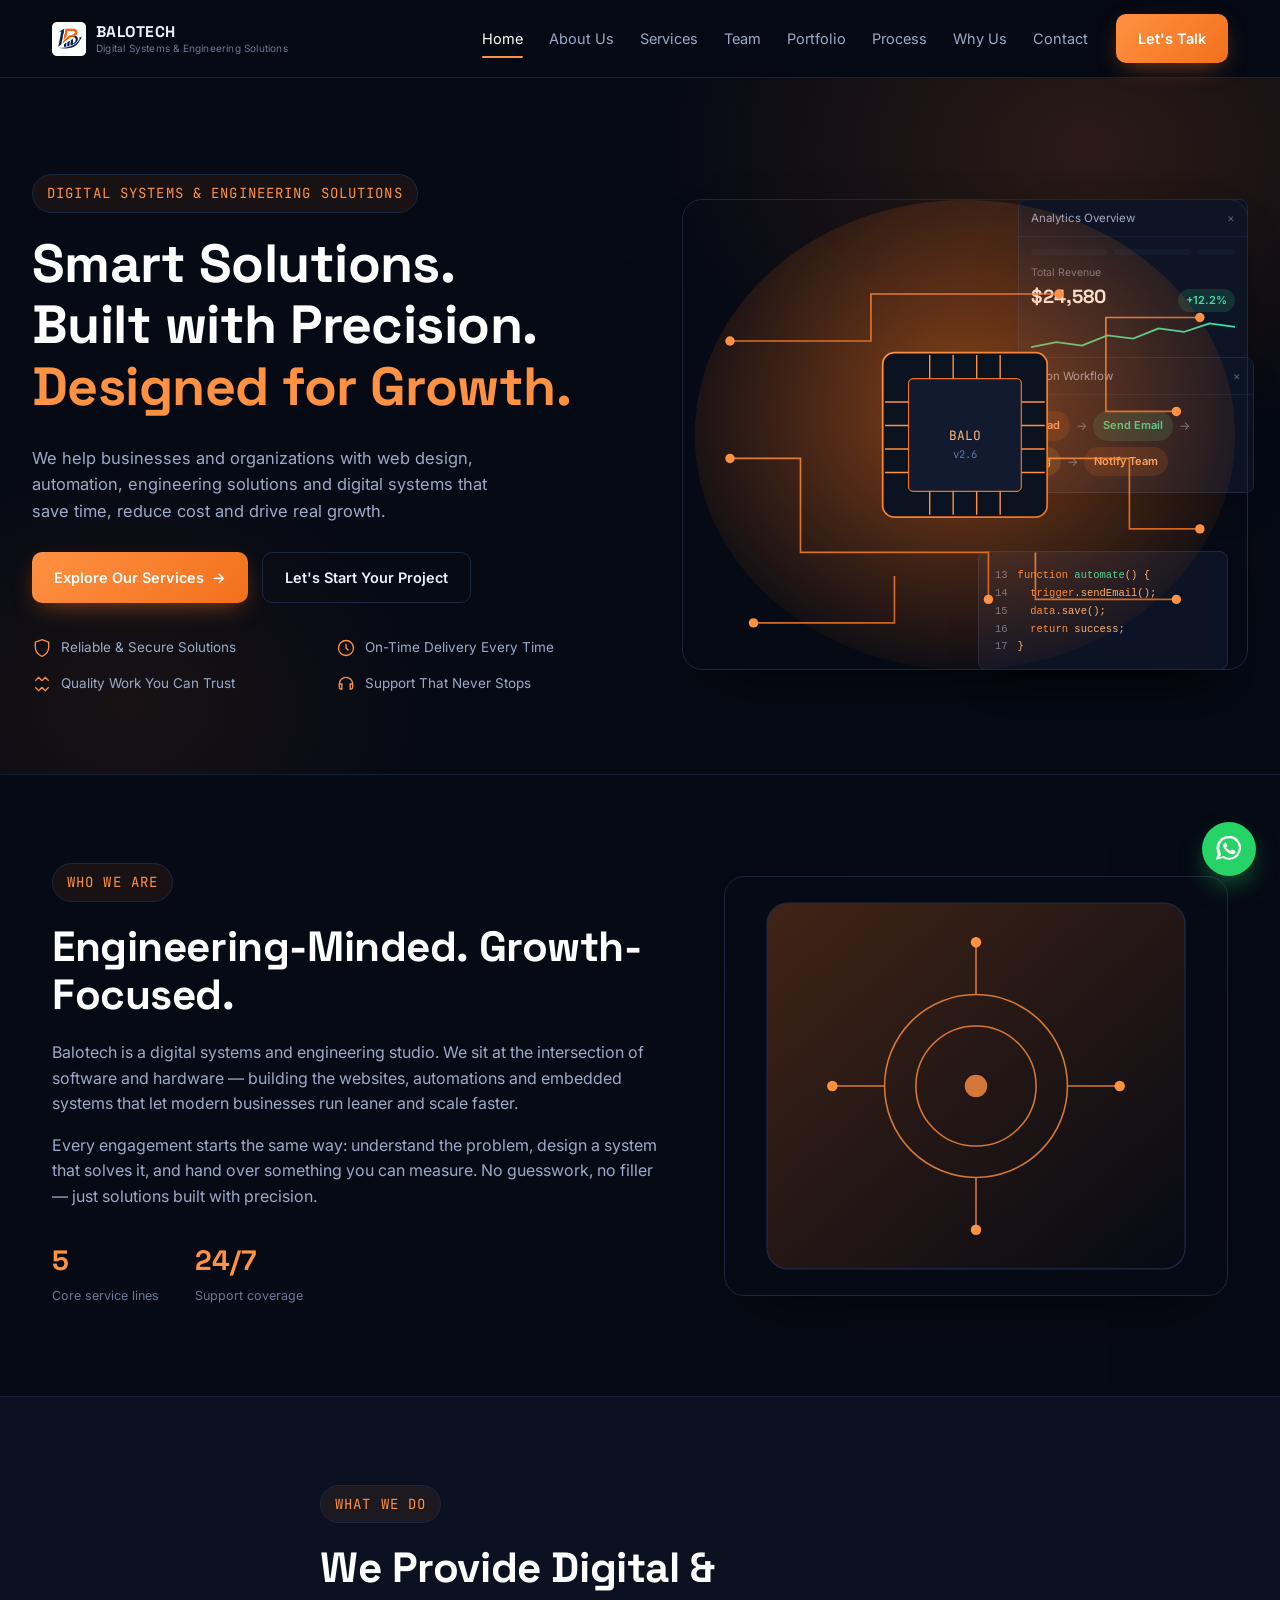
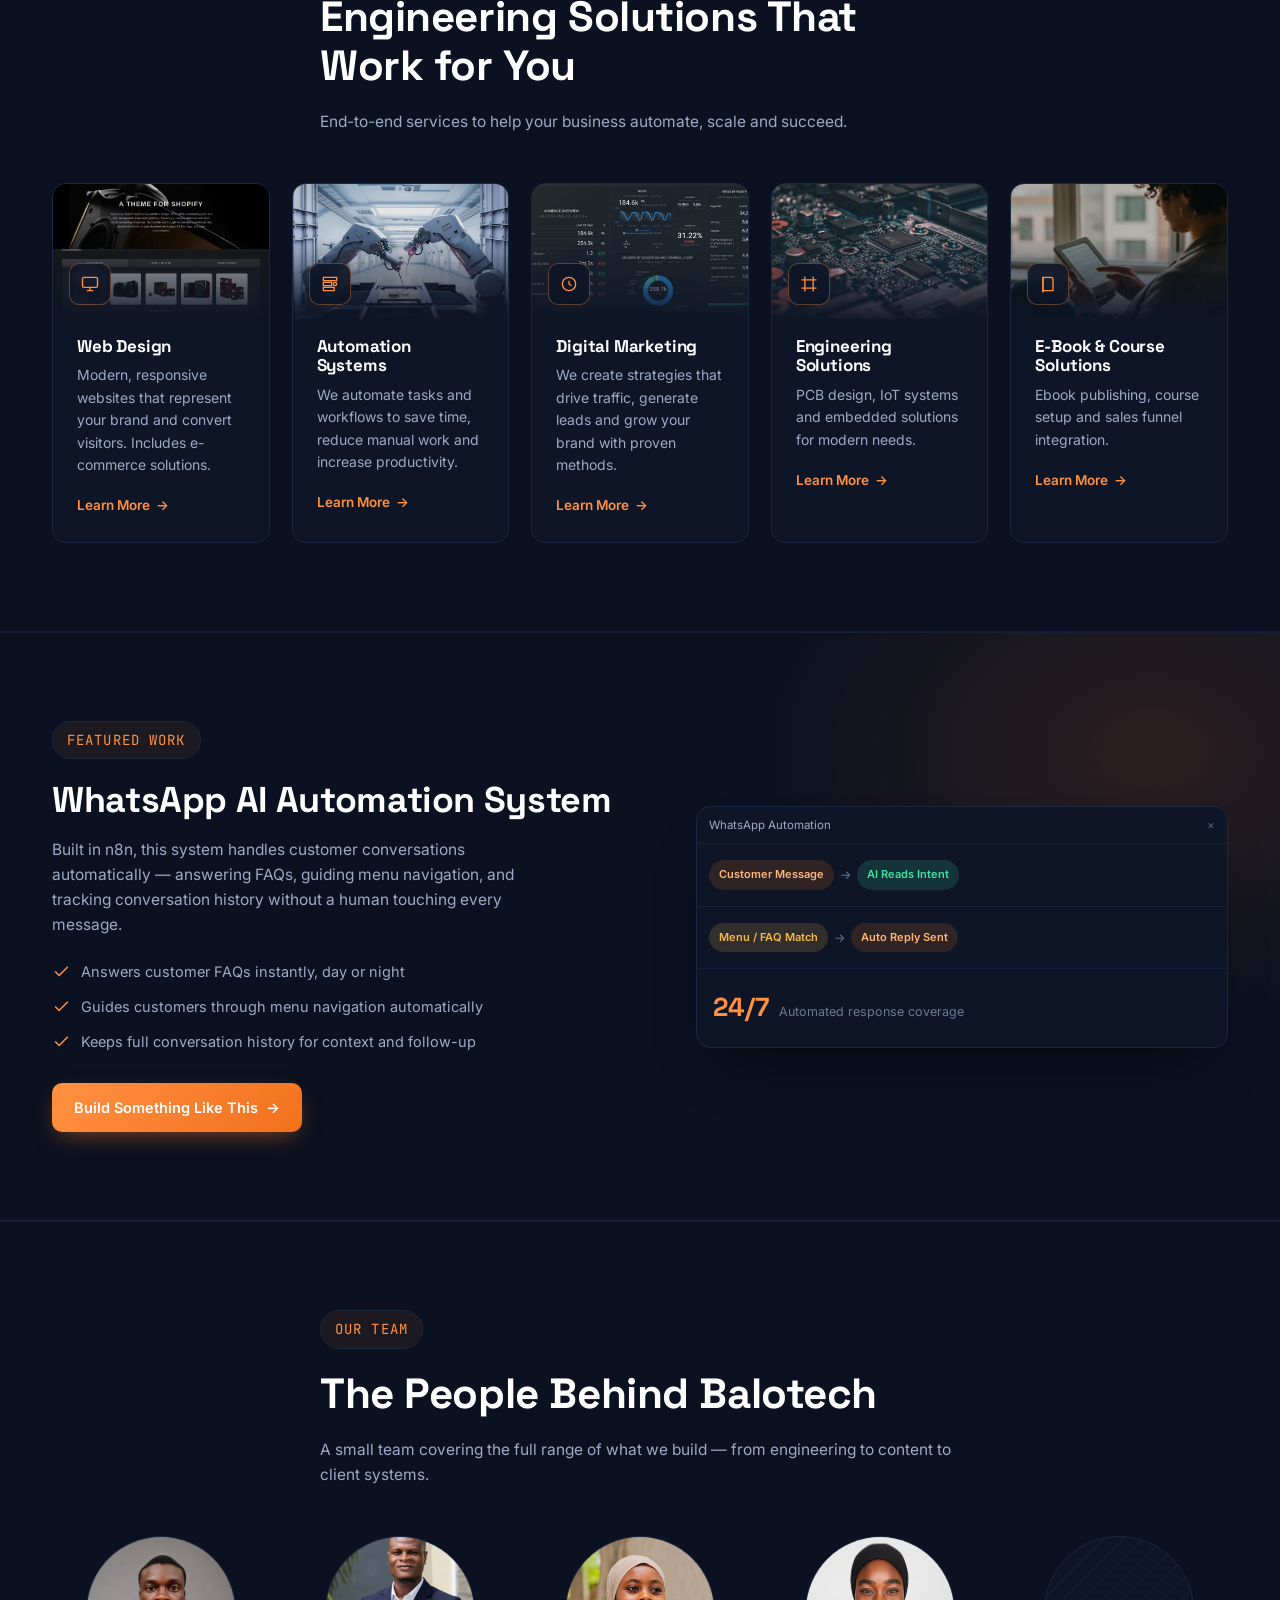
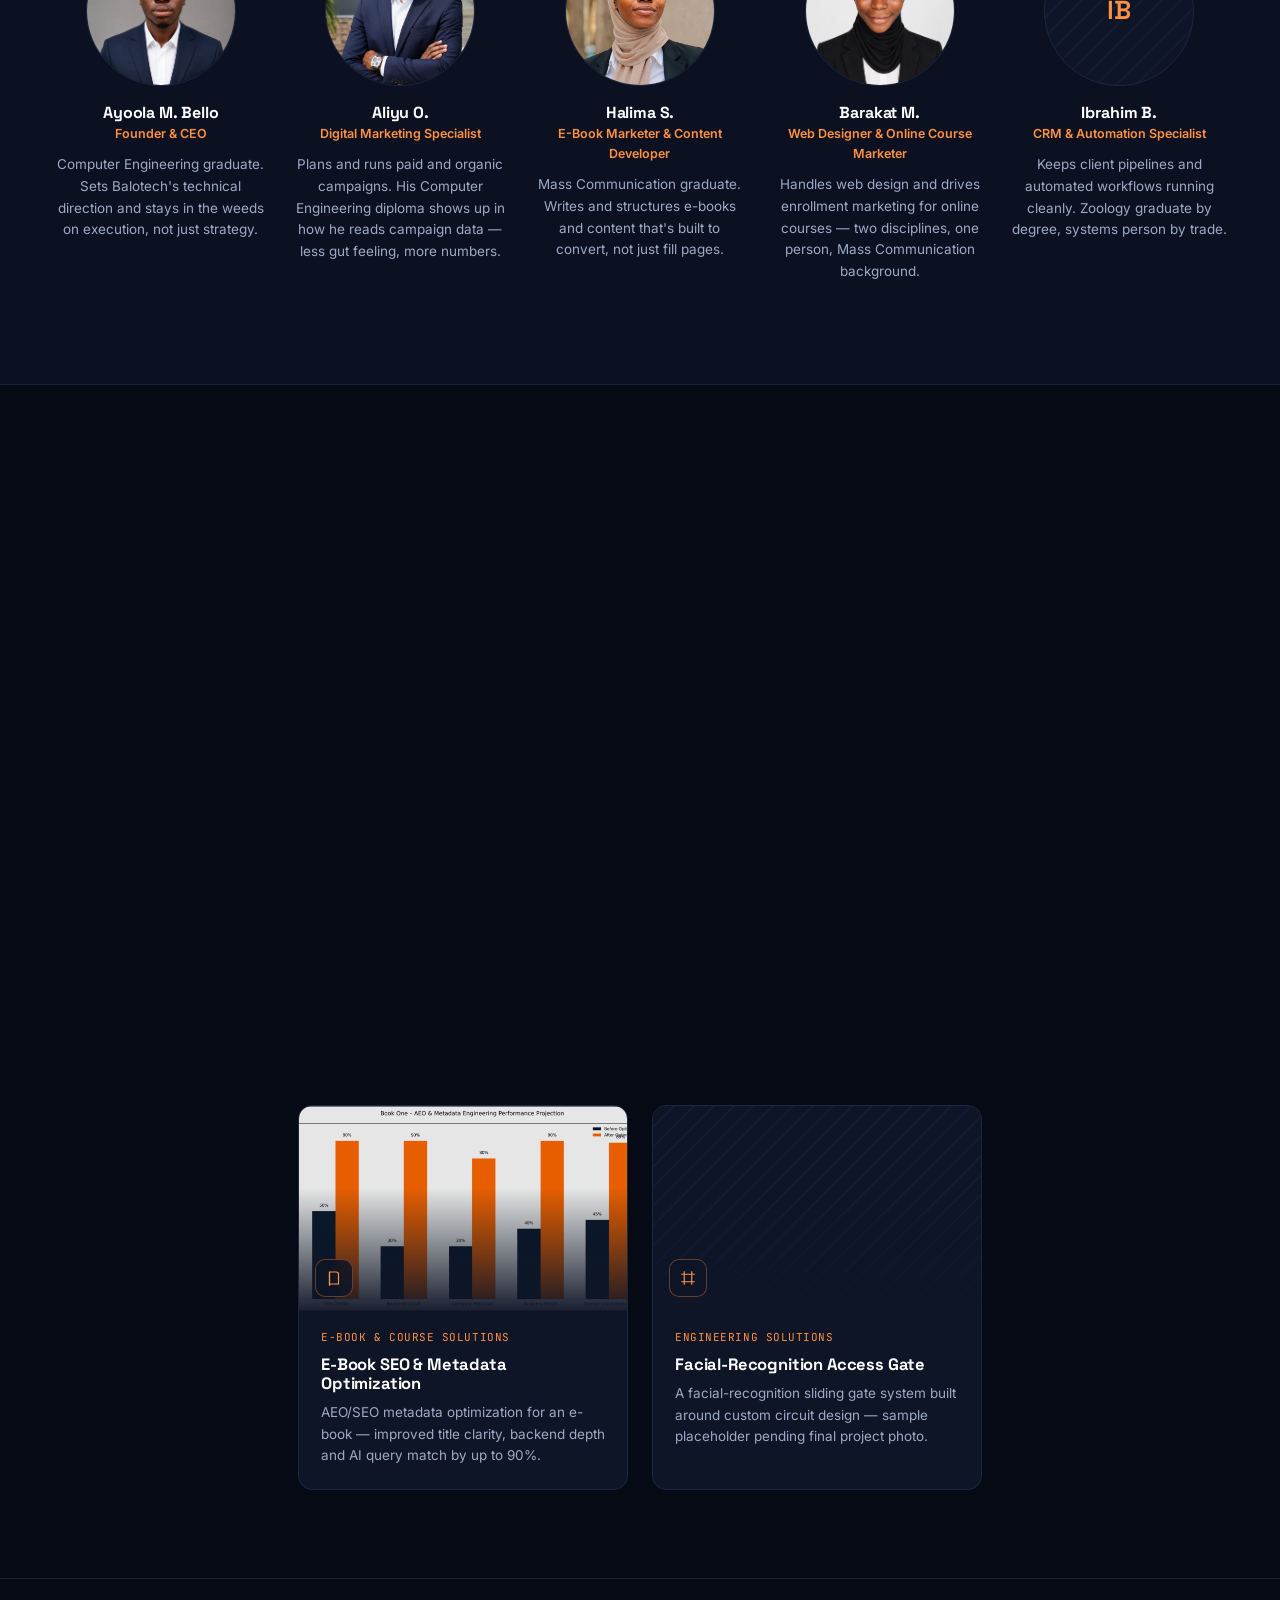
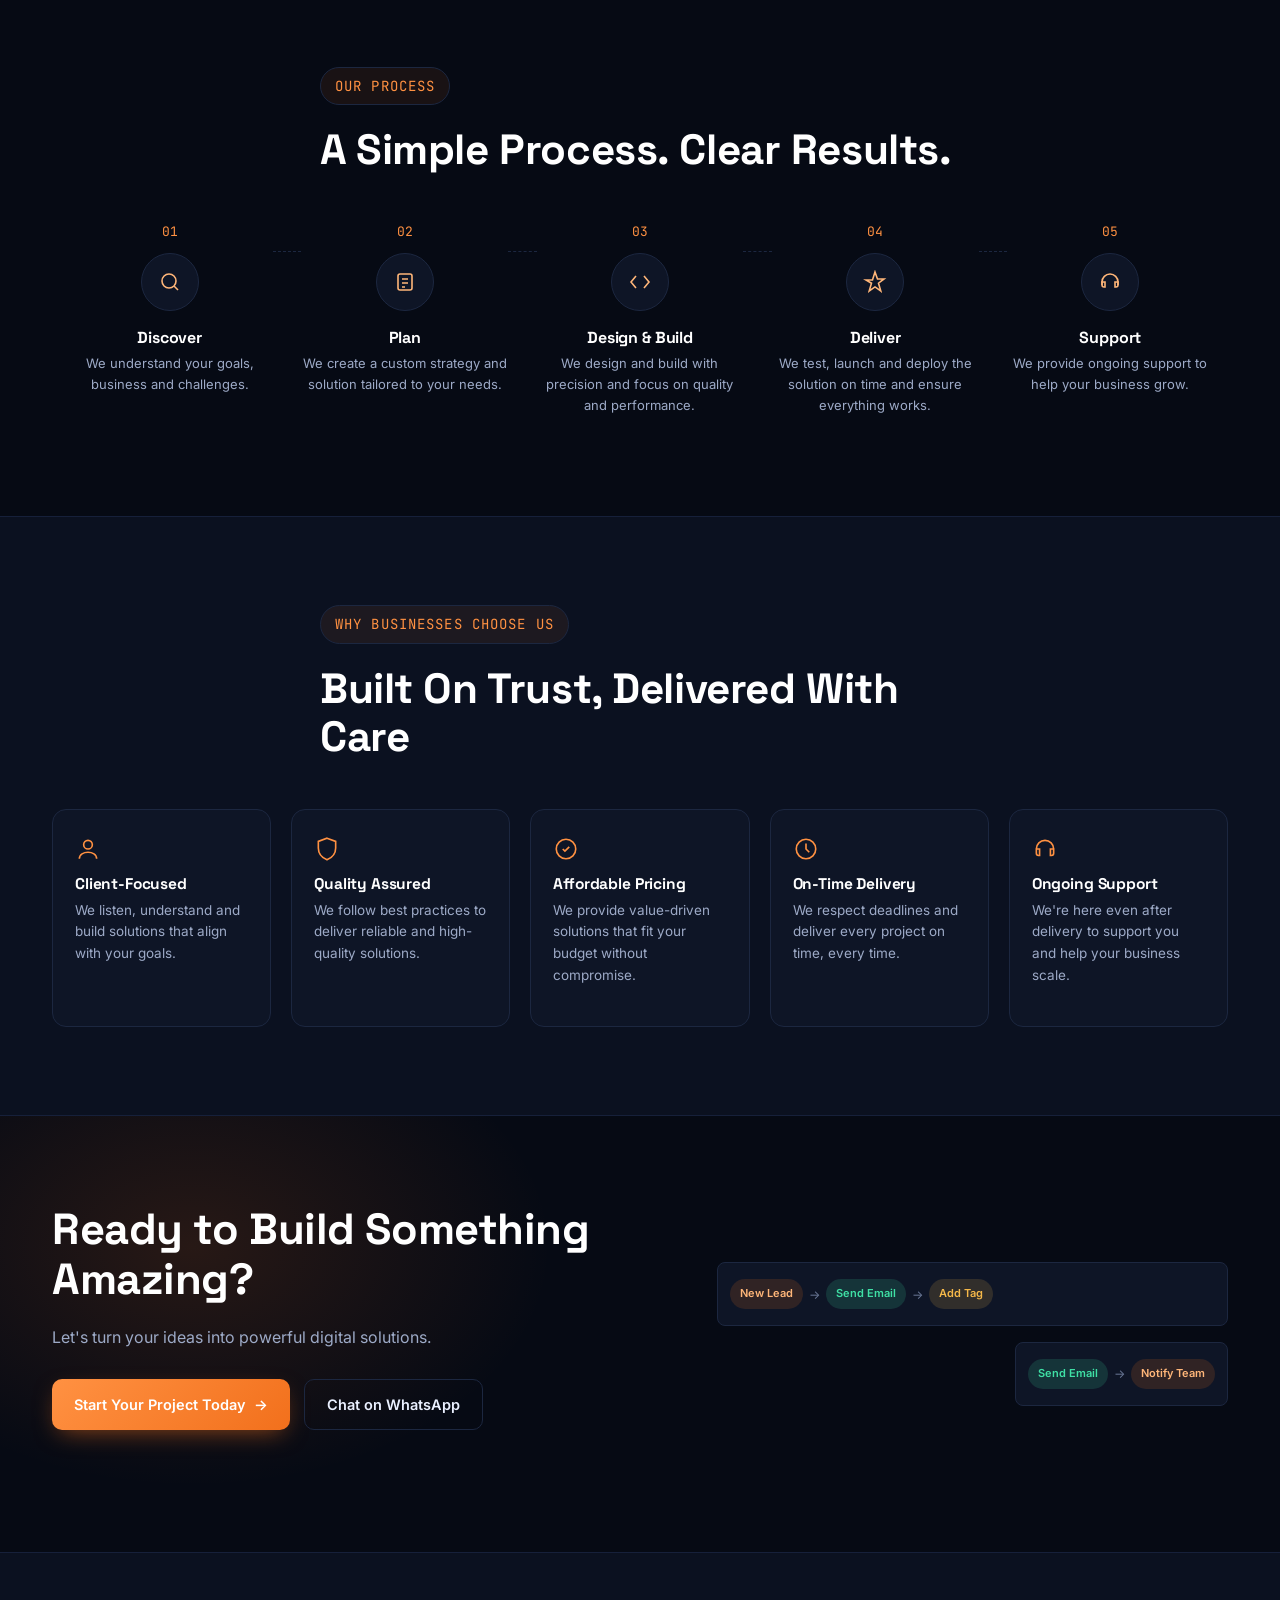
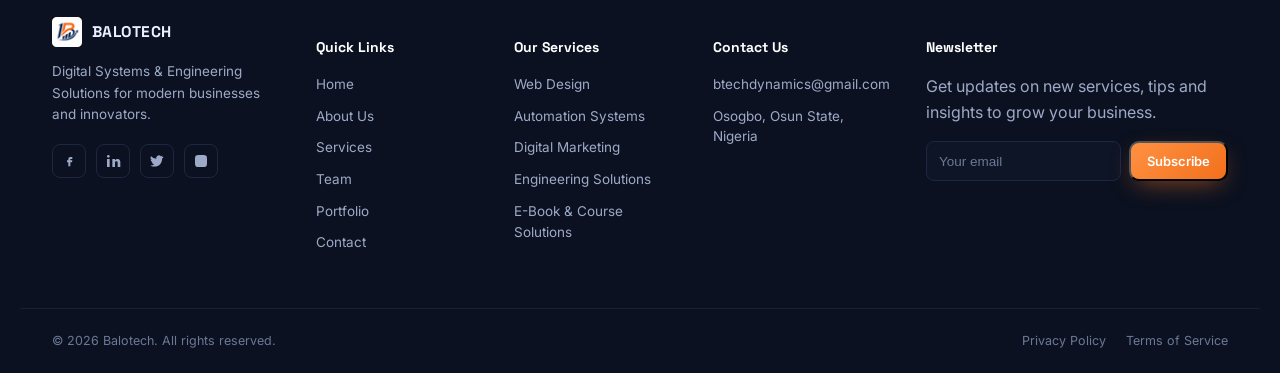
==== commit 089f471d: "SEO Updated" ====
--- a/index.html
+++ b/index.html
@@ -5,6 +5,41 @@
 <meta name="viewport" content="width=device-width, initial-scale=1.0">
 <title>Balotech — Digital Systems &amp; Engineering Solutions</title>
 <meta name="description" content="Balotech helps businesses with web design, automation, digital marketing, engineering solutions and e-book/course systems that save time, reduce cost and drive growth.">
+<link rel="canonical" href="https://balotech1.github.io/Btech/">
+
+<!-- Open Graph (Facebook, LinkedIn, WhatsApp previews) -->
+<meta property="og:type" content="website">
+<meta property="og:site_name" content="Balotech">
+<meta property="og:title" content="Balotech — Digital Systems &amp; Engineering Solutions">
+<meta property="og:description" content="Balotech helps businesses with web design, automation, digital marketing, engineering solutions and e-book/course systems that save time, reduce cost and drive growth.">
+<meta property="og:url" content="https://balotech1.github.io/Btech/">
+<meta property="og:image" content="https://balotech1.github.io/Btech/images/logo-icon.png">
+
+<!-- Twitter Card -->
+<meta name="twitter:card" content="summary_large_image">
+<meta name="twitter:title" content="Balotech — Digital Systems &amp; Engineering Solutions">
+<meta name="twitter:description" content="Balotech helps businesses with web design, automation, digital marketing, engineering solutions and e-book/course systems that save time, reduce cost and drive growth.">
+<meta name="twitter:image" content="https://balotech1.github.io/Btech/images/logo-icon.png">
+
+<!-- Structured data: tells Google this page IS the Balotech company/brand,
+     and links it to your real social profiles -->
+<script type="application/ld+json">
+{
+  "@context": "https://schema.org",
+  "@type": "Organization",
+  "name": "Balotech",
+  "url": "https://balotech1.github.io/Btech/",
+  "logo": "https://balotech1.github.io/Btech/images/logo-icon.png",
+  "description": "Balotech helps businesses with web design, automation, digital marketing, engineering solutions and e-book/course systems.",
+  "email": "btechdynamics@gmail.com",
+  "sameAs": [
+    "https://www.facebook.com/profile.php?id=61585001874698",
+    "https://www.linkedin.com/in/ayoola-muhammad-bello-542769419",
+    "https://x.com/balotechqq"
+  ]
+}
+</script>
+
 <link rel="icon" type="image/png" href="images/favicon.png">
 <link rel="preconnect" href="https://fonts.googleapis.com">
 <link rel="preconnect" href="https://fonts.gstatic.com" crossorigin>
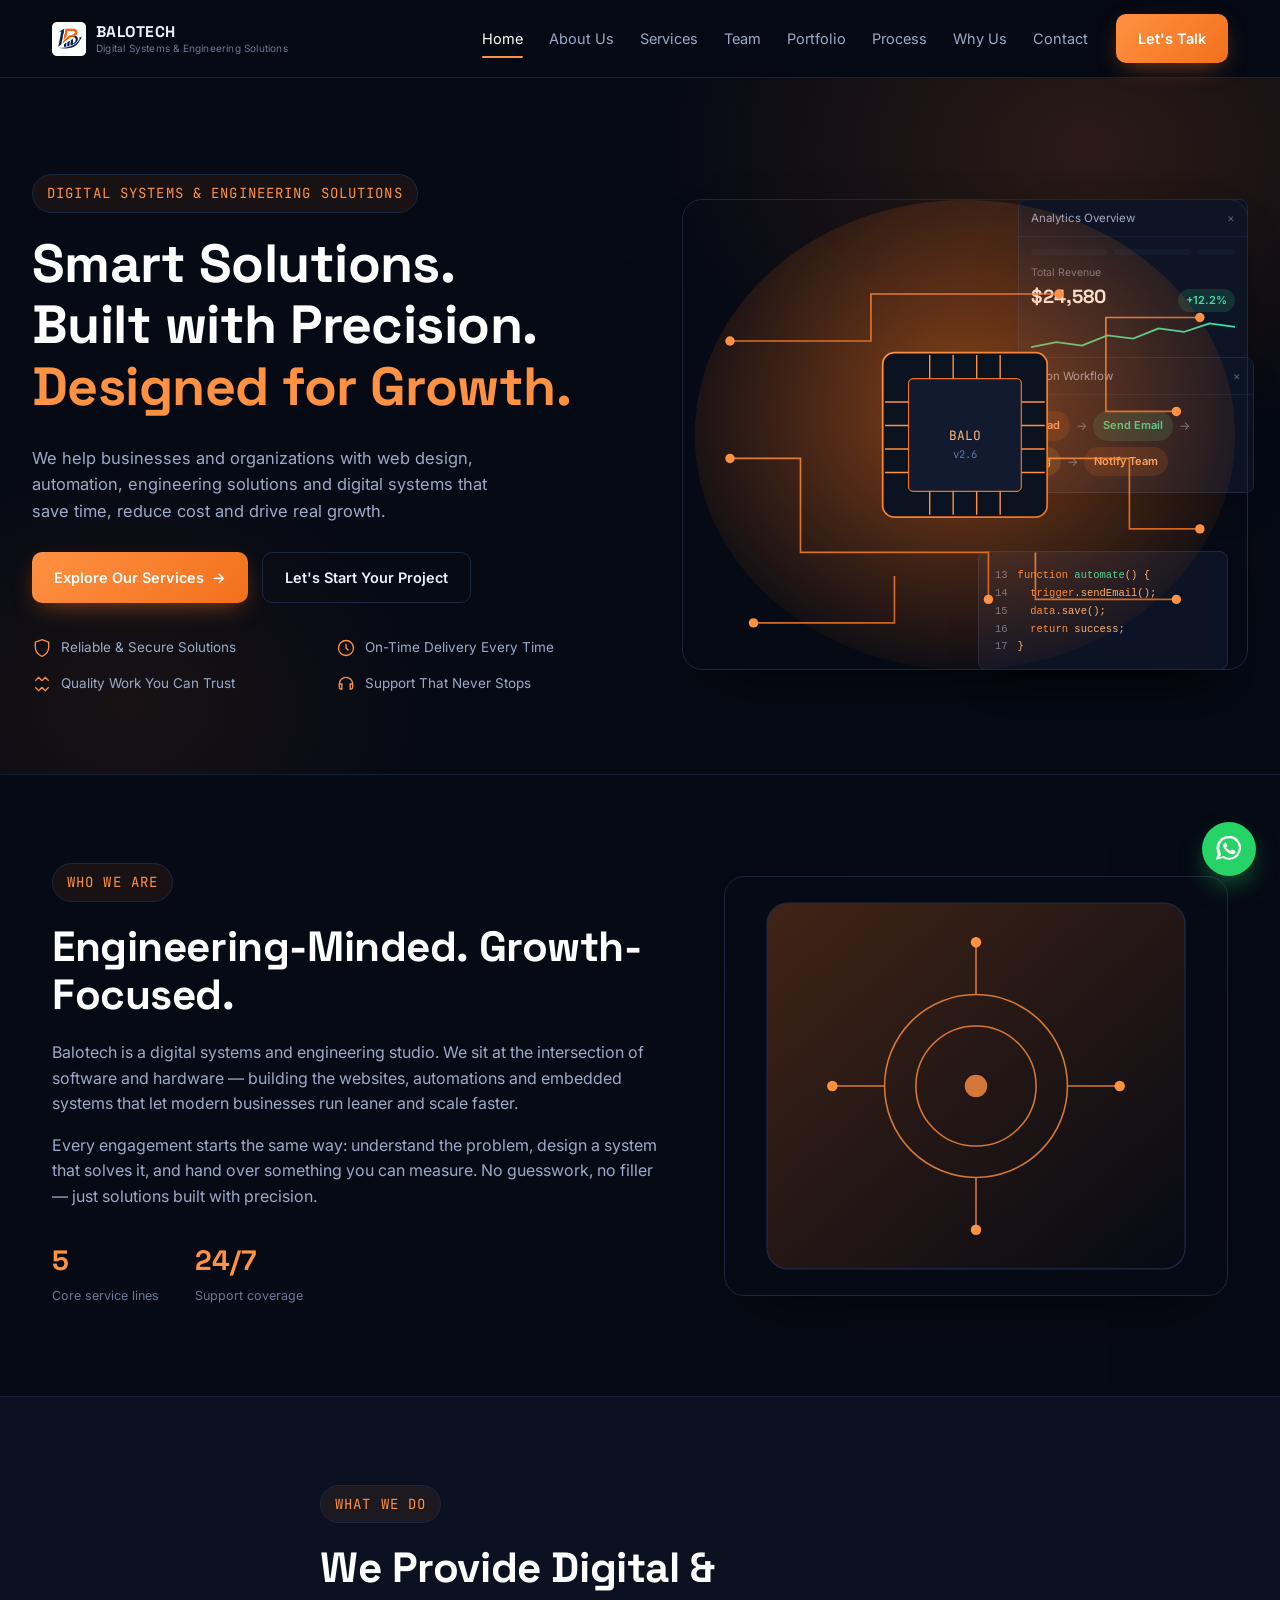
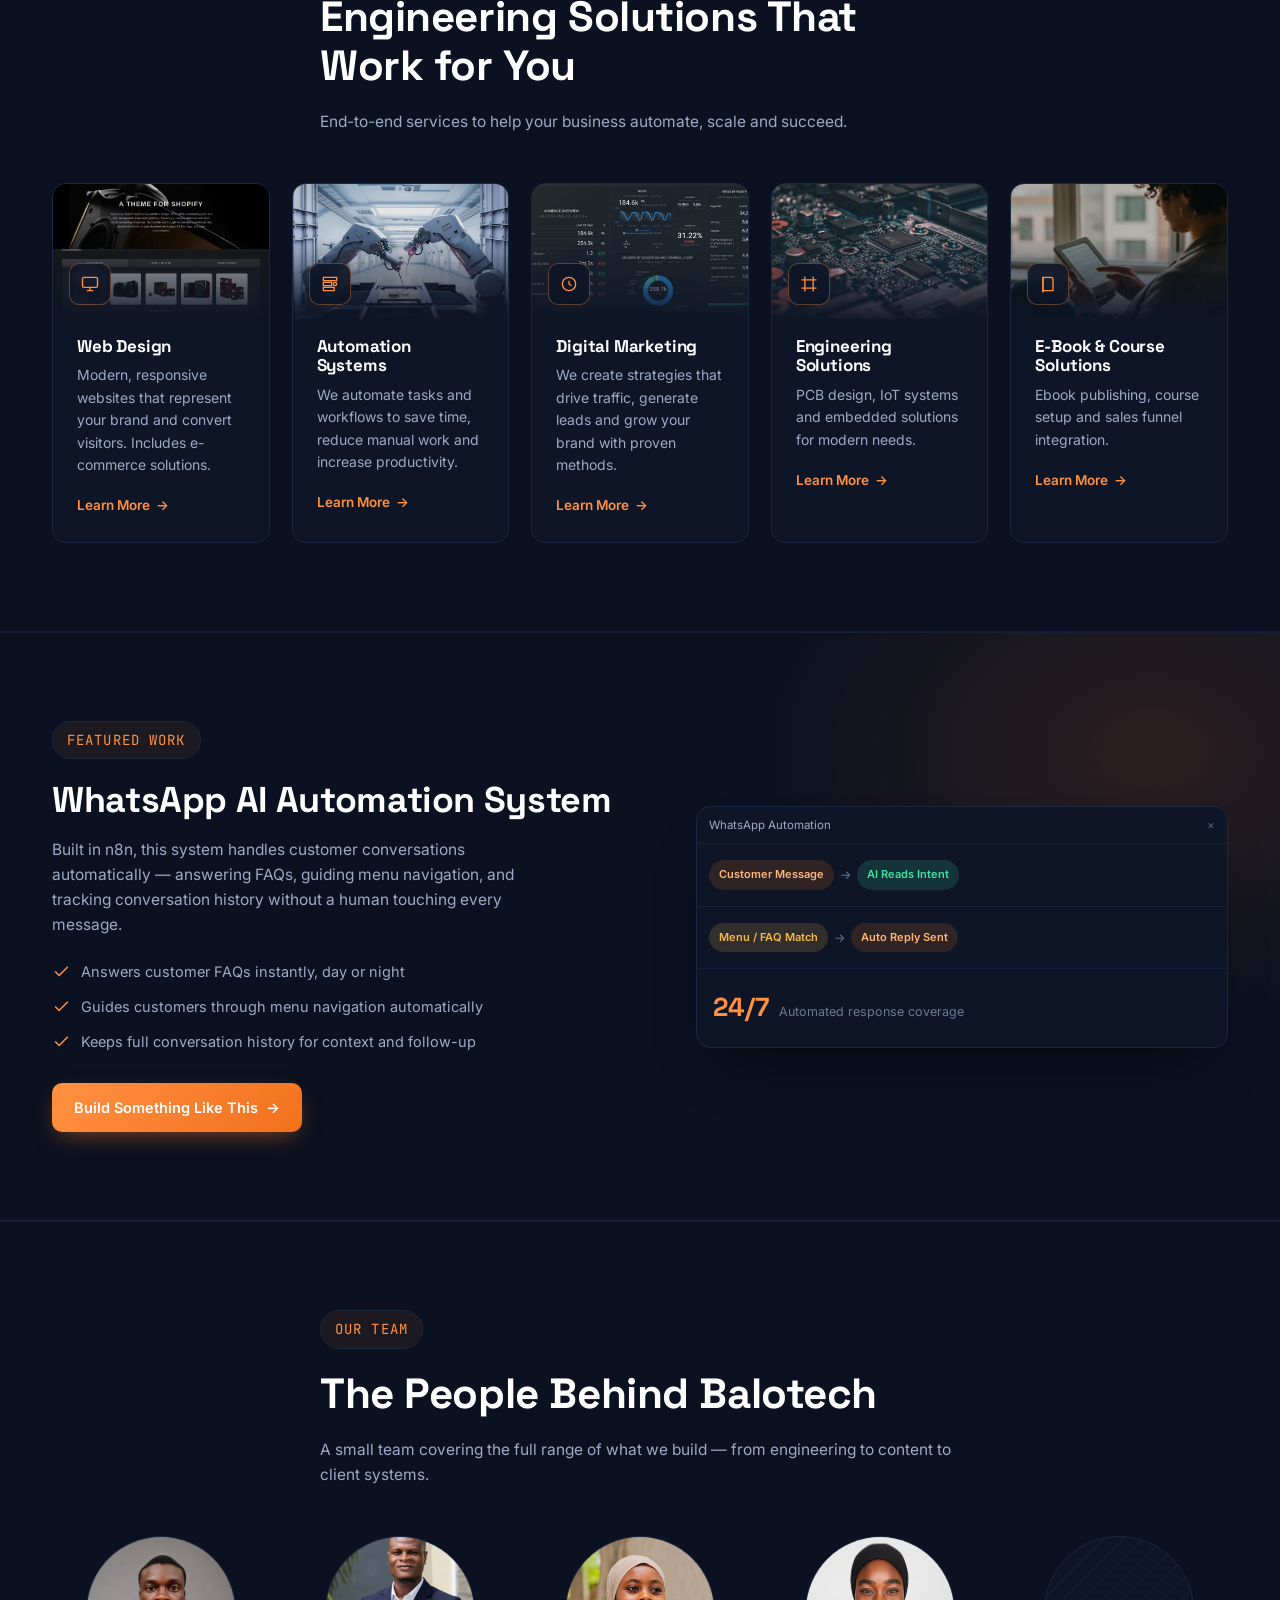
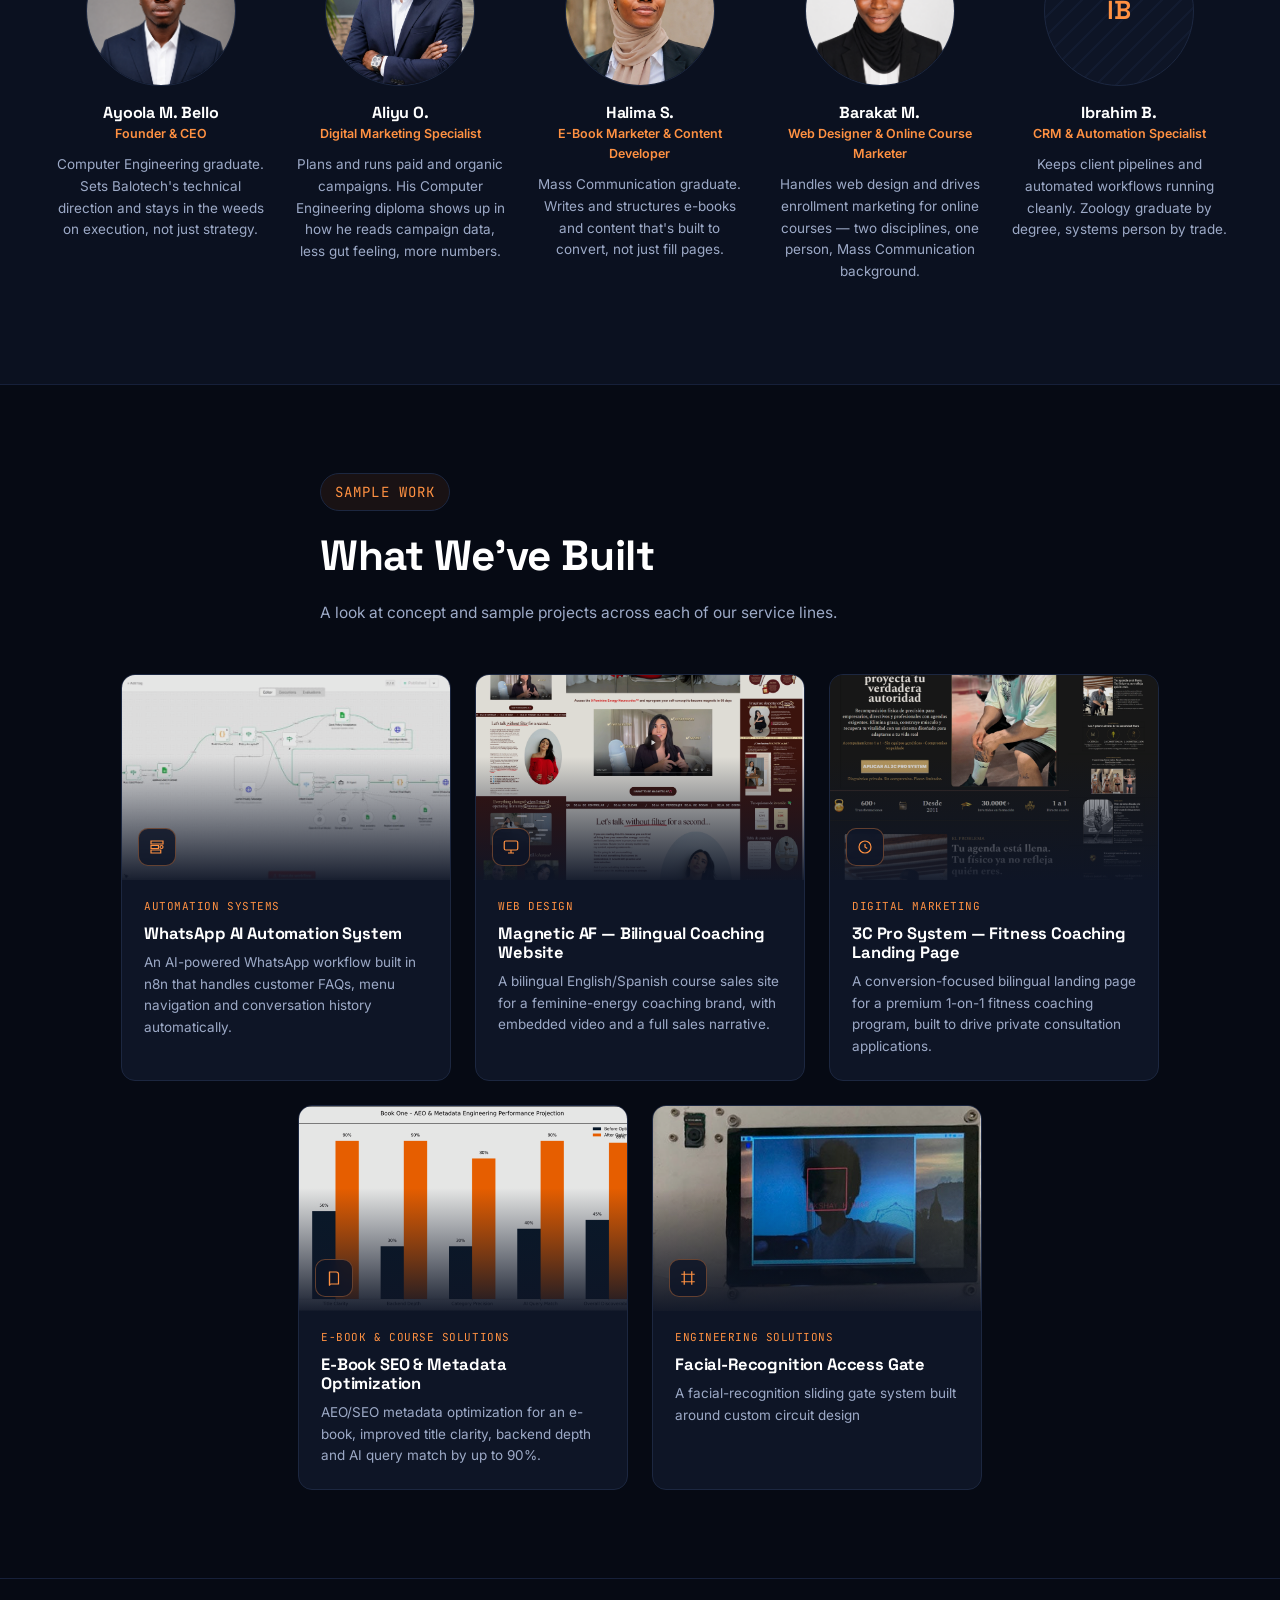
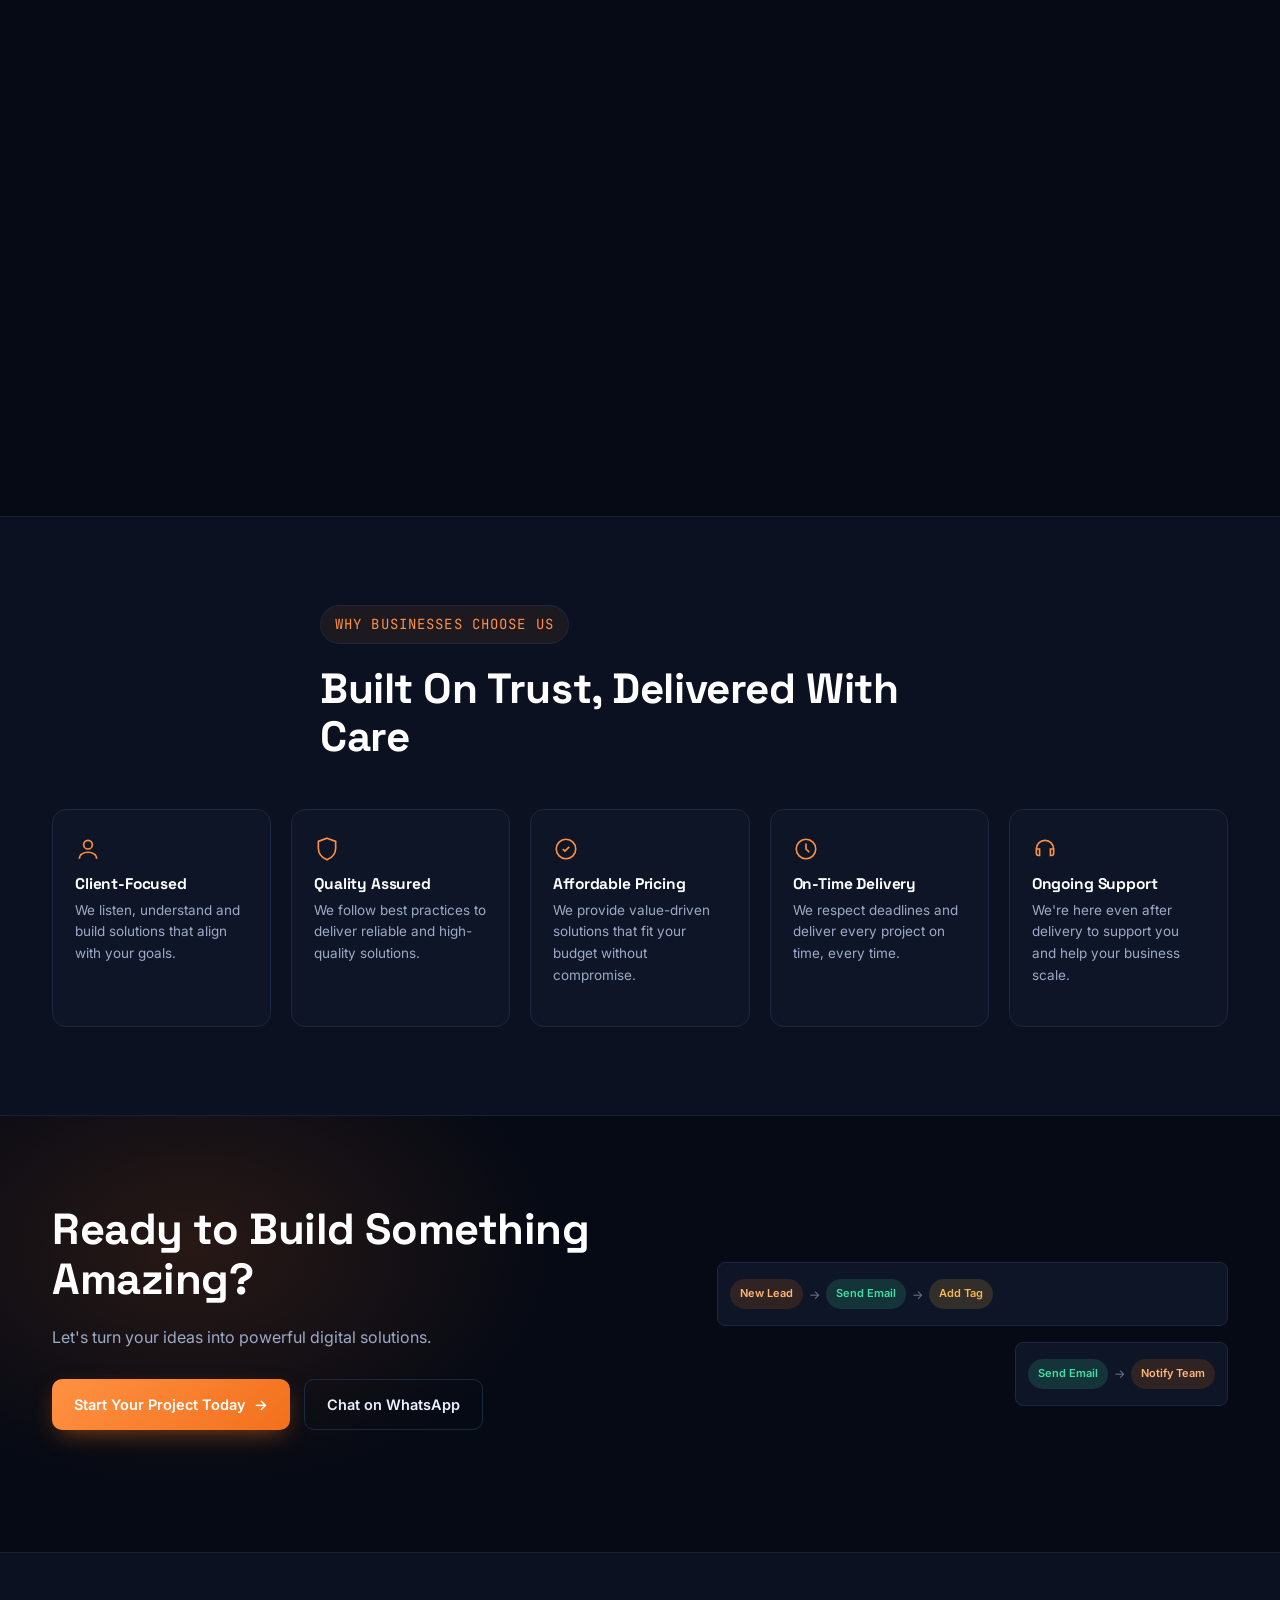
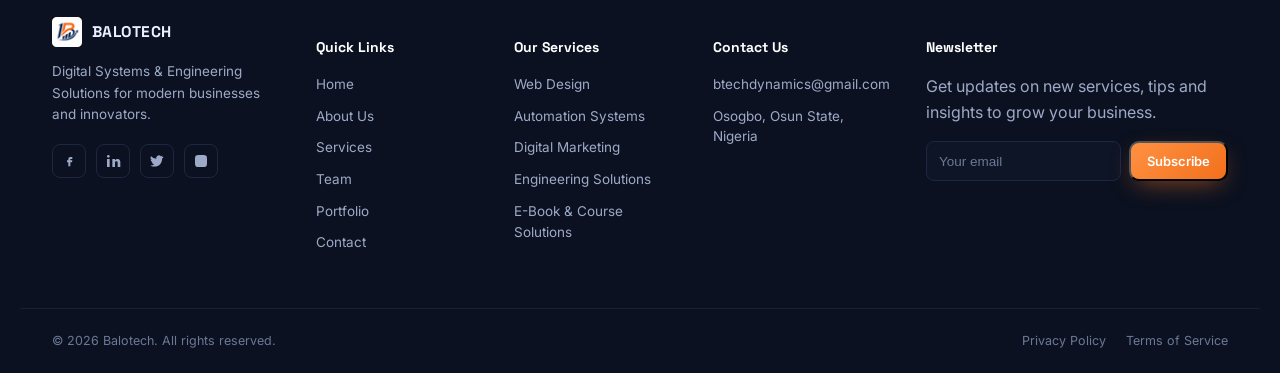
==== commit 047ce4ee: "Updated with face image" ====
--- a/index.html
+++ b/index.html
@@ -378,7 +378,7 @@
           </div>
           <h3>Aliyu O.</h3>
           <span class="team-role">Digital Marketing Specialist</span>
-          <p>Plans and runs paid and organic campaigns. His Computer Engineering diploma shows up in how he reads campaign data — less gut feeling, more numbers.</p>
+          <p>Plans and runs paid and organic campaigns. His Computer Engineering diploma shows up in how he reads campaign data, less gut feeling, more numbers.</p>
         </article>
 
         <article class="team-card" data-reveal>
@@ -461,7 +461,7 @@
           </div>
           <span class="portfolio-tag">E-Book &amp; Course Solutions</span>
           <h3>E-Book SEO &amp; Metadata Optimization</h3>
-          <p>AEO/SEO metadata optimization for an e-book — improved title clarity, backend depth and AI query match by up to 90%.</p>
+          <p>AEO/SEO metadata optimization for an e-book, improved title clarity, backend depth and AI query match by up to 90%.</p>
         </article>
 
         <article class="portfolio-card" data-reveal>
@@ -471,7 +471,7 @@
           </div>
           <span class="portfolio-tag">Engineering Solutions</span>
           <h3>Facial-Recognition Access Gate</h3>
-          <p>A facial-recognition sliding gate system built around custom circuit design — sample placeholder pending final project photo.</p>
+          <p>A facial-recognition sliding gate system built around custom circuit design</p>
         </article>
       </div>
     </div>
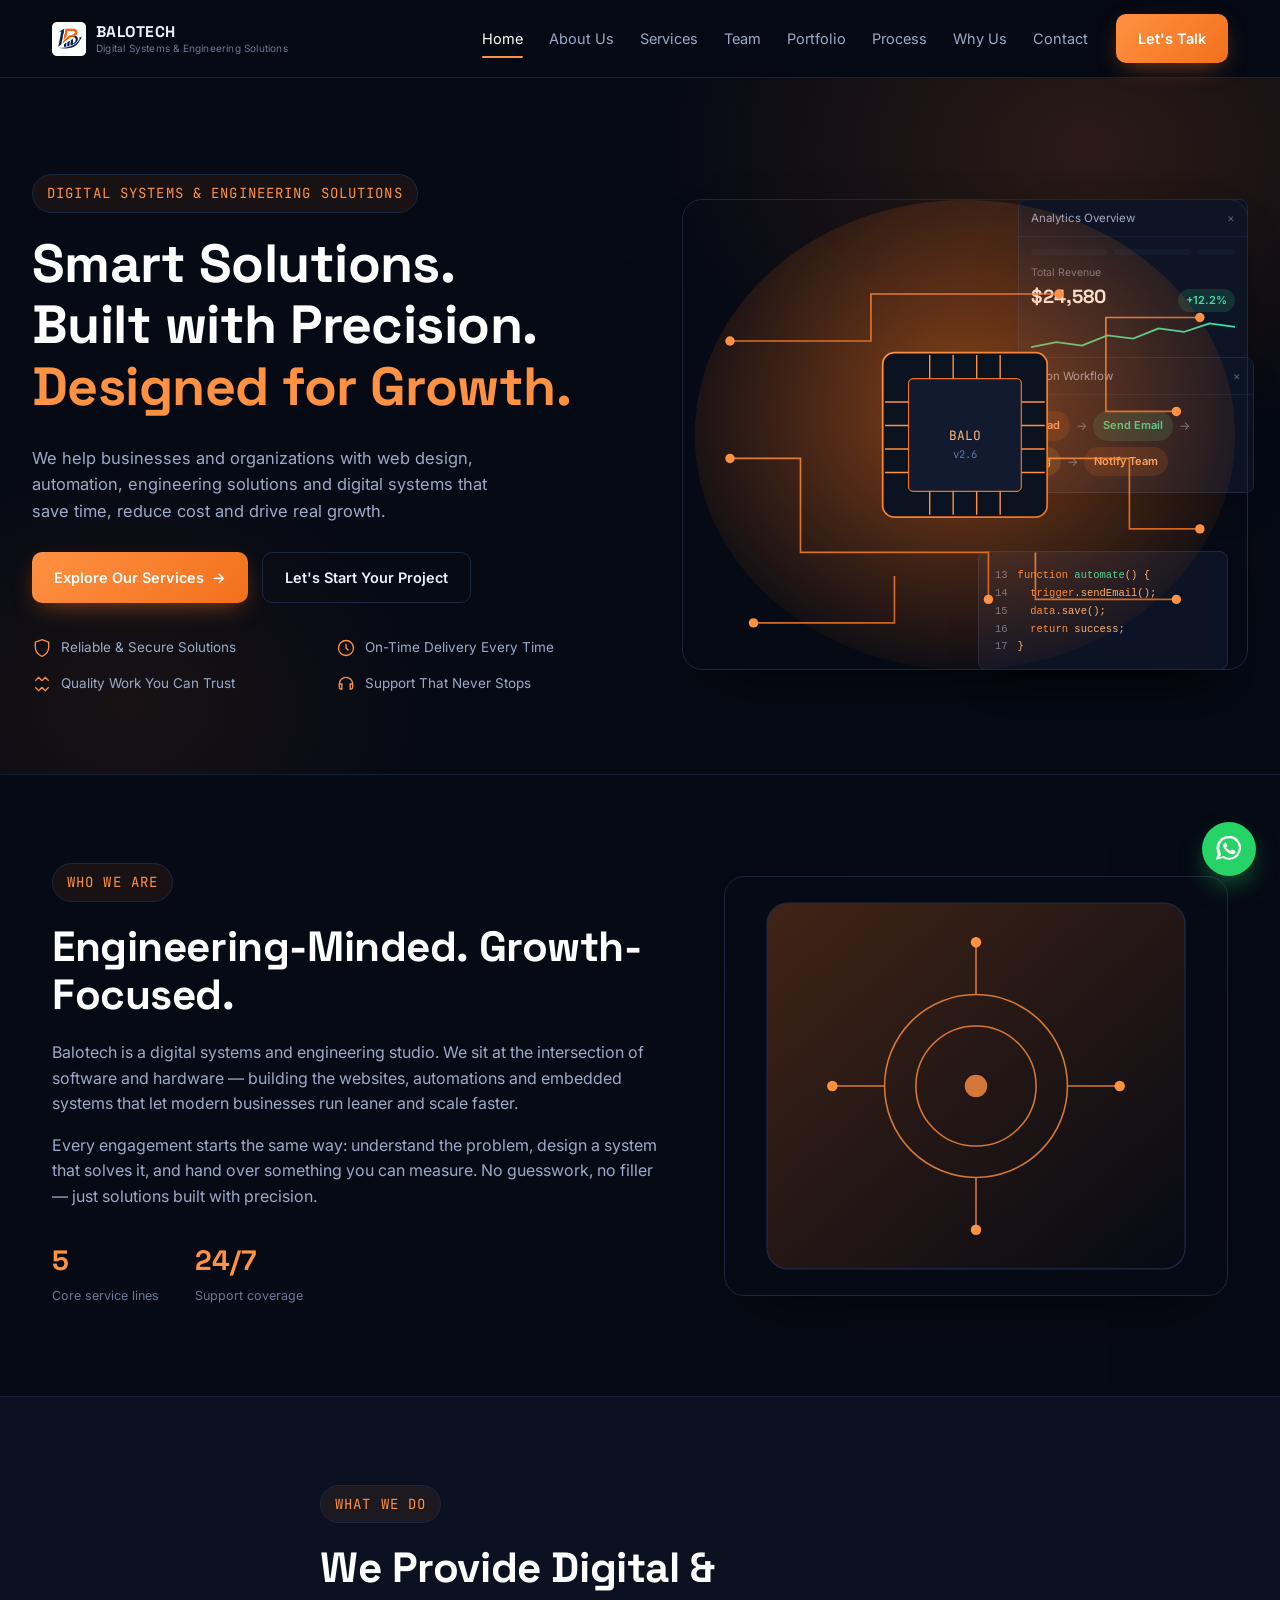
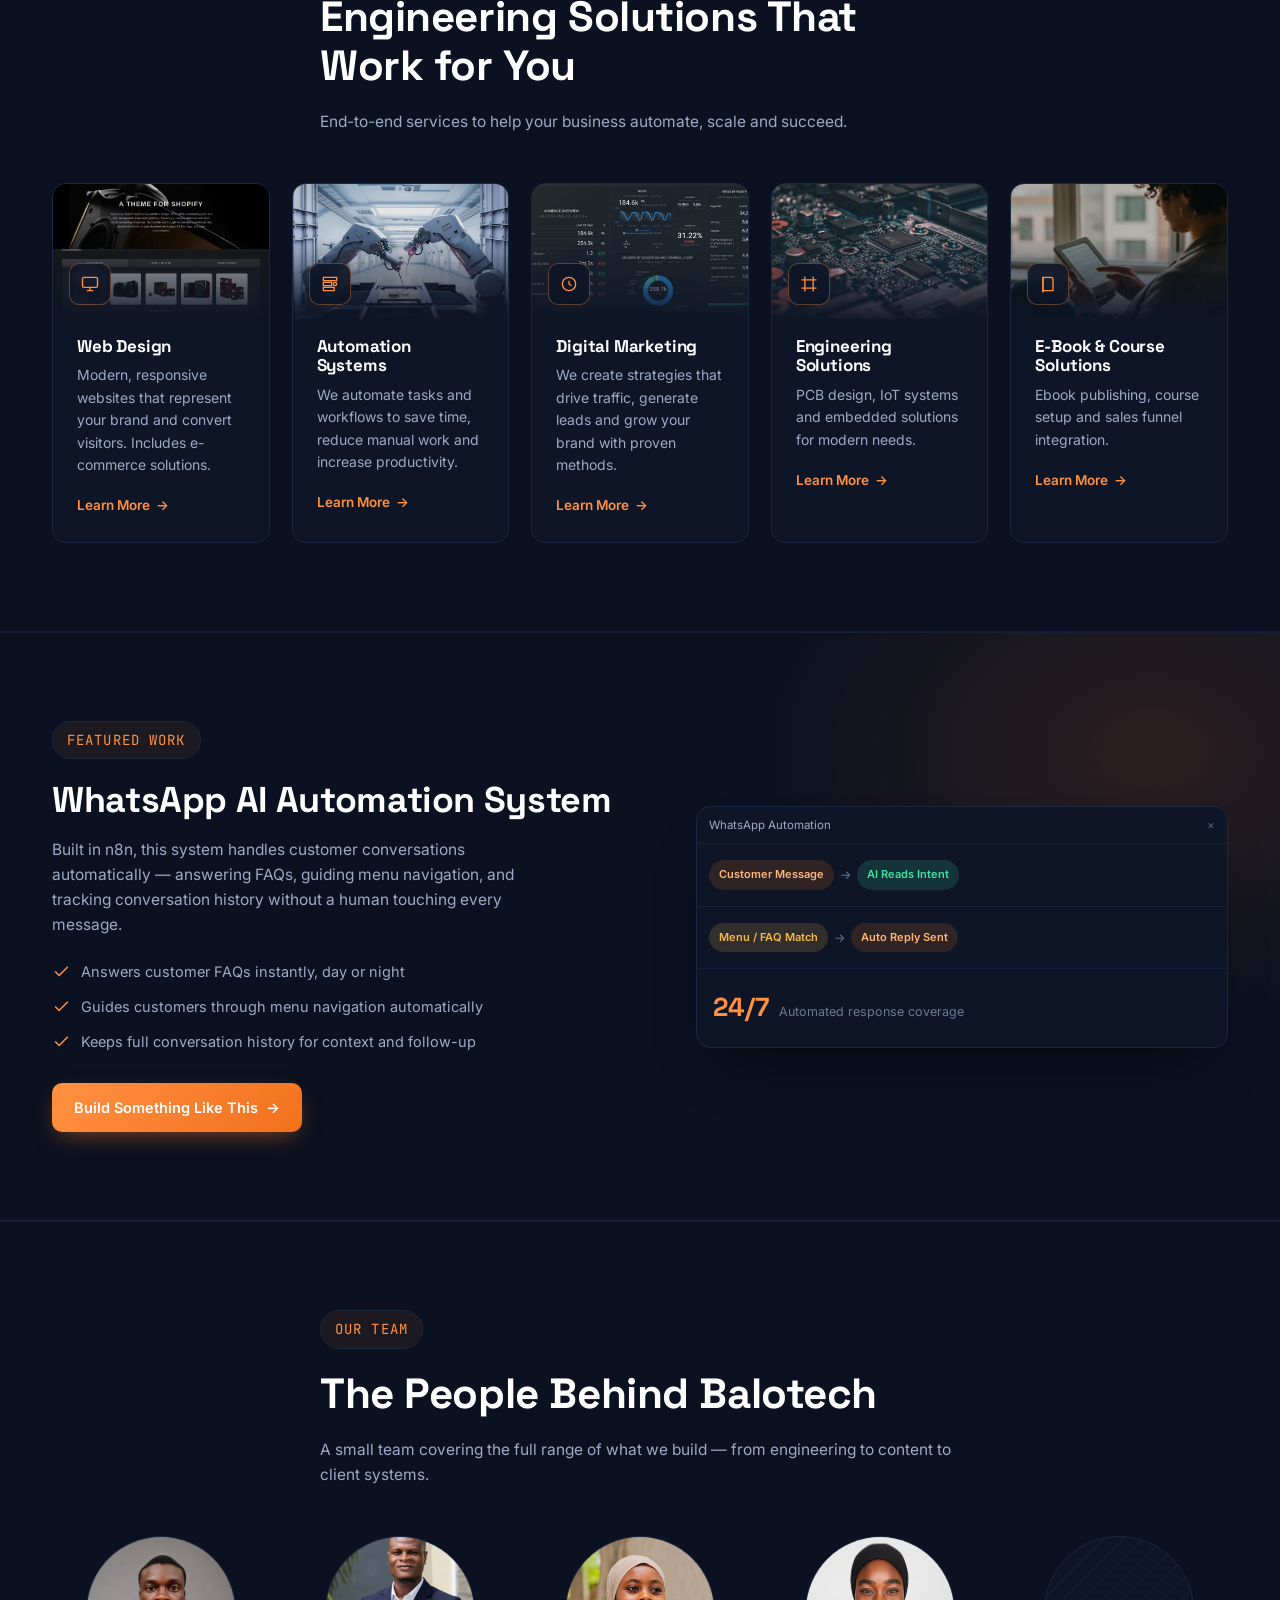
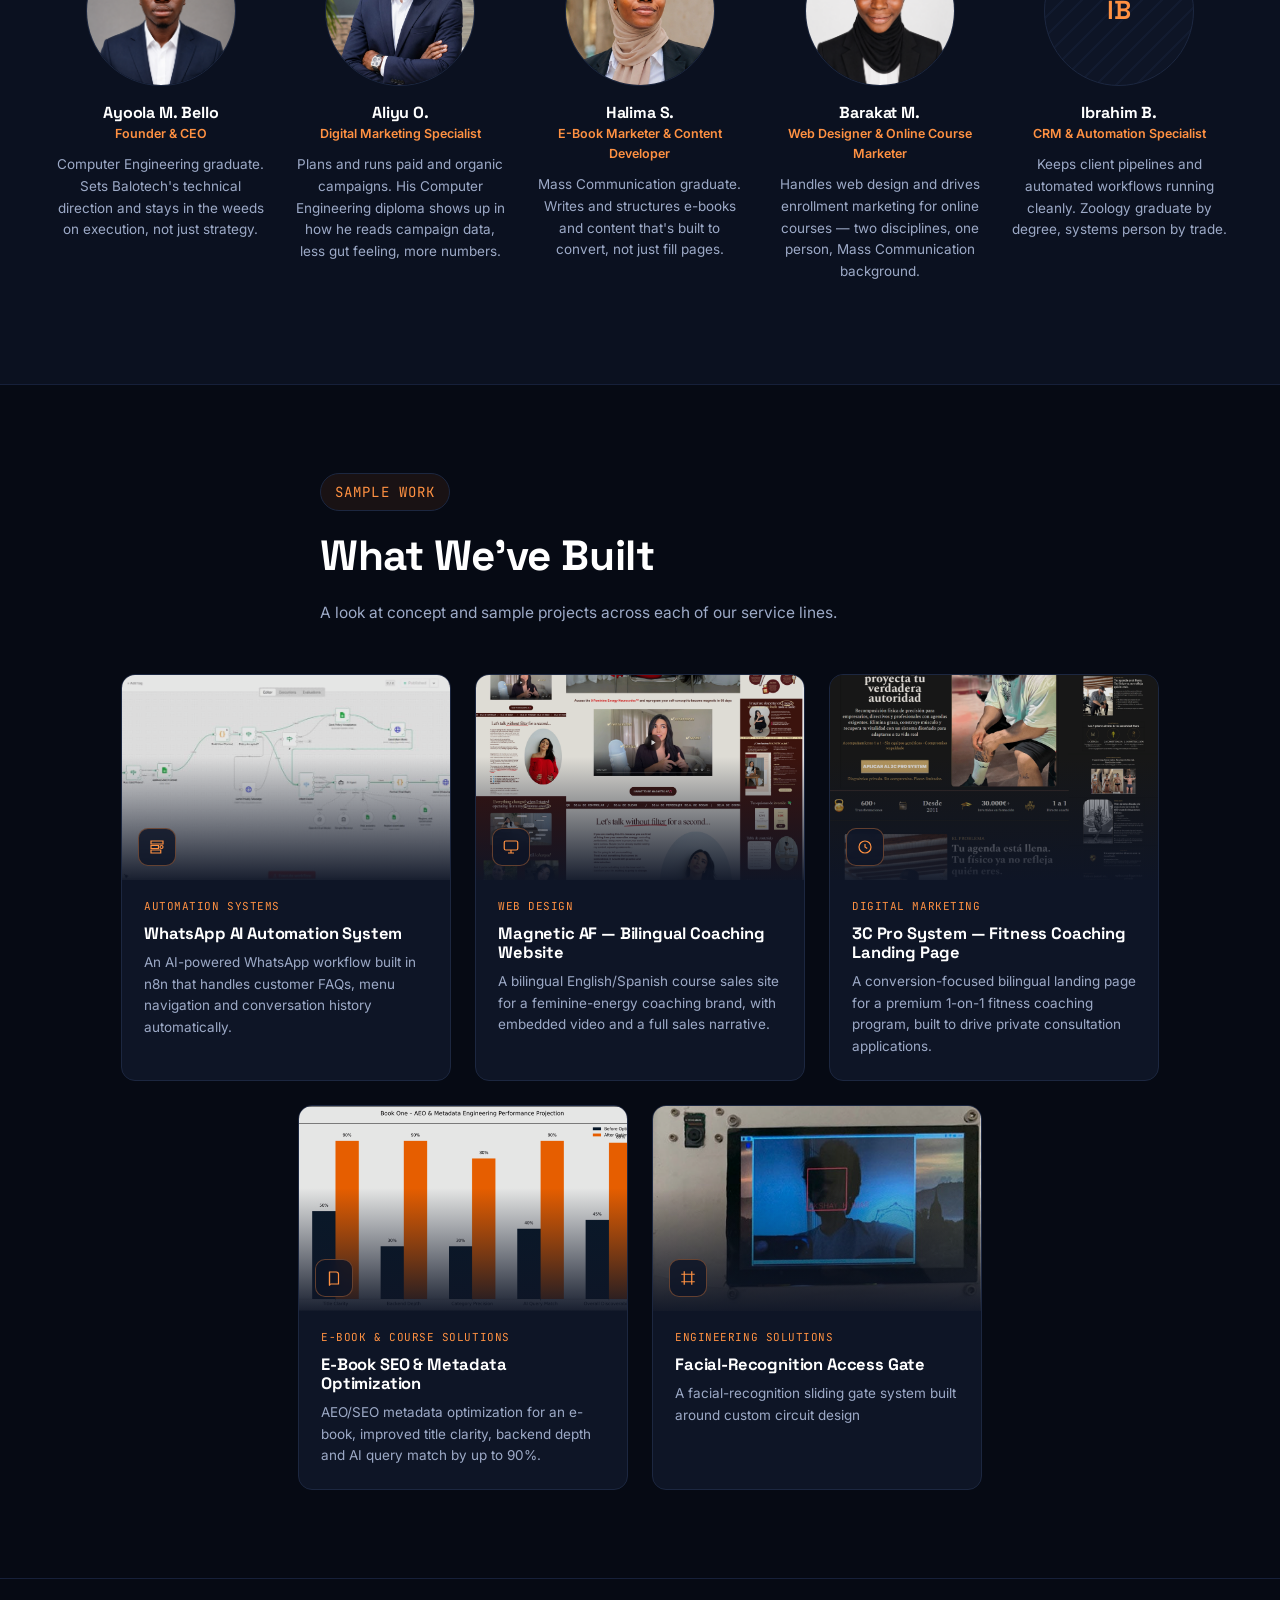
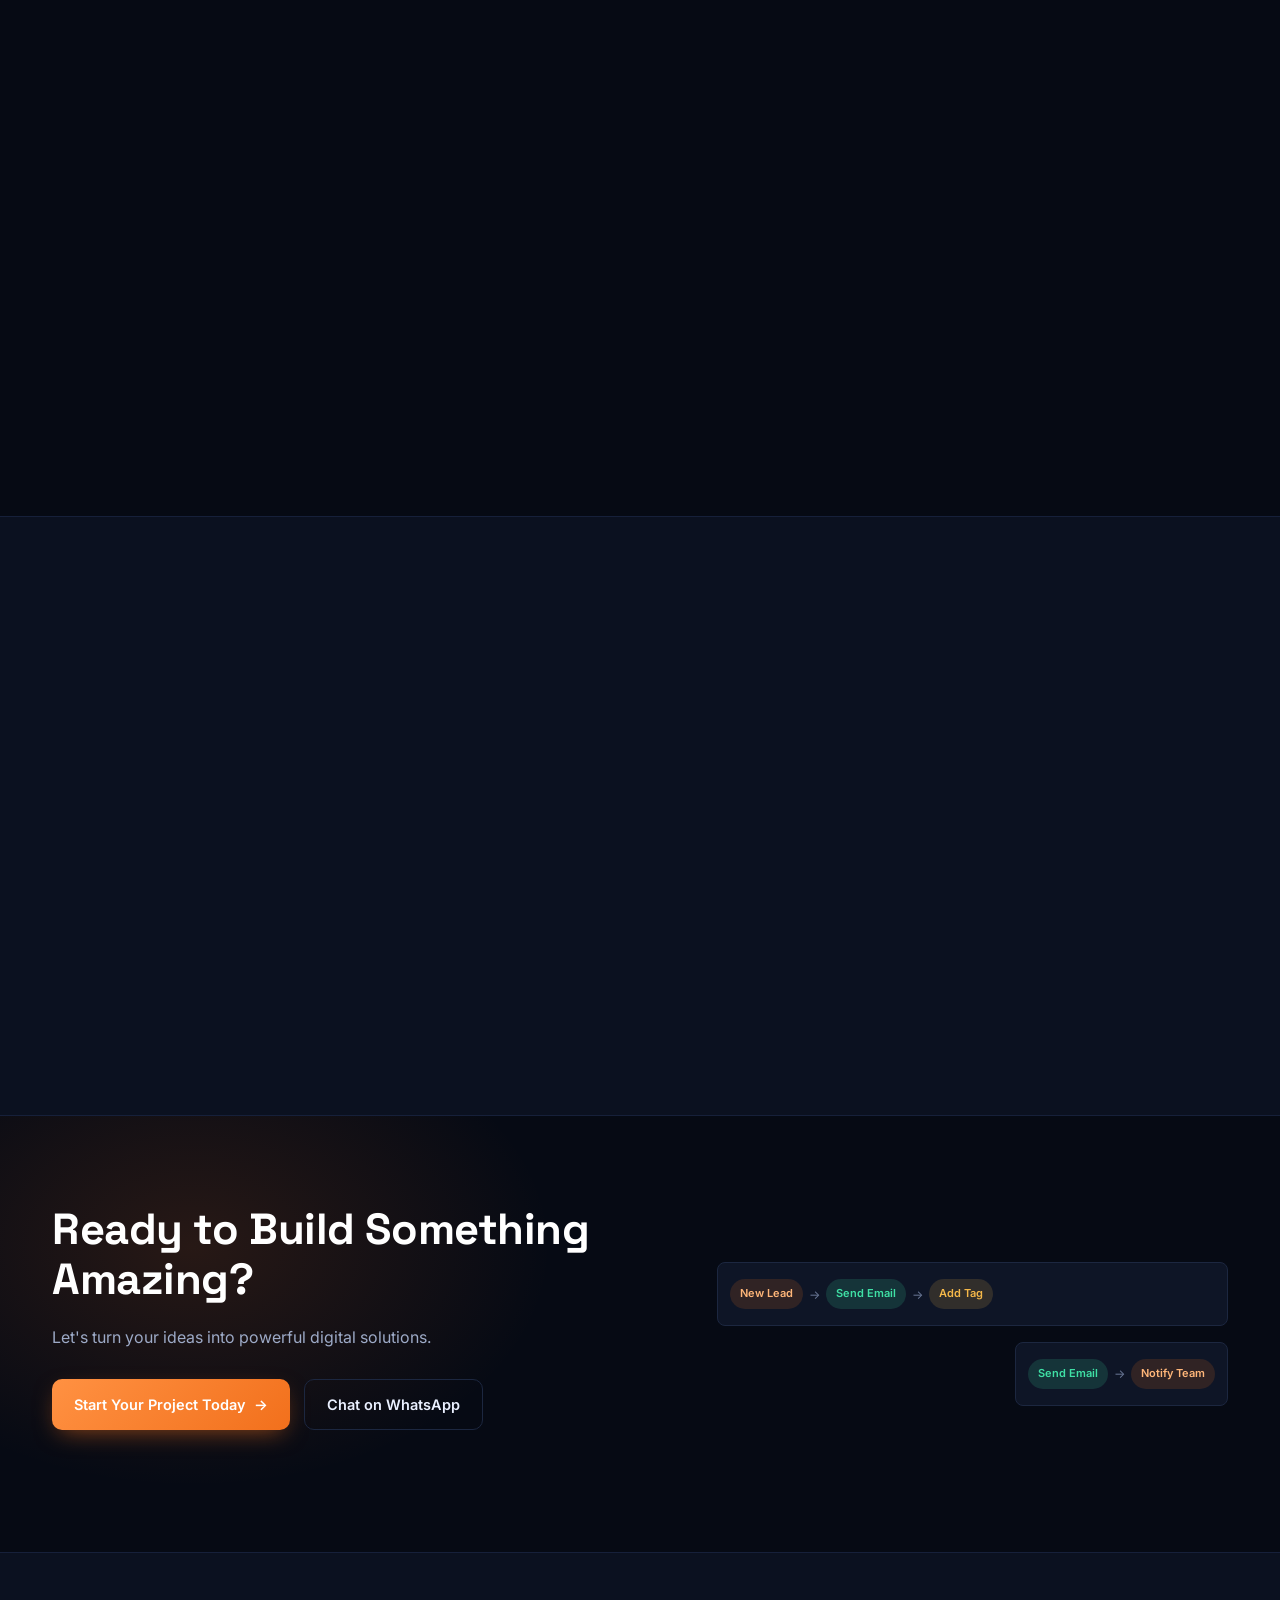
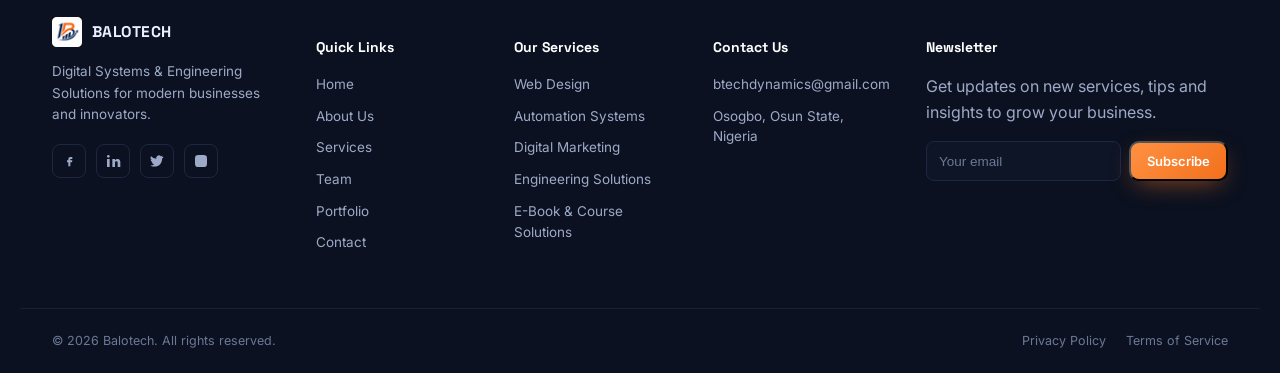
==== commit c667a2fe: "Metatag added" ====
--- a/index.html
+++ b/index.html
@@ -6,7 +6,7 @@
 <title>Balotech — Digital Systems &amp; Engineering Solutions</title>
 <meta name="description" content="Balotech helps businesses with web design, automation, digital marketing, engineering solutions and e-book/course systems that save time, reduce cost and drive growth.">
 <link rel="canonical" href="https://balotech1.github.io/Btech/">
-
+<meta name="google-site-verification" content="8Ulrrfac4HGkrIKSqKcUBKCUJLjVMZ2eyEJcA2HURxw" />
 <!-- Open Graph (Facebook, LinkedIn, WhatsApp previews) -->
 <meta property="og:type" content="website">
 <meta property="og:site_name" content="Balotech">
